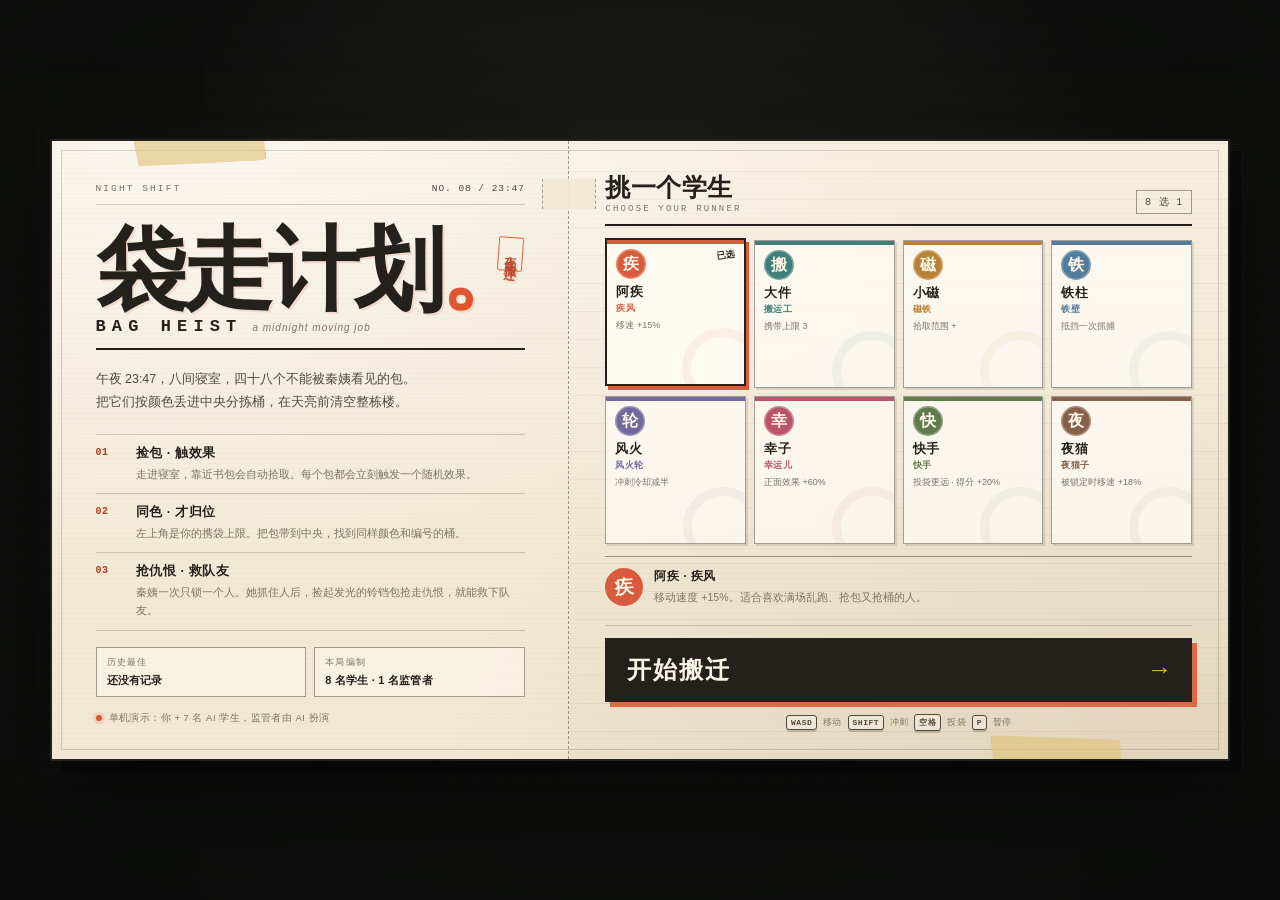
==== index.html @ 41f4b5f0 "Deploy Bag Heist game" ====
<!doctype html>
<html lang="zh-CN">
<head>
<meta charset="utf-8">
<meta name="viewport" content="width=device-width, initial-scale=1, maximum-scale=1, user-scalable=no, viewport-fit=cover">
<meta name="theme-color" content="#171a18">
<title>袋走计划 · 午夜搬迁</title>
<style>/* ============================================================
   袋走计划 · BAG HEIST — paper / night-shift visual system
   ============================================================ */
:root {
  --paper: #f2e8d5;
  --paper-hi: #fbf5e8;
  --paper-dim: #e7dbc4;
  --ink: #24211c;
  --ink-soft: #4f493f;
  --muted: #7d7464;
  --accent: #df552f;
  --accent-deep: #b43c1e;
  --gold: #e6ad3c;
  --green: #46755a;
  --red: #c34a38;
  --line: rgba(36, 33, 28, .19);
  --line-strong: rgba(36, 33, 28, .42);
  --shadow: 0 24px 70px rgba(0, 0, 0, .34);
  --hand: "STKaiti", "KaiTi", "Kaiti SC", "Songti SC", "SimSun", serif;
  --sans: "PingFang SC", "Microsoft YaHei", "Noto Sans SC", "Hiragino Sans GB", sans-serif;
  --mono: "Cascadia Mono", "SFMono-Regular", Consolas, "Liberation Mono", monospace;
}

* { box-sizing: border-box; }

html, body {
  margin: 0;
  padding: 0;
  width: 100%;
  height: 100%;
  overflow: hidden;
  background: #171816;
}

body {
  font-family: var(--sans);
  color: var(--ink);
  -webkit-font-smoothing: antialiased;
  text-rendering: optimizeLegibility;
  overscroll-behavior: none;
  touch-action: none;
}

button {
  font-family: inherit;
  color: inherit;
  cursor: pointer;
  border: 0;
  background: none;
  -webkit-tap-highlight-color: transparent;
}

button:focus-visible {
  outline: 3px solid var(--gold);
  outline-offset: 3px;
}

kbd {
  font-family: var(--mono);
  font-size: 10px;
  font-weight: 700;
  letter-spacing: .06em;
  padding: 3px 6px;
  border: 1.5px solid currentColor;
  border-radius: 3px;
  box-shadow: 0 2px 0 rgba(0, 0, 0, .18);
  background: rgba(255, 255, 255, .35);
}

.hidden { display: none !important; }

#app {
  position: fixed;
  inset: 0;
  isolation: isolate;
}

#game {
  position: absolute;
  inset: 0;
  width: 100%;
  height: 100%;
  display: block;
  background:
    radial-gradient(circle at 50% 42%, #2b2d28 0%, #171816 62%, #101110 100%);
}

/* film vignette over the map, below HUD */
#app::after {
  content: "";
  position: absolute;
  inset: 0;
  z-index: 5;
  pointer-events: none;
  background:
    radial-gradient(ellipse at 50% 46%, transparent 48%, rgba(8, 9, 8, .36) 100%),
    linear-gradient(180deg, rgba(8, 9, 8, .26), transparent 16%, transparent 82%, rgba(8, 9, 8, .4));
}

/* ============================================================
   SCREENS / SHELL
   ============================================================ */
.screen {
  position: fixed;
  inset: 0;
  z-index: 30;
  display: grid;
  place-items: center;
  padding: clamp(12px, 3vw, 34px);
  background:
    radial-gradient(ellipse at 50% 30%, rgba(58, 57, 48, .35), transparent 58%),
    rgba(10, 11, 10, .66);
  backdrop-filter: blur(6px) saturate(.9);
  -webkit-backdrop-filter: blur(6px) saturate(.9);
  overflow: hidden;
}

.screen::before {
  content: "";
  position: absolute;
  inset: 0;
  pointer-events: none;
  opacity: .12;
  background-image:
    repeating-linear-gradient(0deg, transparent 0 2px, rgba(255, 255, 255, .18) 2px 3px),
    repeating-linear-gradient(90deg, transparent 0 3px, rgba(255, 255, 255, .1) 3px 4px);
  mix-blend-mode: overlay;
}

@keyframes rise-in {
  from { opacity: 0; transform: translateY(18px) scale(.985); }
  to { opacity: 1; transform: translateY(0) scale(1); }
}

/* ============================================================
   MENU
   ============================================================ */
.menu-screen { padding: clamp(10px, 2.4vw, 28px); }

.menu-sheet {
  position: relative;
  width: min(1180px, 96vw);
  max-height: 94vh;
  display: grid;
  grid-template-columns: minmax(360px, .88fr) minmax(470px, 1.12fr);
  background:
    repeating-linear-gradient(0deg, rgba(110, 90, 58, .028) 0 1px, transparent 1px 5px),
    radial-gradient(ellipse at 12% -4%, rgba(255, 255, 255, .7), transparent 52%),
    radial-gradient(ellipse at 96% 100%, rgba(160, 130, 85, .16), transparent 46%),
    var(--paper);
  border: 2px solid var(--ink);
  box-shadow:
    11px 12px 0 rgba(0, 0, 0, .34),
    0 40px 100px rgba(0, 0, 0, .45);
  animation: rise-in .45s cubic-bezier(.2, .8, .25, 1) both;
  overflow: hidden;
}

.menu-sheet::before {
  content: "";
  position: absolute;
  inset: 9px;
  border: 1px solid rgba(36, 33, 28, .17);
  pointer-events: none;
  z-index: 2;
}

.sheet-tape {
  position: absolute;
  z-index: 4;
  width: 132px;
  height: 30px;
  background: rgba(224, 194, 122, .62);
  border-left: 1px dashed rgba(120, 92, 40, .3);
  border-right: 1px dashed rgba(120, 92, 40, .3);
  box-shadow: 0 2px 7px rgba(60, 45, 20, .16);
  pointer-events: none;
  clip-path: polygon(2% 4%, 98% 0, 100% 92%, 96% 100%, 3% 96%, 0 10%);
}

.tape-a { top: -7px; left: 7%; transform: rotate(-3.2deg); }
.tape-b { bottom: -8px; right: 9%; transform: rotate(2.4deg); }

.menu-left {
  position: relative;
  padding: clamp(22px, 3.4vw, 42px) clamp(24px, 3.4vw, 44px) clamp(22px, 3vw, 34px);
  border-right: 1.5px dashed var(--line-strong);
  display: flex;
  flex-direction: column;
  min-width: 0;
}

.menu-left::after {
  content: "";
  position: absolute;
  top: 26px;
  right: -16px;
  width: 30px;
  height: 52px;
  background: var(--paper);
  border-top: 1.5px dashed var(--line-strong);
  border-bottom: 1.5px dashed var(--line-strong);
  transform: rotate(90deg);
  opacity: .9;
}

.folio {
  display: flex;
  justify-content: space-between;
  align-items: center;
  gap: 12px;
  font-family: var(--mono);
  font-size: 9.5px;
  letter-spacing: .22em;
  text-transform: uppercase;
  color: var(--muted);
  border-bottom: 1px solid var(--line);
  padding-bottom: 10px;
}

.folio b {
  font-weight: 500;
  color: var(--ink-soft);
  letter-spacing: .1em;
  white-space: nowrap;
}

.game-title {
  position: relative;
  margin: 24px 0 4px;
  font-family: var(--hand);
  font-weight: 900;
  font-size: clamp(62px, 7.1vw, 94px);
  line-height: .92;
  letter-spacing: -.055em;
  color: var(--ink);
  text-shadow: 2px 2px 0 rgba(223, 85, 47, .14);
  white-space: nowrap;
}

.game-title > span { color: var(--accent); }

.game-title::after {
  content: "夜间搬迁";
  position: absolute;
  right: 2px;
  top: 8px;
  writing-mode: vertical-rl;
  font-family: var(--sans);
  font-weight: 700;
  font-size: 12px;
  line-height: 1.1;
  letter-spacing: .34em;
  color: var(--accent-deep);
  padding: 8px 5px;
  border: 1.5px solid var(--accent);
  border-radius: 2px;
  transform: rotate(4deg);
  opacity: .9;
}

.title-en {
  display: flex;
  align-items: baseline;
  gap: 10px;
  flex-wrap: wrap;
  border-bottom: 2px solid var(--ink);
  padding-bottom: 12px;
}

.title-en em {
  font-family: var(--mono);
  font-style: normal;
  font-size: 17px;
  font-weight: 700;
  letter-spacing: .36em;
}

.title-en span {
  font-size: 10px;
  letter-spacing: .1em;
  color: var(--muted);
  font-style: italic;
}

.lede {
  margin: 18px 0 20px;
  font-size: 12.5px;
  line-height: 1.85;
  color: var(--ink-soft);
}

.brief-list {
  display: flex;
  flex-direction: column;
  border-top: 1px solid var(--line);
}

.brief-row {
  display: grid;
  grid-template-columns: 30px 1fr;
  gap: 10px;
  padding: 10px 0;
  border-bottom: 1px solid var(--line);
}

.brief-row > b {
  font-family: var(--mono);
  font-size: 10px;
  color: var(--accent-deep);
  padding-top: 2px;
  letter-spacing: .04em;
}

.brief-row strong {
  display: block;
  font-size: 12.5px;
  letter-spacing: .05em;
  margin-bottom: 3px;
}

.brief-row span {
  display: block;
  font-size: 11px;
  line-height: 1.65;
  color: var(--muted);
}

.menu-note-row {
  display: grid;
  grid-template-columns: 1fr 1fr;
  gap: 8px;
  margin-top: 16px;
}

.record-card {
  border: 1px solid var(--line-strong);
  background: rgba(255, 252, 244, .45);
  padding: 8px 10px;
  min-width: 0;
}

.record-card span {
  display: block;
  font-size: 9px;
  letter-spacing: .14em;
  color: var(--muted);
  margin-bottom: 4px;
}

.record-card strong {
  display: block;
  font-size: 11px;
  line-height: 1.4;
  letter-spacing: .02em;
  overflow: hidden;
  text-overflow: ellipsis;
  white-space: nowrap;
}

.menu-foot {
  margin-top: auto;
  padding-top: 15px;
  display: flex;
  align-items: center;
  gap: 7px;
  font-size: 9.5px;
  letter-spacing: .05em;
  color: var(--muted);
}

.ink-dot {
  width: 6px;
  height: 6px;
  flex: 0 0 auto;
  border-radius: 50%;
  background: var(--accent);
  box-shadow: 0 0 0 3px rgba(223, 85, 47, .14);
}

/* ---------- character picker ---------- */
.menu-right {
  display: flex;
  flex-direction: column;
  min-width: 0;
  padding: clamp(20px, 2.8vw, 34px) clamp(20px, 3vw, 36px) clamp(18px, 2.4vw, 28px);
  background:
    repeating-linear-gradient(0deg, transparent 0 27px, rgba(75, 65, 47, .055) 27px 28px),
    linear-gradient(180deg, rgba(255, 252, 244, .3), rgba(203, 181, 143, .1));
}

.picker-head {
  display: flex;
  justify-content: space-between;
  align-items: flex-end;
  border-bottom: 2px solid var(--ink);
  padding-bottom: 10px;
}

.picker-head > div > span {
  display: block;
  font-family: var(--hand);
  font-size: 25px;
  font-weight: 900;
  line-height: 1;
  letter-spacing: .02em;
}

.picker-head small {
  display: block;
  margin-top: 4px;
  font-family: var(--mono);
  font-size: 9px;
  letter-spacing: .24em;
  color: var(--muted);
}

.picker-count {
  font-family: var(--mono);
  font-size: 10px;
  letter-spacing: .08em;
  border: 1px solid var(--line-strong);
  padding: 4px 8px;
  color: var(--ink-soft);
  white-space: nowrap;
}

.char-grid {
  display: grid;
  grid-template-columns: repeat(4, minmax(0, 1fr));
  grid-auto-rows: 1fr;
  gap: 8px;
  margin: 14px 0 12px;
  flex: 1 1 auto;
  min-height: 0;
}

.char-card {
  --c: #df552f;
  position: relative;
  display: flex;
  flex-direction: column;
  align-items: flex-start;
  text-align: left;
  min-height: 108px;
  padding: 9px 9px 10px;
  background: rgba(255, 252, 245, .78);
  border: 1.5px solid var(--line-strong);
  box-shadow: 2px 2px 0 rgba(36, 33, 28, .12);
  transition: transform .14s ease, box-shadow .14s ease, background .14s ease;
  overflow: hidden;
}

.char-card::before {
  content: "";
  position: absolute;
  top: 0;
  left: 0;
  right: 0;
  height: 4px;
  background: var(--c);
}

.char-card::after {
  content: "";
  position: absolute;
  right: -18px;
  bottom: -24px;
  width: 62px;
  height: 62px;
  border-radius: 50%;
  border: 9px solid var(--c);
  opacity: .07;
}

.char-card:hover {
  transform: translate(-1px, -2px);
  box-shadow: 4px 5px 0 rgba(36, 33, 28, .17);
  background: #fffaee;
}

.char-card.selected {
  border: 2px solid var(--ink);
  background: #fffaf0;
  box-shadow: 3px 4px 0 var(--c);
  transform: translateY(-2px);
}

.cc-top {
  width: 100%;
  display: flex;
  justify-content: space-between;
  align-items: flex-start;
  margin-bottom: 6px;
}

.cc-stamp {
  width: 30px;
  height: 30px;
  display: grid;
  place-items: center;
  border-radius: 50%;
  background: var(--c);
  color: #fff8e9;
  font-family: var(--hand);
  font-size: 16px;
  font-weight: 900;
  line-height: 1;
  font-style: normal;
  box-shadow: inset 0 0 0 1.5px rgba(255, 255, 255, .3);
}

.cc-pick {
  font-family: var(--mono);
  font-size: 9px;
  font-weight: 700;
  color: var(--ink);
  opacity: 0;
  transform: scale(.6) rotate(-12deg);
  transition: .15s ease;
}

.char-card.selected .cc-pick {
  opacity: 1;
  transform: scale(1) rotate(-8deg);
}

.cc-name {
  font-size: 12.5px;
  letter-spacing: .06em;
  line-height: 1.2;
  color: var(--ink);
}

.cc-role {
  margin-top: 2px;
  font-size: 9px;
  letter-spacing: .03em;
  color: var(--c);
  font-weight: 700;
}

.cc-desc {
  margin-top: 4px;
  font-size: 9px;
  line-height: 1.45;
  color: var(--muted);
}

.selected-note {
  display: flex;
  gap: 11px;
  align-items: flex-start;
  border-top: 1px solid var(--line-strong);
  border-bottom: 1px solid var(--line);
  padding: 11px 0;
  min-height: 70px;
}

.note-stamp {
  flex: 0 0 auto;
  width: 38px;
  height: 38px;
  display: grid;
  place-items: center;
  border-radius: 50%;
  color: #fff8e9;
  background: var(--accent);
  font-family: var(--hand);
  font-size: 19px;
  font-weight: 900;
  transform: rotate(-4deg);
}

#note-name {
  font-size: 12px;
  letter-spacing: .04em;
  display: block;
  margin-bottom: 4px;
}

#note-desc {
  margin: 0;
  font-size: 10.5px;
  line-height: 1.55;
  color: var(--muted);
}

.start-btn {
  position: relative;
  margin-top: 12px;
  flex: 0 0 auto;
  display: flex;
  align-items: center;
  justify-content: space-between;
  gap: 16px;
  width: 100%;
  padding: 14px 16px 14px 20px;
  background: var(--ink);
  color: var(--paper-hi);
  border: 2px solid var(--ink);
  box-shadow: 5px 5px 0 rgba(223, 85, 47, .85);
  font-family: var(--hand);
  font-size: 24px;
  font-weight: 900;
  letter-spacing: .08em;
  transition: transform .15s ease, box-shadow .15s ease, background .15s ease;
}

.start-btn b {
  font-family: var(--sans);
  font-weight: 400;
  font-size: 25px;
  line-height: 1;
  color: var(--gold);
  transition: transform .15s ease;
}

.start-btn:hover {
  transform: translate(-2px, -2px);
  box-shadow: 8px 8px 0 rgba(223, 85, 47, .9);
  background: #17150f;
}

.start-btn:hover b { transform: translateX(4px); }
.start-btn:active { transform: translate(3px, 3px); box-shadow: 2px 2px 0 rgba(223, 85, 47, .8); }

.controls-line {
  margin-top: 12px;
  display: flex;
  align-items: center;
  justify-content: center;
  flex-wrap: wrap;
  gap: 6px;
  font-size: 9px;
  color: var(--muted);
  letter-spacing: .02em;
}

.controls-line kbd {
  font-size: 8px;
  padding: 2px 4px;
  color: var(--ink-soft);
  background: rgba(255, 255, 255, .3);
}

/* ============================================================
   IN-GAME HUD
   ============================================================ */
#hud {
  position: fixed;
  inset: 0;
  z-index: 12;
  pointer-events: none;
  user-select: none;
  -webkit-user-select: none;
}

#hud button { pointer-events: auto; }

.hud-top {
  position: absolute;
  top: max(12px, env(safe-area-inset-top));
  left: max(14px, env(safe-area-inset-left));
  right: max(14px, env(safe-area-inset-right));
  display: flex;
  align-items: flex-start;
  justify-content: space-between;
  gap: 12px;
}

.hud-brand {
  display: flex;
  align-items: center;
  gap: 9px;
  padding: 7px 12px 7px 8px;
  background: rgba(247, 240, 225, .94);
  border: 1.5px solid var(--ink);
  box-shadow: 3px 3px 0 rgba(0, 0, 0, .25);
  min-width: 0;
}

.brand-mark {
  width: 31px;
  height: 31px;
  flex: 0 0 auto;
  display: grid;
  place-items: center;
  background: var(--accent);
  color: #fff7e8;
  font-family: var(--hand);
  font-size: 19px;
  font-weight: 900;
  border-radius: 2px;
  transform: rotate(-2deg);
}

.brand-copy strong {
  display: block;
  font-family: var(--hand);
  font-size: 17px;
  line-height: 1;
  letter-spacing: .06em;
  white-space: nowrap;
}

.brand-copy small {
  display: block;
  margin-top: 3px;
  font-family: var(--mono);
  font-size: 7.5px;
  letter-spacing: .15em;
  color: var(--muted);
  white-space: nowrap;
}

.clock-card {
  width: min(320px, 34vw);
  padding: 8px 13px 9px;
  background: rgba(247, 240, 225, .95);
  border: 1.5px solid var(--ink);
  box-shadow: 3px 3px 0 rgba(0, 0, 0, .25);
}

.clock-top {
  display: flex;
  align-items: baseline;
  justify-content: space-between;
  gap: 12px;
}

.clock-top span {
  font-size: 9.5px;
  letter-spacing: .12em;
  color: var(--muted);
}

.clock-top strong {
  font-family: var(--mono);
  font-size: 23px;
  line-height: 1;
  letter-spacing: -.03em;
  font-variant-numeric: tabular-nums;
}

.clock-card.warning .clock-top strong {
  color: var(--red);
  animation: clock-pulse .8s steps(2, end) infinite;
}

@keyframes clock-pulse {
  50% { opacity: .46; }
}

.pbar {
  position: relative;
  height: 7px;
  margin-top: 7px;
  background: rgba(36, 33, 28, .13);
  border: 1px solid rgba(36, 33, 28, .28);
  overflow: hidden;
}

.pbar i {
  display: block;
  height: 100%;
  width: 0%;
  background:
    repeating-linear-gradient(90deg, transparent 0 9px, rgba(255, 255, 255, .22) 9px 10px),
    var(--green);
  transition: width .35s ease;
}

.clock-meta {
  margin-top: 5px;
  display: flex;
  justify-content: space-between;
  gap: 8px;
  font-family: var(--mono);
  font-size: 8px;
  color: var(--muted);
  letter-spacing: .02em;
}

.hud-tools {
  display: flex;
  gap: 6px;
  flex: 0 0 auto;
}

.round-btn {
  width: 36px;
  height: 36px;
  display: grid;
  place-items: center;
  border-radius: 50%;
  border: 1.5px solid var(--ink);
  background: rgba(247, 240, 225, .94);
  color: var(--ink);
  font-family: var(--mono);
  font-size: 14px;
  font-weight: 700;
  box-shadow: 2px 3px 0 rgba(0, 0, 0, .26);
  transition: transform .12s ease, background .12s ease;
}

.round-btn:hover { background: #fffaf0; transform: translateY(-1px); }
.round-btn:active { transform: translateY(1px); box-shadow: 1px 1px 0 rgba(0, 0, 0, .25); }
.round-btn.off { color: var(--muted); text-decoration: line-through; opacity: .7; }

/* ---------- alerts ---------- */
.target-warning {
  position: absolute;
  top: 96px;
  left: 50%;
  transform: translateX(-50%) rotate(-1.2deg);
  display: flex;
  flex-direction: column;
  align-items: center;
  gap: 1px;
  padding: 8px 22px 9px;
  color: #fff7e8;
  background: var(--red);
  border: 2px solid #7e241a;
  box-shadow: 4px 5px 0 rgba(0, 0, 0, .34);
  animation: warning-in .3s ease both, warning-throb 1.1s ease-in-out .3s infinite;
  text-align: center;
}

.tw-kicker {
  font-family: var(--mono);
  font-size: 7.5px;
  letter-spacing: .3em;
  opacity: .8;
}

.target-warning strong {
  font-family: var(--hand);
  font-size: 19px;
  letter-spacing: .08em;
  line-height: 1.25;
}

.tw-sub {
  font-size: 8px;
  letter-spacing: .08em;
  opacity: .82;
}

@keyframes warning-in {
  from { opacity: 0; transform: translateX(-50%) translateY(-12px) rotate(-1.2deg) scale(.92); }
}

@keyframes warning-throb {
  50% { box-shadow: 4px 5px 0 rgba(0, 0, 0, .34), 0 0 0 7px rgba(195, 74, 56, .14); }
}

.rescue-banner {
  position: absolute;
  top: 92px;
  left: 50%;
  transform: translateX(-50%) rotate(.35deg);
  display: flex;
  align-items: center;
  gap: 11px;
  width: min(440px, 82vw);
  padding: 9px 14px 9px 11px;
  color: #f8eed8;
  background: #22201b;
  border: 1.5px solid #0c0b09;
  box-shadow: 5px 6px 0 rgba(0, 0, 0, .32), inset 0 0 0 1px rgba(230, 173, 60, .28);
  animation: rescue-in .35s cubic-bezier(.2, .9, .25, 1.2) both;
}

@keyframes rescue-in {
  from { opacity: 0; transform: translateX(-50%) translateY(-16px) rotate(.35deg) scale(.96); }
}

.rb-icon {
  width: 31px;
  height: 31px;
  flex: 0 0 auto;
  display: grid;
  place-items: center;
  border-radius: 50%;
  background: var(--gold);
  color: #211d14;
  font-family: var(--mono);
  font-size: 18px;
  font-weight: 900;
  animation: rb-pulse 1s ease-in-out infinite;
}

@keyframes rb-pulse {
  50% { box-shadow: 0 0 0 6px rgba(230, 173, 60, .16); }
}

.rb-copy {
  display: flex;
  flex-direction: column;
  min-width: 0;
  flex: 1;
}

.rb-copy > span {
  font-family: var(--mono);
  font-size: 7px;
  letter-spacing: .28em;
  color: var(--gold);
}

.rb-copy strong {
  font-family: var(--hand);
  font-size: 16px;
  letter-spacing: .03em;
  line-height: 1.3;
  white-space: nowrap;
  overflow: hidden;
  text-overflow: ellipsis;
}

.rb-copy em {
  font-style: normal;
  font-size: 8.5px;
  color: #c5b89f;
  white-space: nowrap;
  overflow: hidden;
  text-overflow: ellipsis;
}

#rescue-timer {
  flex: 0 0 auto;
  font-family: var(--mono);
  font-size: 21px;
  color: var(--gold);
  font-variant-numeric: tabular-nums;
  letter-spacing: -.04em;
}

/* ---------- event feed ---------- */
.feed {
  position: absolute;
  top: 106px;
  right: max(14px, env(safe-area-inset-right));
  width: min(272px, 30vw);
  display: flex;
  flex-direction: column;
  align-items: flex-end;
  gap: 5px;
  pointer-events: none;
}

.feed-item {
  --c: var(--accent);
  display: flex;
  align-items: center;
  gap: 7px;
  max-width: 100%;
  padding: 5px 9px 5px 7px;
  background: rgba(247, 240, 225, .94);
  border: 1px solid rgba(36, 33, 28, .5);
  border-left: 4px solid var(--c);
  box-shadow: 2px 2px 0 rgba(0, 0, 0, .18);
  font-size: 9.5px;
  line-height: 1.35;
  color: var(--ink-soft);
  animation: feed-in .28s ease both;
}

.feed-item b { color: var(--ink); font-weight: 700; }
.feed-item i { font-style: normal; color: var(--c); font-weight: 700; }

.feed-item.out {
  animation: feed-out .35s ease forwards;
}

@keyframes feed-in {
  from { opacity: 0; transform: translateX(14px); }
}

@keyframes feed-out {
  to { opacity: 0; transform: translateX(12px); }
}

/* ---------- bottom HUD ---------- */
.hud-bottom {
  position: absolute;
  left: max(16px, env(safe-area-inset-left));
  right: max(16px, env(safe-area-inset-right));
  bottom: max(16px, env(safe-area-inset-bottom));
  display: flex;
  align-items: flex-end;
  justify-content: space-between;
  gap: 12px;
}

.player-card {
  --pc: #df552f;
  display: flex;
  align-items: center;
  gap: 10px;
  min-width: 286px;
  padding: 9px 12px 9px 9px;
  background: rgba(247, 240, 225, .95);
  border: 1.5px solid var(--ink);
  box-shadow: 4px 4px 0 rgba(0, 0, 0, .28);
}

.pc-stamp {
  width: 43px;
  height: 43px;
  flex: 0 0 auto;
  display: grid;
  place-items: center;
  border-radius: 50%;
  background: var(--pc);
  color: #fff8ea;
  font-family: var(--hand);
  font-size: 23px;
  font-weight: 900;
  transform: rotate(-3deg);
  box-shadow: inset 0 0 0 2px rgba(255, 255, 255, .26);
}

.pc-body { min-width: 0; }

.pc-title {
  display: flex;
  align-items: baseline;
  gap: 7px;
}

.pc-title strong {
  font-family: var(--hand);
  font-size: 16px;
  letter-spacing: .05em;
  white-space: nowrap;
}

.pc-title span {
  font-size: 8.5px;
  color: var(--muted);
  white-space: nowrap;
  overflow: hidden;
  text-overflow: ellipsis;
}

.pc-hearts {
  display: flex;
  align-items: center;
  gap: 3px;
  height: 14px;
  font-size: 11px;
  line-height: 1;
  color: var(--red);
  letter-spacing: .02em;
}

.pc-hearts .empty { color: rgba(36, 33, 28, .22); }
.pc-hearts .shield-tag {
  margin-left: 4px;
  font-size: 7px;
  font-weight: 700;
  letter-spacing: .06em;
  color: var(--green);
  border: 1px solid var(--green);
  padding: 1px 4px;
  border-radius: 2px;
}

.pc-carry {
  display: flex;
  align-items: center;
  gap: 4px;
  margin-top: 3px;
  min-height: 22px;
}

.bag-chip {
  --c: #df552f;
  position: relative;
  width: 28px;
  height: 21px;
  display: grid;
  place-items: center;
  border-radius: 2px 2px 5px 5px;
  background: var(--c);
  border: 1px solid rgba(0, 0, 0, .4);
  color: #fff9eb;
  font-family: var(--mono);
  font-size: 7px;
  font-weight: 700;
  line-height: 1;
  box-shadow: inset 0 -4px 0 rgba(0, 0, 0, .12);
}

.bag-chip::before {
  content: "";
  position: absolute;
  top: -4px;
  left: 50%;
  transform: translateX(-50%);
  width: 10px;
  height: 5px;
  border: 1.5px solid rgba(0, 0, 0, .45);
  border-bottom: 0;
  border-radius: 5px 5px 0 0;
}

.bag-chip.empty {
  background: transparent;
  border: 1px dashed rgba(36, 33, 28, .32);
  box-shadow: none;
  color: transparent;
}

.bag-chip.empty::before { border-color: rgba(36, 33, 28, .26); }

.carry-more {
  font-family: var(--mono);
  font-size: 8px;
  color: var(--muted);
  margin-left: 2px;
}

.dash-meter {
  flex: 0 0 auto;
  display: flex;
  flex-direction: column;
  align-items: center;
  gap: 3px;
  padding-left: 10px;
  margin-left: 2px;
  border-left: 1px dashed var(--line-strong);
}

.dash-meter > span {
  font-size: 7.5px;
  letter-spacing: .12em;
  color: var(--muted);
}

.dash-track {
  width: 48px;
  height: 5px;
  background: rgba(36, 33, 28, .14);
  border: 1px solid rgba(36, 33, 28, .3);
  overflow: hidden;
}

.dash-track i {
  display: block;
  height: 100%;
  width: 100%;
  background: var(--ink-soft);
  transform-origin: left center;
}

.dash-meter small {
  font-family: var(--mono);
  font-size: 6.5px;
  letter-spacing: .06em;
  color: var(--muted);
}

.prompt-stack {
  position: absolute;
  left: 50%;
  bottom: 6px;
  transform: translateX(-50%);
  display: flex;
  flex-direction: column;
  align-items: center;
  gap: 5px;
  width: max-content;
  max-width: 46vw;
}

.action-prompt {
  display: flex;
  align-items: center;
  gap: 8px;
  padding: 7px 12px 7px 8px;
  background: var(--ink);
  color: var(--paper-hi);
  border: 1px solid #000;
  box-shadow: 3px 4px 0 rgba(0, 0, 0, .3);
  animation: prompt-in .14s ease both;
}

@keyframes prompt-in {
  from { opacity: 0; transform: translateY(5px); }
}

.action-prompt kbd {
  color: var(--ink);
  background: var(--paper-hi);
  border-color: var(--paper-hi);
  box-shadow: none;
  font-size: 9px;
}

.action-prompt span {
  font-size: 11px;
  letter-spacing: .04em;
  white-space: nowrap;
}

.goal-hint {
  font-size: 9px;
  letter-spacing: .06em;
  color: rgba(247, 240, 225, .82);
  background: rgba(20, 21, 18, .55);
  padding: 4px 9px;
  border: 1px solid rgba(247, 240, 225, .16);
  border-radius: 20px;
  white-space: nowrap;
  text-shadow: 0 1px 2px rgba(0, 0, 0, .5);
  backdrop-filter: blur(3px);
  transition: opacity .25s ease;
}

.hud-bottom-right {
  display: flex;
  align-items: center;
  gap: 8px;
}

.mini-lock {
  font-family: var(--mono);
  font-size: 8px;
  letter-spacing: .12em;
  color: #fff4e5;
  background: var(--red);
  padding: 4px 8px;
  border: 1px solid #7e241a;
  animation: clock-pulse .8s steps(2, end) infinite;
}

.controls-hint {
  position: absolute;
  left: 50%;
  bottom: max(6px, env(safe-area-inset-bottom));
  transform: translateX(-50%);
  font-size: 8px;
  letter-spacing: .08em;
  color: rgba(247, 240, 225, .45);
  opacity: 0;
  animation: hint-fade 9s ease forwards;
  pointer-events: none;
  white-space: nowrap;
}

@keyframes hint-fade {
  0%, 70% { opacity: .85; }
  100% { opacity: 0; }
}

/* ============================================================
   TOUCH CONTROLS
   ============================================================ */
.touch-ui { display: none; }

body.touch .touch-ui {
  display: block;
  position: absolute;
  inset: 0;
  pointer-events: none;
}

.joystick {
  position: absolute;
  left: max(18px, env(safe-area-inset-left));
  bottom: max(20px, env(safe-area-inset-bottom));
  width: 116px;
  height: 116px;
  border-radius: 50%;
  border: 1.5px solid rgba(247, 240, 225, .38);
  background: rgba(20, 21, 18, .3);
  box-shadow: inset 0 0 24px rgba(0, 0, 0, .25);
  backdrop-filter: blur(2px);
  pointer-events: auto;
  touch-action: none;
}

.joystick span {
  position: absolute;
  bottom: -15px;
  left: 50%;
  transform: translateX(-50%);
  font-family: var(--mono);
  font-size: 7px;
  letter-spacing: .2em;
  color: rgba(247, 240, 225, .5);
}

#joystick-knob {
  position: absolute;
  left: 50%;
  top: 50%;
  width: 52px;
  height: 52px;
  margin: -26px 0 0 -26px;
  border-radius: 50%;
  background: rgba(247, 240, 225, .82);
  border: 1.5px solid var(--ink);
  box-shadow: 0 3px 9px rgba(0, 0, 0, .35);
  transition: transform .05s linear;
}

.touch-actions {
  position: absolute;
  right: max(20px, env(safe-area-inset-right));
  bottom: max(22px, env(safe-area-inset-bottom));
  display: flex;
  align-items: flex-end;
  gap: 12px;
  pointer-events: auto;
}

.touch-btn {
  width: 66px;
  height: 66px;
  border-radius: 50%;
  border: 1.5px solid var(--ink);
  background: rgba(247, 240, 225, .88);
  font-family: var(--hand);
  font-size: 24px;
  font-weight: 900;
  box-shadow: 3px 4px 0 rgba(0, 0, 0, .3);
  touch-action: none;
}

.touch-btn.dash {
  width: 52px;
  height: 52px;
  font-size: 18px;
  margin-bottom: 8px;
  background: rgba(230, 173, 60, .92);
}

.touch-btn.throw {
  background: rgba(223, 85, 47, .94);
  color: #fff8ea;
}

.touch-btn:active { transform: translateY(2px); box-shadow: 1px 2px 0 rgba(0, 0, 0, .3); }

body.touch .controls-hint,
body.touch .dash-meter small { display: none; }

body.touch .hud-bottom { bottom: max(8px, env(safe-area-inset-bottom)); }
body.touch .player-card { transform: translateY(0); }
body.touch .prompt-stack { bottom: 108px; }
body.touch .goal-hint { display: none; }

/* ============================================================
   TOASTS
   ============================================================ */
.toast-layer {
  position: fixed;
  inset: 0;
  z-index: 40;
  display: flex;
  flex-direction: column;
  align-items: center;
  justify-content: flex-start;
  padding-top: min(23vh, 190px);
  gap: 7px;
  pointer-events: none;
}

.toast {
  --c: var(--accent);
  display: flex;
  align-items: center;
  gap: 10px;
  min-width: 220px;
  max-width: min(390px, 88vw);
  padding: 8px 15px 8px 9px;
  background: var(--paper-hi);
  border: 1.5px solid var(--ink);
  box-shadow: 4px 5px 0 rgba(0, 0, 0, .3);
  animation: toast-in .28s cubic-bezier(.2, .9, .3, 1.25) both;
}

.toast.out { animation: toast-out .3s ease forwards; }

@keyframes toast-in {
  from { opacity: 0; transform: translateY(-10px) scale(.94); }
}

@keyframes toast-out {
  to { opacity: 0; transform: translateY(-8px) scale(.97); }
}

.toast-icon {
  flex: 0 0 auto;
  width: 31px;
  height: 31px;
  display: grid;
  place-items: center;
  border-radius: 50%;
  background: var(--c);
  color: #fff8eb;
  font-family: var(--hand);
  font-size: 16px;
  font-weight: 900;
  transform: rotate(-3deg);
}

.toast-copy { min-width: 0; }

.toast-copy strong {
  display: block;
  font-family: var(--hand);
  font-size: 15px;
  line-height: 1.25;
  letter-spacing: .04em;
}

.toast-copy span {
  display: block;
  font-size: 9px;
  line-height: 1.4;
  color: var(--muted);
}

.toast.good { --c: var(--green); }
.toast.bad { --c: var(--red); }
.toast.gold { --c: #b98118; }

/* ============================================================
   MODAL CARDS (pause / help / result)
   ============================================================ */
.modal-card {
  position: relative;
  width: min(680px, 94vw);
  max-height: 92vh;
  overflow: auto;
  padding: clamp(24px, 3.4vw, 40px);
  background:
    repeating-linear-gradient(0deg, rgba(110, 90, 58, .028) 0 1px, transparent 1px 5px),
    radial-gradient(ellipse at 0 0, rgba(255, 255, 255, .7), transparent 45%),
    var(--paper);
  border: 2px solid var(--ink);
  box-shadow: 10px 11px 0 rgba(0, 0, 0, .34), var(--shadow);
  animation: rise-in .28s cubic-bezier(.2, .8, .25, 1) both;
  scrollbar-width: thin;
  scrollbar-color: var(--line-strong) transparent;
}

.modal-card::-webkit-scrollbar { width: 8px; }
.modal-card::-webkit-scrollbar-thumb { background: var(--line-strong); }

.eyebrow {
  font-family: var(--mono);
  font-size: 8.5px;
  letter-spacing: .26em;
  color: var(--accent-deep);
  text-transform: uppercase;
  margin-bottom: 7px;
}

.modal-card h2 {
  font-family: var(--hand);
  font-size: clamp(32px, 4vw, 46px);
  line-height: 1.1;
  letter-spacing: .01em;
  margin: 0 0 6px;
}

.modal-sub {
  margin: 0;
  font-size: 11.5px;
  color: var(--muted);
  line-height: 1.7;
}

.modal-actions {
  display: flex;
  flex-wrap: wrap;
  gap: 9px;
  margin-top: 22px;
}

.primary-btn,
.ghost-btn {
  font-family: var(--sans);
  font-size: 12px;
  font-weight: 700;
  letter-spacing: .05em;
  padding: 11px 19px;
  border: 1.5px solid var(--ink);
  transition: transform .12s ease, box-shadow .12s ease, background .12s ease;
}

.primary-btn {
  background: var(--ink);
  color: var(--paper-hi);
  box-shadow: 4px 4px 0 rgba(223, 85, 47, .85);
}

.primary-btn:hover { transform: translate(-2px, -2px); box-shadow: 6px 6px 0 rgba(223, 85, 47, .9); }

.ghost-btn {
  background: transparent;
  color: var(--ink);
  box-shadow: 3px 3px 0 rgba(36, 33, 28, .12);
}

.ghost-btn:hover { background: rgba(255, 252, 244, .7); transform: translate(-1px, -1px); }

.pause-card { width: min(540px, 92vw); }

.pause-tips {
  display: flex;
  flex-wrap: wrap;
  gap: 7px 16px;
  margin-top: 24px;
  padding-top: 14px;
  border-top: 1px dashed var(--line-strong);
  font-size: 9px;
  color: var(--muted);
}

.pause-tips b {
  font-family: var(--mono);
  color: var(--ink-soft);
  margin-right: 4px;
}

/* ---------- help ---------- */
.help-card { width: min(880px, 95vw); }

.help-grid {
  display: grid;
  grid-template-columns: repeat(3, 1fr);
  gap: 10px;
  margin-top: 20px;
}

.help-block {
  border: 1px solid var(--line-strong);
  background: rgba(255, 252, 245, .5);
  padding: 14px 14px 15px;
}

.help-block > b {
  font-family: var(--mono);
  font-size: 9px;
  color: var(--accent-deep);
  letter-spacing: .08em;
}

.help-block h3 {
  font-family: var(--hand);
  font-size: 22px;
  margin: 5px 0 7px;
  letter-spacing: .05em;
}

.help-block p {
  margin: 0;
  font-size: 10.5px;
  line-height: 1.75;
  color: var(--ink-soft);
}

.help-tip {
  margin: 13px 0 20px;
  padding: 10px 12px;
  font-size: 10px;
  line-height: 1.6;
  color: var(--ink-soft);
  background: rgba(230, 173, 60, .14);
  border-left: 3px solid var(--gold);
}

.help-tip b { color: var(--accent-deep); margin-right: 6px; }

/* ---------- result ---------- */
.result-card {
  width: min(780px, 94vw);
  padding-top: clamp(26px, 4vw, 42px);
}

.result-stamp {
  position: absolute;
  top: 15px;
  right: 22px;
  font-family: var(--hand);
  font-size: 20px;
  font-weight: 900;
  letter-spacing: .12em;
  color: var(--green);
  border: 3px double var(--green);
  padding: 5px 11px;
  transform: rotate(4deg);
  opacity: .9;
}

.result-stamp.lose {
  color: var(--red);
  border-color: var(--red);
}

.result-head {
  display: flex;
  align-items: flex-start;
  justify-content: space-between;
  gap: 18px;
  padding-right: 96px;
}

.result-copy { min-width: 0; }

.result-copy h2 {
  font-size: clamp(28px, 4.3vw, 42px);
  margin-bottom: 7px;
}

.result-copy p {
  margin: 0;
  max-width: 430px;
  font-size: 10.5px;
  line-height: 1.65;
  color: var(--muted);
}

.rank-seal {
  flex: 0 0 auto;
  display: flex;
  flex-direction: column;
  align-items: center;
  border: 1.5px solid var(--ink);
  padding: 6px 11px 5px;
  background: rgba(255, 252, 244, .55);
  transform: rotate(1.4deg);
}

.rank-seal span {
  font-size: 7.5px;
  letter-spacing: .1em;
  color: var(--muted);
  white-space: nowrap;
}

.rank-seal strong {
  font-family: var(--mono);
  font-size: 28px;
  line-height: 1.1;
}

.rank-seal small {
  font-family: var(--mono);
  font-size: 7.5px;
  color: var(--muted);
}

.result-stats {
  display: grid;
  grid-template-columns: repeat(3, 1fr);
  gap: 7px;
  margin: 18px 0 14px;
}

.stat-box {
  border-top: 2px solid var(--ink);
  border-bottom: 1px solid var(--line);
  padding: 8px 2px 7px;
}

.stat-box span {
  display: block;
  font-size: 8px;
  letter-spacing: .08em;
  color: var(--muted);
  margin-bottom: 3px;
}

.stat-box strong {
  font-family: var(--mono);
  font-size: 20px;
  line-height: 1.1;
  letter-spacing: -.02em;
}

.stat-box em {
  font-style: normal;
  font-family: var(--sans);
  font-size: 9px;
  color: var(--muted);
  margin-left: 2px;
}

.table-head {
  display: grid;
  grid-template-columns: minmax(0, 2.2fr) .65fr .8fr;
  gap: 8px;
  padding: 5px 9px;
  font-family: var(--mono);
  font-size: 7.5px;
  letter-spacing: .08em;
  color: var(--muted);
  background: rgba(36, 33, 28, .07);
  border-top: 1px solid var(--line-strong);
}

.table-head span:nth-child(2),
.table-head span:nth-child(3) { text-align: right; }

.result-table {
  max-height: 238px;
  overflow: auto;
  border: 1px solid var(--line);
  border-top: 0;
  scrollbar-width: thin;
  scrollbar-color: var(--line-strong) transparent;
}

.result-row {
  --c: #df552f;
  display: grid;
  grid-template-columns: minmax(0, 2.2fr) .65fr .8fr;
  align-items: center;
  gap: 8px;
  padding: 4px 9px;
  border-bottom: 1px solid rgba(36, 33, 28, .1);
  font-size: 10.5px;
  line-height: 1.25;
}

.result-row:last-child { border-bottom: 0; }
.result-row:nth-child(even) { background: rgba(255, 252, 244, .35); }
.result-row.me { background: rgba(230, 173, 60, .17); box-shadow: inset 3px 0 0 var(--accent); }
.result-row.out { opacity: .55; }

.rr-person {
  display: flex;
  align-items: center;
  gap: 7px;
  min-width: 0;
}

.rr-place {
  flex: 0 0 16px;
  font-family: var(--mono);
  font-size: 8.5px;
  color: var(--muted);
  text-align: right;
}

.rr-avatar {
  flex: 0 0 auto;
  width: 20px;
  height: 20px;
  border-radius: 50%;
  background: var(--c);
  color: #fff9ec;
  display: grid;
  place-items: center;
  font-family: var(--hand);
  font-size: 11px;
  font-weight: 900;
}

.rr-name {
  font-weight: 700;
  white-space: nowrap;
  overflow: hidden;
  text-overflow: ellipsis;
}

.rr-name em {
  font-style: normal;
  font-family: var(--mono);
  font-size: 7px;
  color: var(--accent-deep);
  border: 1px solid rgba(223, 85, 47, .5);
  padding: 0 3px;
  margin-left: 3px;
  vertical-align: 1px;
}

.rr-role {
  font-size: 8px;
  color: var(--muted);
  white-space: nowrap;
}

.result-row > span {
  font-family: var(--mono);
  font-size: 10px;
  text-align: right;
  font-variant-numeric: tabular-nums;
}

.result-row .rr-score { font-weight: 700; }

.result-actions {
  display: flex;
  flex-wrap: wrap;
  gap: 9px;
  margin-top: 18px;
}

/* ============================================================
   ROTATE HINT
   ============================================================ */
.rotate-hint {
  position: fixed;
  inset: 0;
  z-index: 60;
  display: flex;
  flex-direction: column;
  align-items: center;
  justify-content: center;
  gap: 10px;
  background: #171816;
  color: var(--paper);
  text-align: center;
  padding: 24px;
}

.rotate-icon {
  width: 66px;
  height: 66px;
  border: 2px solid var(--gold);
  color: var(--gold);
  border-radius: 50%;
  display: grid;
  place-items: center;
  font-size: 36px;
  animation: rotate-nudge 1.8s ease-in-out infinite;
}

@keyframes rotate-nudge {
  0%, 100% { transform: rotate(0); }
  50% { transform: rotate(90deg); }
}

.rotate-hint strong {
  font-family: var(--hand);
  font-size: 30px;
  letter-spacing: .08em;
}

.rotate-hint span { font-size: 11px; color: #a99e8a; }

.rotate-hint button {
  margin-top: 12px;
  padding: 8px 14px;
  border: 1px solid rgba(242, 232, 213, .4);
  color: var(--paper);
  font-size: 10px;
  letter-spacing: .05em;
}

/* ============================================================
   RESPONSIVE
   ============================================================ */
@media (max-width: 1060px) {
  .menu-sheet { grid-template-columns: minmax(330px, .82fr) minmax(430px, 1.18fr); }
  .game-title { font-size: clamp(56px, 7.4vw, 78px); }
  .char-card { min-height: 100px; padding: 8px; }
  .cc-desc { font-size: 8.5px; }
  .menu-left { padding-left: 28px; padding-right: 28px; }
}

@media (max-width: 860px) {
  .menu-sheet {
    grid-template-columns: 1fr;
    max-height: 94vh;
    overflow-y: auto;
    width: min(620px, 96vw);
  }

  .menu-left {
    border-right: 0;
    border-bottom: 1.5px dashed var(--line-strong);
    padding: 22px 24px 18px;
  }

  .menu-left::after { display: none; }
  .game-title { margin-top: 16px; font-size: clamp(56px, 12vw, 78px); }
  .lede { margin: 13px 0 14px; font-size: 11.5px; }
  .brief-list { display: grid; grid-template-columns: repeat(3, 1fr); border-top: 1px solid var(--line); }
  .brief-row { grid-template-columns: 1fr; gap: 3px; padding: 8px 8px 8px 0; border-bottom: 1px solid var(--line); }
  .brief-row + .brief-row { border-left: 1px dashed var(--line); padding-left: 9px; }
  .brief-row > b { font-size: 8px; }
  .brief-row strong { font-size: 10.5px; }
  .brief-row span { font-size: 9px; line-height: 1.55; }
  .menu-note-row { margin-top: 12px; }
  .menu-foot { margin-top: 12px; padding-top: 10px; }

  .menu-right { padding: 18px 22px 22px; }
  .char-grid { grid-template-columns: repeat(4, 1fr); gap: 6px; }
  .char-card { min-height: 92px; }
  .cc-desc { display: none; }
  .selected-note { min-height: 60px; }
  .start-btn { font-size: 22px; padding: 12px 16px 12px 18px; }
}

@media (max-width: 640px) {
  .screen { padding: 0; }
  .menu-sheet { width: 100vw; max-height: 100vh; border-left: 0; border-right: 0; box-shadow: none; }
  .sheet-tape { display: none; }
  .menu-left { padding: 18px 17px 16px; }
  .folio { font-size: 8px; }
  .game-title { font-size: clamp(52px, 16.5vw, 72px); }
  .game-title::after { font-size: 9px; right: 0; top: 2px; padding: 6px 4px; }
  .title-en em { font-size: 13px; letter-spacing: .26em; }
  .title-en span { display: none; }
  .brief-list { grid-template-columns: 1fr; }
  .brief-row { grid-template-columns: 26px 1fr; gap: 7px; padding: 7px 0; }
  .brief-row + .brief-row { border-left: 0; padding-left: 0; }
  .brief-row > b { padding-top: 2px; }
  .brief-row span { font-size: 9.5px; }
  .lede { display: none; }
  .menu-note-row { display: none; }
  .menu-foot { font-size: 8.5px; margin-top: 8px; padding-top: 8px; }
  .menu-right { padding: 14px 15px 18px; }
  .picker-head > div > span { font-size: 21px; }
  .char-grid { grid-template-columns: repeat(2, 1fr); gap: 7px; margin: 10px 0; }
  .char-card { min-height: 82px; }
  .cc-top { margin-bottom: 3px; }
  .cc-stamp { width: 25px; height: 25px; font-size: 14px; }
  .cc-name { font-size: 11.5px; }
  .cc-role { font-size: 8.5px; }
  .selected-note { padding: 8px 0; }
  #note-desc { font-size: 9.5px; }
  .controls-line { display: none; }
  .modal-card { width: 100vw; max-height: 100vh; border-left: 0; border-right: 0; padding: 24px 18px; box-shadow: none; }
  .help-grid { grid-template-columns: 1fr; }
  .result-head { padding-right: 0; flex-direction: column; gap: 10px; }
  .rank-seal { flex-direction: row; gap: 6px; align-items: baseline; align-self: flex-start; }
  .result-stamp { top: 10px; right: 12px; font-size: 14px; padding: 3px 7px; }
  .result-stats { gap: 4px; }
  .stat-box strong { font-size: 16px; }
  .result-table { max-height: 190px; }
  .target-warning { top: 82px; }
  .rescue-banner { top: 78px; }
}

@media (max-height: 720px) and (min-width: 861px) {
  .menu-left { padding-top: 20px; padding-bottom: 16px; }
  .game-title { font-size: clamp(54px, 6.2vw, 72px); margin-top: 16px; }
  .lede { margin: 12px 0; line-height: 1.7; }
  .brief-row { padding: 7px 0; }
  .brief-row span { line-height: 1.45; }
  .menu-note-row { margin-top: 10px; }
  .menu-foot { padding-top: 8px; }
  .menu-right { padding-top: 18px; padding-bottom: 14px; }
  .char-grid { margin: 10px 0; gap: 6px; }
  .char-card { min-height: 96px; }
  .cc-desc { font-size: 8.5px; }
  .selected-note { padding: 8px 0; min-height: 58px; }
  .start-btn { padding: 10px 16px 10px 18px; font-size: 22px; margin-top: 8px; }
  .controls-line { margin-top: 8px; }
}

@media (max-height: 540px) {
  .hud-brand { display: none; }
  .clock-card { width: 240px; padding: 6px 10px; }
  .clock-top strong { font-size: 19px; }
  .clock-meta { display: none; }
  .player-card { min-width: 238px; padding: 6px 9px; }
  .pc-stamp { width: 34px; height: 34px; font-size: 18px; }
  .pc-title strong { font-size: 13px; }
  .pc-title span { font-size: 7.5px; }
  .pc-hearts { height: 12px; font-size: 9px; }
  .bag-chip { width: 24px; height: 18px; }
  .target-warning { top: 66px; padding: 5px 15px; }
  .target-warning strong { font-size: 15px; }
  .rescue-banner { top: 62px; padding: 6px 10px; }
  .rb-icon { width: 25px; height: 25px; font-size: 14px; }
  .rb-copy strong { font-size: 13px; }
  .rb-copy em { display: none; }
  #rescue-timer { font-size: 17px; }
  .feed { top: 64px; }
  .feed-item { font-size: 8px; padding: 3px 7px; }
  .toast-layer { padding-top: 70px; }
  .toast { padding: 5px 10px 5px 6px; }
  .toast-icon { width: 25px; height: 25px; font-size: 13px; }
  .toast-copy strong { font-size: 12px; }
  .toast-copy span { font-size: 8px; }
}

@media (max-width: 860px) and (orientation: landscape) {
  .hud-brand { display: none; }
  .clock-card { width: 220px; padding: 5px 9px; }
  .clock-top strong { font-size: 17px; }
  .clock-meta { display: none; }
  .hud-tools .round-btn { width: 30px; height: 30px; font-size: 11px; }
  .player-card { min-width: 218px; padding: 5px 8px; gap: 7px; }
  .pc-stamp { width: 32px; height: 32px; font-size: 17px; }
  .pc-title strong { font-size: 12px; }
  .pc-title span { display: none; }
  .pc-carry { min-height: 18px; }
  .bag-chip { width: 22px; height: 17px; font-size: 6px; }
  .dash-meter { display: none; }
  .rescue-banner { top: 56px; width: 330px; padding: 5px 9px; }
  .rb-copy em { display: none; }
  .target-warning { top: 58px; }
  .goal-hint { display: none; }
  .prompt-stack { bottom: 92px; }
  .feed { display: none; }
  .toast-layer { padding-top: 62px; }
}

/* ---------- compact phone landscape ---------- */
@media (max-height: 540px) and (orientation: landscape) {
  .menu-screen { padding: 6px; align-items: flex-start; overflow-y: auto; }
  .menu-sheet {
    width: min(860px, 98vw);
    max-height: none;
    display: block;
    overflow: visible;
  }
  .menu-left { padding: 8px 18px 7px; }
  .folio { padding-bottom: 4px; font-size: 8px; }
  .game-title { margin-top: 4px; font-size: 42px; }
  .game-title::after { display: none; }
  .title-en { margin-top: 2px; }
  .lede, .brief-list, .menu-note-row, .menu-foot, .controls-line { display: none; }
  .menu-right { padding: 6px 18px 9px; }
  .picker-head > div > span { font-size: 18px; }
  .picker-head small { font-size: 7px; }
  .char-grid { grid-template-columns: repeat(8, minmax(0, 1fr)); gap: 5px; margin: 6px 0; }
  .char-card { min-height: 58px; padding: 4px 3px; }
  .cc-stamp { width: 20px; height: 20px; font-size: 11px; }
  .cc-name { font-size: 10px; }
  .cc-role, .cc-desc { display: none; }
  .selected-note { display: flex; align-items: center; gap: 8px; min-height: 0; padding: 4px 0; margin: 0; }
  .selected-note .note-stamp { width: 24px; height: 24px; font-size: 13px; }
  #note-name { font-size: 11px; }
  #note-desc { display: none; }
  .start-btn { margin-top: 4px; padding: 7px 12px; font-size: 18px; }
  .start-btn b { font-size: 18px; }

  body.touch .hud-bottom {
    left: 50%;
    right: auto;
    bottom: max(5px, env(safe-area-inset-bottom));
    transform: translateX(-50%);
    width: auto;
    justify-content: center;
  }
  body.touch .hud-bottom-right { display: none; }
  body.touch .player-card { min-width: 208px; padding: 4px 7px; gap: 6px; }
  .pc-stamp { width: 30px; height: 30px; font-size: 16px; }
  .pc-hearts { height: 11px; }
  .joystick { left: max(12px, env(safe-area-inset-left)); bottom: max(12px, env(safe-area-inset-bottom)); width: 94px; height: 94px; }
  #joystick-knob { width: 42px; height: 42px; margin: -21px 0 0 -21px; }
  .touch-actions { right: max(14px, env(safe-area-inset-right)); bottom: max(14px, env(safe-area-inset-bottom)); gap: 8px; }
  .touch-btn { width: 56px; height: 56px; font-size: 21px; }
  .touch-btn.dash { width: 46px; height: 46px; font-size: 16px; margin-bottom: 5px; }
  body.touch .prompt-stack { bottom: 78px; }
  body.touch .action-prompt { font-size: 10px; padding: 4px 9px; }

  #result { align-items: flex-start; overflow-y: auto; padding: 8px; }
  .result-card { width: min(820px, 96vw); padding: 12px 20px 10px; }
  .result-head { padding-right: 76px; }
  .result-copy h2 { font-size: 27px; margin-bottom: 3px; }
  .result-copy p { display: none; }
  .result-stamp { top: 8px; right: 12px; font-size: 14px; padding: 3px 7px; }
  .rank-seal { padding: 4px 7px; }
  .rank-seal strong { font-size: 21px; }
  .result-stats { margin: 7px 0 6px; gap: 6px; }
  .stat-box { padding: 4px 2px; }
  .stat-box span { margin-bottom: 1px; font-size: 7px; }
  .stat-box strong { font-size: 15px; }
  .table-head { padding: 3px 8px; font-size: 7px; }
  .result-table { max-height: 168px; }
  .result-row { padding: 2px 8px; font-size: 9px; line-height: 1.18; }
  .rr-avatar { width: 16px; height: 16px; font-size: 9px; }
  .rr-place { flex-basis: 13px; font-size: 7.5px; }
  .rr-role { font-size: 7px; }
  .result-actions { margin-top: 7px; gap: 7px; }
  .result-actions .primary-btn,
  .result-actions .ghost-btn { padding: 6px 11px; font-size: 12px; }
}


/* reduced motion */
@media (prefers-reduced-motion: reduce) {
  *, *::before, *::after {
    animation-duration: .01ms !important;
    animation-iteration-count: 1 !important;
    transition-duration: .01ms !important;
  }
}
</style>
</head>
<body>
<div id="app">
  <canvas id="game" aria-label="袋走计划游戏画面"></canvas>

  <!-- ======================= IN-GAME HUD ======================= -->
  <div id="hud" class="hidden">
    <div class="hud-top">
      <div class="hud-brand">
        <span class="brand-mark">袋</span>
        <div class="brand-copy"><strong>袋走计划</strong><small>BAG HEIST · 23:47</small></div>
      </div>

      <div class="clock-card">
        <div class="clock-top"><span>天亮倒计时</span><strong id="timer">02:30</strong></div>
        <div class="pbar"><i id="progress-bar"></i></div>
        <div class="clock-meta">
          <span id="sorted-text">已归位 0 / 48</span>
          <span id="caught-text">秦姨抓到 0 人</span>
        </div>
      </div>

      <div class="hud-tools">
        <button id="sound-btn" class="round-btn" type="button" title="音效开关" aria-label="音效开关">♪</button>
        <button id="help-btn" class="round-btn" type="button" title="玩法说明" aria-label="玩法说明">?</button>
        <button id="pause-btn" class="round-btn" type="button" title="暂停" aria-label="暂停">Ⅱ</button>
      </div>
    </div>

    <div id="target-warning" class="target-warning hidden">
      <span class="tw-kicker">TARGET LOCKED</span>
      <strong>秦姨盯上你了</strong>
      <span class="tw-sub">跑起来，别被堵在房间里</span>
    </div>

    <div id="rescue-banner" class="rescue-banner hidden">
      <span class="rb-icon">!</span>
      <div class="rb-copy">
        <span>RESCUE WINDOW</span>
        <strong id="rescue-text">有人被抓住了</strong>
        <em id="rescue-hint">捡起发光的铃铛包，把仇恨引到自己身上</em>
      </div>
      <b id="rescue-timer">14s</b>
    </div>

    <div id="feed" class="feed" aria-live="polite"></div>

    <div class="hud-bottom">
      <div class="player-card" id="player-card">
        <div class="pc-stamp" id="pc-stamp">疾</div>
        <div class="pc-body">
          <div class="pc-title"><strong id="pc-name">阿疾</strong><span id="pc-buff">疾风 · 移速 +15%</span></div>
          <div class="pc-hearts" id="pc-hearts"></div>
          <div class="pc-carry" id="pc-carry"></div>
        </div>
        <div class="dash-meter">
          <span>冲刺</span>
          <div class="dash-track"><i id="dash-fill"></i></div>
          <small>SHIFT</small>
        </div>
      </div>

      <div class="prompt-stack">
        <div id="action-prompt" class="action-prompt hidden"><kbd>空格</kbd><span></span></div>
        <div id="goal-hint" class="goal-hint">走进寝室，靠近书包自动拾取</div>
      </div>

      <div class="hud-bottom-right">
        <div id="mini-lock" class="mini-lock hidden">被锁定</div>
      </div>
    </div>

    <div id="controls-hint" class="controls-hint">WASD 移动 · SHIFT 冲刺 · 空格 投袋 · P 暂停</div>

    <div id="touch-ui" class="touch-ui">
      <div id="joystick" class="joystick"><div id="joystick-knob"></div><span>移动</span></div>
      <div class="touch-actions">
        <button id="touch-dash" class="touch-btn dash" type="button">冲</button>
        <button id="touch-throw" class="touch-btn throw" type="button">投</button>
      </div>
    </div>
  </div>

  <!-- ======================= MENU ======================= -->
  <section id="menu" class="screen menu-screen">
    <div class="menu-sheet">
      <div class="sheet-tape tape-a"></div>
      <div class="sheet-tape tape-b"></div>

      <div class="menu-left">
        <div class="folio"><span>NIGHT SHIFT</span><b>NO. 08 / 23:47</b></div>

        <h1 class="game-title">袋走计划<span>。</span></h1>
        <div class="title-en"><em>BAG HEIST</em><span>a midnight moving job</span></div>

        <p class="lede">午夜 23:47，八间寝室，四十八个不能被秦姨看见的包。<br>把它们按颜色丢进中央分拣桶，在天亮前清空整栋楼。</p>

        <div class="brief-list">
          <div class="brief-row">
            <b>01</b>
            <div><strong>捡包 · 触效果</strong><span>走进寝室，靠近书包会自动拾取。每个包都会立刻触发一个随机效果。</span></div>
          </div>
          <div class="brief-row">
            <b>02</b>
            <div><strong>同色 · 才归位</strong><span>左上角是你的携袋上限。把包带到中央，找到同样颜色和编号的桶。</span></div>
          </div>
          <div class="brief-row">
            <b>03</b>
            <div><strong>抢仇恨 · 救队友</strong><span>秦姨一次只锁一个人。她抓住人后，捡起发光的铃铛包抢走仇恨，就能救下队友。</span></div>
          </div>
        </div>

        <div class="menu-note-row">
          <div class="record-card">
            <span>历史最佳</span>
            <strong id="best-line">还没有记录</strong>
          </div>
          <div class="record-card">
            <span>本局编制</span>
            <strong>8 名学生 · 1 名监管者</strong>
          </div>
        </div>

        <div class="menu-foot">
          <span class="ink-dot"></span>
          单机演示：你 + 7 名 AI 学生，监管者由 AI 扮演
        </div>
      </div>

      <div class="menu-right">
        <div class="picker-head">
          <div><span>挑一个学生</span><small>CHOOSE YOUR RUNNER</small></div>
          <span class="picker-count">8 选 1</span>
        </div>

        <div id="char-grid" class="char-grid"></div>

        <div id="selected-note" class="selected-note">
          <span class="note-stamp" id="note-stamp">疾</span>
          <div><strong id="note-name">阿疾 · 疾风</strong><p id="note-desc">移动速度 +15%。适合喜欢满场乱跑、抢包又抢桶的人。</p></div>
        </div>

        <button id="start-btn" class="start-btn" type="button">
          <span>开始搬迁</span><b>→</b>
        </button>

        <div class="controls-line">
          <kbd>WASD</kbd> 移动 <kbd>SHIFT</kbd> 冲刺 <kbd>空格</kbd> 投袋 <kbd>P</kbd> 暂停
        </div>
      </div>
    </div>
  </section>

  <!-- ======================= PAUSE ======================= -->
  <section id="pause" class="screen hidden">
    <div class="modal-card pause-card">
      <div class="eyebrow">PAUSED / 先喘口气</div>
      <h2>秦姨也在等。</h2>
      <p class="modal-sub">她只是不知道你躲在哪里。</p>
      <div class="modal-actions">
        <button id="resume-btn" class="primary-btn" type="button">继续搬迁</button>
        <button id="restart-pause" class="ghost-btn" type="button">重新开始</button>
        <button id="quit-btn" class="ghost-btn" type="button">回到选人页</button>
      </div>
      <div class="pause-tips">
        <span><b>WASD</b> 移动</span><span><b>SHIFT</b> 冲刺</span><span><b>空格</b> 投袋</span><span><b>P</b> 暂停</span>
      </div>
    </div>
  </section>

  <!-- ======================= HELP ======================= -->
  <section id="help" class="screen hidden">
    <div class="modal-card help-card">
      <div class="eyebrow">HOW TO PLAY / 值班手册</div>
      <h2>今晚只做三件事。</h2>
      <div class="help-grid">
        <div class="help-block"><b>01</b><h3>捡包</h3><p>走进八间寝室，靠近书包会自动拾取。每捡一个包，立即触发一个书包效果：顺风、隐身、时停、护盾、双倍、诱饵、传送，或者把秦姨引到你身上。</p></div>
        <div class="help-block"><b>02</b><h3>归位</h3><p>把包带到中央分拣厅，站到同色、同编号的桶边，按空格或点「投」把包扔进去。团队要在天亮前归位全部 48 个包。</p></div>
        <div class="help-block"><b>03</b><h3>救人</h3><p>秦姨只锁一个人，抓住后会把人按在原地 14 秒。其他人捡起发光的铃铛包，就能触发「抢仇恨」，把她引向自己，救下队友。</p></div>
      </div>
      <div class="help-tip"><b>体能提示</b>你有 3 颗心，被按满 14 秒会掉一颗心。冲刺键默认 SHIFT，冷却好了就用。<br><b>分工</b>7 名 AI 队友每人只负责 6 个包，最后 6 个要你亲自收尾。</div>
      <button id="help-close" class="primary-btn" type="button">记住了</button>
    </div>
  </section>

  <!-- ======================= RESULT ======================= -->
  <section id="result" class="screen hidden">
    <div class="modal-card result-card">
      <div id="result-stamp" class="result-stamp">清空成功</div>
      <div class="result-head">
        <div class="result-copy">
          <div class="eyebrow" id="result-eyebrow">SHIFT COMPLETE / 05:58</div>
          <h2 id="result-title">全部归位，天还没亮。</h2>
          <p id="result-sub">八个人，四十八个包，一个都没留给秦姨。</p>
        </div>
        <div class="rank-seal">
          <span>你的排名</span>
          <strong id="result-rank">#1</strong>
          <small>/ 8</small>
        </div>
      </div>

      <div class="result-stats" id="result-stats"></div>
      <div class="result-table-wrap">
        <div class="table-head"><span>本班排名</span><span>归位</span><span>分数</span></div>
        <div id="result-table" class="result-table"></div>
      </div>
      <div class="result-actions">
        <button id="again-btn" class="primary-btn" type="button">再来一局</button>
        <button id="change-btn" class="ghost-btn" type="button">换个角色</button>
      </div>
    </div>
  </section>

  <div id="toast-layer" class="toast-layer"></div>

  <div id="rotate-hint" class="rotate-hint hidden">
    <div class="rotate-icon">↻</div>
    <strong>把手机横过来</strong>
    <span>横屏才是分拣大厅的正确打开方式</span>
    <button id="rotate-dismiss" type="button">仍然竖屏游玩</button>
  </div>
</div>
<script>/* ============================================================
   袋走计划 · BAG HEIST
   A single-file top-down co-op paper game.
   ============================================================ */
(function () {
  'use strict';

  /* ------------------------------------------------------------
     Utilities
     ------------------------------------------------------------ */
  const TAU = Math.PI * 2;
  const W = 1680;
  const H = 1000;
  const BASE_SPEED = 168;
  const CAPTURE_TIME = 14;
  const GAME_TIME = 150;
  const GRACE_TIME = 5.5;

  const clamp = (v, a, b) => v < a ? a : v > b ? b : v;
  const lerp = (a, b, t) => a + (b - a) * t;
  const dist = (a, b) => Math.hypot(a.x - b.x, a.y - b.y);
  const dist2 = (a, b) => (a.x - b.x) * (a.x - b.x) + (a.y - b.y) * (a.y - b.y);
  const rand = (a = 0, b = 1) => a + Math.random() * (b - a);
  const randInt = (a, b) => Math.floor(rand(a, b + 1));
  const choice = arr => arr[Math.floor(Math.random() * arr.length)];
  const nowSec = () => performance.now() / 1000;
  const formatTime = s => {
    s = Math.max(0, Math.ceil(s));
    return String(Math.floor(s / 60)).padStart(2, '0') + ':' + String(s % 60).padStart(2, '0');
  };

  function shade(hex, amt) {
    const n = parseInt(hex.slice(1), 16);
    let r = (n >> 16) & 255, g = (n >> 8) & 255, b = n & 255;
    if (amt >= 0) {
      r = Math.round(r + (255 - r) * amt);
      g = Math.round(g + (255 - g) * amt);
      b = Math.round(b + (255 - b) * amt);
    } else {
      r = Math.round(r * (1 + amt));
      g = Math.round(g * (1 + amt));
      b = Math.round(b * (1 + amt));
    }
    return '#' + ((r << 16) | (g << 8) | b).toString(16).padStart(6, '0');
  }

  function rgba(hex, a) {
    const n = parseInt(hex.slice(1), 16);
    return `rgba(${(n >> 16) & 255},${(n >> 8) & 255},${n & 255},${a})`;
  }

  function seeded(seed) {
    let s = seed >>> 0;
    return function () {
      s = (s + 0x6D2B79F5) >>> 0;
      let t = s;
      t = Math.imul(t ^ (t >>> 15), t | 1);
      t ^= t + Math.imul(t ^ (t >>> 7), t | 61);
      return ((t ^ (t >>> 14)) >>> 0) / 4294967296;
    };
  }

  function roundRectPath(c, x, y, w, h, r) {
    r = Math.min(r, Math.abs(w) / 2, Math.abs(h) / 2);
    c.beginPath();
    c.moveTo(x + r, y);
    c.arcTo(x + w, y, x + w, y + h, r);
    c.arcTo(x + w, y + h, x, y + h, r);
    c.arcTo(x, y + h, x, y, r);
    c.arcTo(x, y, x + w, y, r);
    c.closePath();
  }

  function fillRound(c, x, y, w, h, r, color) {
    roundRectPath(c, x, y, w, h, r);
    c.fillStyle = color;
    c.fill();
  }

  function strokeRound(c, x, y, w, h, r, color, lw = 1) {
    roundRectPath(c, x, y, w, h, r);
    c.strokeStyle = color;
    c.lineWidth = lw;
    c.stroke();
  }

  function ellipse(c, x, y, rx, ry, color) {
    c.beginPath();
    c.ellipse(x, y, rx, ry, 0, 0, TAU);
    c.fillStyle = color;
    c.fill();
  }

  function line(c, x1, y1, x2, y2, color, width = 1, dash = null) {
    c.beginPath();
    c.strokeStyle = color;
    c.lineWidth = width;
    if (dash) c.setLineDash(dash);
    c.moveTo(x1, y1);
    c.lineTo(x2, y2);
    c.stroke();
    if (dash) c.setLineDash([]);
  }

  function clampCircleToMap(p, r) {
    p.x = clamp(p.x, r, W - r);
    p.y = clamp(p.y, r, H - r);
  }

  /* ------------------------------------------------------------
     Content data
     ------------------------------------------------------------ */
  const CHARS = [
    {
      id: 'swift', name: '阿疾', role: '疾风', stamp: '疾', color: '#d95b3d',
      short: '移速 +15%', speedMul: 1.15, capacity: 2, pickup: 30, dashCd: 3.4,
      shield: 0, durationMul: 1, depositRange: 100, scoreMul: 1,
      desc: '移动速度 +15%。适合喜欢满场乱跑、抢包又抢桶的人。'
    },
    {
      id: 'porter', name: '大件', role: '搬运工', stamp: '搬', color: '#3f7f7a',
      short: '携带上限 3', speedMul: 1, capacity: 3, pickup: 30, dashCd: 3.4,
      shield: 0, durationMul: 1, depositRange: 100, scoreMul: 1,
      desc: '一次能背 3 个包。别人跑两趟，他一趟就搬完。'
    },
    {
      id: 'magnet', name: '小磁', role: '磁铁', stamp: '磁', color: '#b98236',
      short: '拾取范围 +', speedMul: 1, capacity: 2, pickup: 58, dashCd: 3.4,
      shield: 0, durationMul: 1, depositRange: 100, scoreMul: 1,
      desc: '拾取范围更大，路过书包就会被吸过来，不容易漏包。'
    },
    {
      id: 'guard', name: '铁柱', role: '铁壁', stamp: '铁', color: '#527c9a',
      short: '抵挡一次抓捕', speedMul: 1, capacity: 2, pickup: 30, dashCd: 3.4,
      shield: 1, durationMul: 1, depositRange: 100, scoreMul: 1,
      desc: '开局自带一层护盾，能挡下秦姨的一次抓捕，并把她撞懵。'
    },
    {
      id: 'wheel', name: '风火', role: '风火轮', stamp: '轮', color: '#71699b',
      short: '冲刺冷却减半', speedMul: 1, capacity: 2, pickup: 30, dashCd: 1.7,
      shield: 0, durationMul: 1, depositRange: 100, scoreMul: 1,
      desc: '冲刺冷却缩短一半。被盯上时，能绕着分拣桶一直溜她。'
    },
    {
      id: 'lucky', name: '幸子', role: '幸运儿', stamp: '幸', color: '#b85568',
      short: '正面效果 +60%', speedMul: 1, capacity: 2, pickup: 30, dashCd: 3.4,
      shield: 0, durationMul: 1.6, depositRange: 100, scoreMul: 1,
      desc: '顺风、隐身、诱饵等正面效果的持续时间延长 60%。'
    },
    {
      id: 'quick', name: '快手', role: '快手', stamp: '快', color: '#5f7a4b',
      short: '投袋更远 · 得分 +20%', speedMul: 1, capacity: 2, pickup: 30, dashCd: 3.4,
      shield: 0, durationMul: 1, depositRange: 145, scoreMul: 1.2,
      desc: '投袋范围更大，每个包的基础得分提高 20%。'
    },
    {
      id: 'night', name: '夜猫', role: '夜猫子', stamp: '夜', color: '#87604a',
      short: '被锁定时移速 +18%', speedMul: 1, capacity: 2, pickup: 30, dashCd: 3.4,
      shield: 0, durationMul: 1, depositRange: 100, scoreMul: 1,
      desc: '被秦姨锁定后移动速度 +18%。越是追你，你跑得越快。'
    }
  ];

  const ROOM_DEFS = [
    { id: 1, name: '晨光', color: '#d95b3d', x: 80, y: 100, w: 340, h: 180, side: 'left' },
    { id: 2, name: '晚风', color: '#3f7f7a', x: 80, y: 300, w: 340, h: 180, side: 'left' },
    { id: 5, name: '月光', color: '#71699b', x: 80, y: 520, w: 340, h: 180, side: 'left' },
    { id: 6, name: '苔藓', color: '#5f7a4b', x: 80, y: 720, w: 340, h: 180, side: 'left' },
    { id: 3, name: '松果', color: '#b98236', x: 1260, y: 100, w: 340, h: 180, side: 'right' },
    { id: 4, name: '海盐', color: '#527c9a', x: 1260, y: 300, w: 340, h: 180, side: 'right' },
    { id: 7, name: '樱桃', color: '#b85568', x: 1260, y: 520, w: 340, h: 180, side: 'right' },
    { id: 8, name: '可可', color: '#87604a', x: 1260, y: 720, w: 340, h: 180, side: 'right' }
  ];

  const ROOMS = ROOM_DEFS.map(r => ({
    ...r,
    cx: r.x + r.w / 2,
    cy: r.y + r.h / 2
  }));
  const ROOM_BY_ID = {};
  ROOMS.forEach(r => ROOM_BY_ID[r.id] = r);

  const HALL = { x: 560, y: 230, w: 560, h: 540 };
  const SPINES = [
    { x: 420, y: 100, w: 140, h: 800 },
    { x: 1120, y: 100, w: 140, h: 800 }
  ];
  const FLOOR_RECTS = [HALL, ...SPINES, ...ROOMS];

  const BIN_LAYOUT = [
    { room: 1, x: 695, y: 335 }, { room: 2, x: 695, y: 450 },
    { room: 5, x: 695, y: 565 }, { room: 6, x: 695, y: 680 },
    { room: 3, x: 985, y: 335 }, { room: 4, x: 985, y: 450 },
    { room: 7, x: 985, y: 565 }, { room: 8, x: 985, y: 680 }
  ];

  const SPAWN_CENTER = { x: 840, y: 520 };
  const SPAWN_RADIUS = 118;
  const WARDEN_START = { x: 840, y: 730 };

  const SAFE_POINTS = [
    { x: 840, y: 260 }, { x: 840, y: 740 }, { x: 590, y: 500 },
    { x: 1090, y: 500 }, { x: 640, y: 300 }, { x: 1040, y: 300 },
    { x: 640, y: 700 }, { x: 1040, y: 700 }, { x: 490, y: 190 },
    { x: 490, y: 810 }, { x: 1190, y: 190 }, { x: 1190, y: 810 }
  ];

  const BELL_SPOTS = [
    { x: 620, y: 300 }, { x: 1060, y: 300 }, { x: 620, y: 700 },
    { x: 1060, y: 700 }, { x: 490, y: 500 }, { x: 1190, y: 500 },
    { x: 840, y: 260 }, { x: 840, y: 740 }
  ];

  const EFFECTS = {
    tailwind: {
      name: '顺风', glyph: '风', color: '#3f7f7a',
      sub: '移动速度 +35%，持续 5 秒', good: true
    },
    invis: {
      name: '隐身', glyph: '隐', color: '#71699b',
      sub: '秦姨会失去你的目标，持续 4.5 秒', good: true
    },
    stop: {
      name: '时停', glyph: '停', color: '#527c9a',
      sub: '秦姨定在原地 3.5 秒', good: true
    },
    shield: {
      name: '护盾', glyph: '盾', color: '#46755a',
      sub: '挡下下一次抓捕', good: true
    },
    double: {
      name: '双倍', glyph: '双', color: '#b98236',
      sub: '下一次投袋得分翻倍', good: true
    },
    decoy: {
      name: '诱饵', glyph: '饵', color: '#b85568',
      sub: '放一个假人，把秦姨引开', good: true
    },
    teleport: {
      name: '传送', glyph: '传', color: '#527c9a',
      sub: '被送到一个有包的寝室', good: true
    },
    alarm: {
      name: '警报', glyph: '警', color: '#c34a38',
      sub: '秦姨的目标立刻转到你身上', good: false
    }
  };
  const EFFECT_KEYS = Object.keys(EFFECTS);

  const BAG_OFFSETS = [
    [0.19, 0.38], [0.46, 0.29], [0.75, 0.36],
    [0.25, 0.69], [0.52, 0.73], [0.8, 0.66]
  ];

  /* ------------------------------------------------------------
     DOM
     ------------------------------------------------------------ */
  const $ = id => document.getElementById(id);
  const canvas = $('game');
  const ctx = canvas.getContext('2d');
  const ui = {
    menu: $('menu'), hud: $('hud'), pause: $('pause'), help: $('help'), result: $('result'),
    charGrid: $('char-grid'), startBtn: $('start-btn'),
    noteStamp: $('note-stamp'), noteName: $('note-name'), noteDesc: $('note-desc'),
    bestLine: $('best-line'),
    timer: $('timer'), sortedText: $('sorted-text'), caughtText: $('caught-text'),
    progressBar: $('progress-bar'), feed: $('feed'),
    targetWarning: $('target-warning'), rescueBanner: $('rescue-banner'),
    rescueText: $('rescue-text'), rescueHint: $('rescue-hint'), rescueTimer: $('rescue-timer'),
    playerCard: $('player-card'), pcStamp: $('pc-stamp'), pcName: $('pc-name'),
    pcBuff: $('pc-buff'), pcHearts: $('pc-hearts'), pcCarry: $('pc-carry'),
    dashFill: $('dash-fill'), actionPrompt: $('action-prompt'), goalHint: $('goal-hint'),
    miniLock: $('mini-lock'), controlsHint: $('controls-hint'),
    soundBtn: $('sound-btn'), helpBtn: $('help-btn'), pauseBtn: $('pause-btn'),
    resumeBtn: $('resume-btn'), restartPause: $('restart-pause'), quitBtn: $('quit-btn'),
    helpClose: $('help-close'),
    resultStamp: $('result-stamp'), resultEyebrow: $('result-eyebrow'),
    resultTitle: $('result-title'), resultSub: $('result-sub'),
    resultRank: $('result-rank'), resultStats: $('result-stats'),
    resultTable: $('result-table'),
    againBtn: $('again-btn'), changeBtn: $('change-btn'),
    toastLayer: $('toast-layer'), rotateHint: $('rotate-hint'), rotateDismiss: $('rotate-dismiss'),
    joystick: $('joystick'), joystickKnob: $('joystick-knob'),
    touchDash: $('touch-dash'), touchThrow: $('touch-throw'),
    clockCard: document.querySelector('.clock-card')
  };

  /* ------------------------------------------------------------
     Persistent record + settings
     ------------------------------------------------------------ */
  const RECORD_KEY = 'bagheist.record.v1';
  const MUTE_KEY = 'bagheist.muted.v1';

  function loadRecord() {
    try {
      const raw = localStorage.getItem(RECORD_KEY);
      if (!raw) return { runs: 0, wins: 0, bestSorted: 0, bestTimeLeft: 0 };
      const r = JSON.parse(raw);
      return {
        runs: +r.runs || 0, wins: +r.wins || 0,
        bestSorted: +r.bestSorted || 0, bestTimeLeft: +r.bestTimeLeft || 0
      };
    } catch (e) {
      return { runs: 0, wins: 0, bestSorted: 0, bestTimeLeft: 0 };
    }
  }

  function saveRecord() {
    try { localStorage.setItem(RECORD_KEY, JSON.stringify(record)); } catch (e) { /* ignore */ }
  }

  let record = loadRecord();
  let muted = false;
  try { muted = localStorage.getItem(MUTE_KEY) === '1'; } catch (e) { /* ignore */ }

  function renderRecord() {
    if (!ui.bestLine) return;
    if (record.wins > 0) {
      ui.bestLine.textContent = `最快清空 剩余 ${formatTime(record.bestTimeLeft)} · ${record.wins} 胜`;
    } else if (record.runs > 0) {
      ui.bestLine.textContent = `最多归位 ${record.bestSorted} / 48 · ${record.runs} 局`;
    } else {
      ui.bestLine.textContent = '还没有记录';
    }
    if (ui.soundBtn) {
      ui.soundBtn.classList.toggle('off', muted);
      ui.soundBtn.title = muted ? '打开音效' : '静音';
    }
  }

  /* ------------------------------------------------------------
     Sound — tiny WebAudio synth
     ------------------------------------------------------------ */
  class Sound {
    constructor() {
      this.ctx = null;
      this.master = null;
      this.muted = muted;
    }

    unlock() {
      try {
        if (!this.ctx) {
          const AC = window.AudioContext || window.webkitAudioContext;
          if (!AC) return;
          this.ctx = new AC();
          this.master = this.ctx.createGain();
          this.master.gain.value = 0.34;
          this.master.connect(this.ctx.destination);
        }
        if (this.ctx.state === 'suspended') this.ctx.resume();
      } catch (e) { /* ignore */ }
    }

    setMuted(v) {
      this.muted = v;
      muted = v;
      try { localStorage.setItem(MUTE_KEY, v ? '1' : '0'); } catch (e) { /* ignore */ }
      if (!v) {
        this.unlock();
        this.click();
      }
      renderRecord();
    }

    tone(freq, dur, type = 'sine', vol = 0.12, slide = 0, when = 0) {
      if (this.muted) return;
      this.unlock();
      if (!this.ctx) return;
      const t = this.ctx.currentTime + when;
      const o = this.ctx.createOscillator();
      const g = this.ctx.createGain();
      o.type = type;
      o.frequency.setValueAtTime(freq, t);
      if (slide) o.frequency.exponentialRampToValueAtTime(Math.max(30, slide), t + dur);
      g.gain.setValueAtTime(0.0001, t);
      g.gain.exponentialRampToValueAtTime(vol, t + 0.01);
      g.gain.exponentialRampToValueAtTime(0.0001, t + dur);
      o.connect(g).connect(this.master);
      o.start(t);
      o.stop(t + dur + 0.02);
    }

    noise(dur, vol = 0.08, freq = 1200, when = 0) {
      if (this.muted) return;
      this.unlock();
      if (!this.ctx) return;
      const t = this.ctx.currentTime + when;
      const len = Math.max(1, Math.floor(this.ctx.sampleRate * dur));
      const buf = this.ctx.createBuffer(1, len, this.ctx.sampleRate);
      const d = buf.getChannelData(0);
      for (let i = 0; i < len; i++) d[i] = Math.random() * 2 - 1;
      const src = this.ctx.createBufferSource();
      src.buffer = buf;
      const f = this.ctx.createBiquadFilter();
      f.type = 'lowpass';
      f.frequency.value = freq;
      const g = this.ctx.createGain();
      g.gain.setValueAtTime(vol, t);
      g.gain.exponentialRampToValueAtTime(0.0001, t + dur);
      src.connect(f).connect(g).connect(this.master);
      src.start(t);
    }

    click() { this.tone(520, 0.06, 'triangle', 0.05); }
    pickup() {
      this.tone(660, 0.07, 'triangle', 0.07);
      this.tone(990, 0.1, 'sine', 0.05, 0, 0.05);
    }
    effectGood() {
      this.tone(523, 0.09, 'sine', 0.07);
      this.tone(784, 0.14, 'sine', 0.06, 0, 0.07);
    }
    effectBad() {
      this.tone(220, 0.12, 'sawtooth', 0.06);
      this.tone(165, 0.2, 'sawtooth', 0.045, 0, 0.1);
    }
    deposit() {
      this.tone(180, 0.08, 'square', 0.055, 90);
      this.tone(880, 0.12, 'triangle', 0.06, 0, 0.06);
      this.tone(1320, 0.14, 'sine', 0.04, 0, 0.1);
    }
    dash() { this.noise(0.22, 0.09, 2400); }
    lock() {
      this.tone(440, 0.13, 'square', 0.06);
      this.tone(330, 0.18, 'square', 0.05, 0, 0.16);
    }
    capture() {
      this.tone(180, 0.5, 'sawtooth', 0.11, 55);
      this.noise(0.3, 0.1, 500);
      this.tone(90, 0.5, 'sine', 0.09, 40, 0.05);
    }
    rescue() {
      [784, 988, 1319].forEach((f, i) => this.tone(f, 0.5, 'sine', 0.075, 0, i * 0.08));
    }
    heart() {
      this.tone(90, 0.18, 'sine', 0.11);
      this.tone(70, 0.24, 'sine', 0.08, 0, 0.12);
    }
    win() {
      [523, 659, 784, 1046, 1318].forEach((f, i) => this.tone(f, 0.32, 'triangle', 0.07, 0, i * 0.12));
      this.noise(0.5, 0.035, 1600, 0.3);
    }
    lose() {
      [392, 349, 294, 220].forEach((f, i) => this.tone(f, 0.36, 'sawtooth', 0.055, 0, i * 0.16));
    }
    tick() { this.tone(1200, 0.035, 'square', 0.035); }
  }

  const SFX = new Sound();

  /* ------------------------------------------------------------
     Geometry, collision, navigation
     ------------------------------------------------------------ */
  const WALL_T = 9;
  let wallSegs = [];
  let wallRects = [];
  let doors = [];

  const NAV = {
    cell: 28,
    cols: Math.ceil(W / 28),
    rows: Math.ceil(H / 28),
    grid: null
  };

  function addWall(x1, y1, x2, y2) {
    if (Math.abs(x1 - x2) < 0.01 && Math.abs(y1 - y2) < 0.01) return;
    wallSegs.push({ x1, y1, x2, y2 });
    if (Math.abs(x1 - x2) < 0.01) {
      wallRects.push({
        x: x1 - WALL_T / 2, y: Math.min(y1, y2),
        w: WALL_T, h: Math.abs(y2 - y1)
      });
    } else {
      wallRects.push({
        x: Math.min(x1, x2), y: y1 - WALL_T / 2,
        w: Math.abs(x2 - x1), h: WALL_T
      });
    }
  }

  function addWallWithGaps(x, y1, y2, gaps) {
    const sorted = gaps.map(g => ({ a: Math.max(y1, g.a), b: Math.min(y2, g.b) }))
      .filter(g => g.b > g.a)
      .sort((a, b) => a.a - b.a);
    let cur = y1;
    for (const g of sorted) {
      if (g.a > cur) addWall(x, cur, x, g.a);
      cur = Math.max(cur, g.b);
    }
    if (cur < y2) addWall(x, cur, x, y2);
  }

  function buildGeometry() {
    wallSegs = [];
    wallRects = [];
    doors = [];

    const leftRoomGaps = [];
    const rightRoomGaps = [];

    for (const r of ROOMS) {
      const cy = r.y + r.h / 2;
      const gap = { a: cy - 56, b: cy + 56 };
      addWall(r.x, r.y, r.x + r.w, r.y);
      addWall(r.x, r.y + r.h, r.x + r.w, r.y + r.h);
      if (r.side === 'left') {
        addWall(r.x, r.y, r.x, r.y + r.h);
        leftRoomGaps.push(gap);
        doors.push({ x: r.x + r.w, y: cy, side: 'left', room: r.id, width: 112 });
      } else {
        addWall(r.x + r.w, r.y, r.x + r.w, r.y + r.h);
        rightRoomGaps.push(gap);
        doors.push({ x: r.x, y: cy, side: 'right', room: r.id, width: 112 });
      }
    }

    const leftHallGaps = [{ a: 310, b: 430 }, { a: 570, b: 690 }];
    const rightHallGaps = [{ a: 310, b: 430 }, { a: 570, b: 690 }];

    // spines: top + bottom ends
    addWall(420, 100, 560, 100);
    addWall(420, 900, 560, 900);
    addWall(1120, 100, 1260, 100);
    addWall(1120, 900, 1260, 900);

    // spine / room boundaries with doors
    addWallWithGaps(420, 100, 900, leftRoomGaps);
    addWallWithGaps(1260, 100, 900, rightRoomGaps);

    // spine / hall boundaries with two wide doors each side
    addWallWithGaps(560, 100, 900, leftHallGaps);
    addWallWithGaps(1120, 100, 900, rightHallGaps);

    // hall top + bottom
    addWall(560, 230, 1120, 230);
    addWall(560, 770, 1120, 770);

    doors.push({ x: 560, y: 370, side: 'hall-left', width: 120 });
    doors.push({ x: 560, y: 630, side: 'hall-left', width: 120 });
    doors.push({ x: 1120, y: 370, side: 'hall-right', width: 120 });
    doors.push({ x: 1120, y: 630, side: 'hall-right', width: 120 });

    buildNav();
  }

  function pointInFloor(x, y) {
    for (const r of FLOOR_RECTS) {
      if (x >= r.x && x <= r.x + r.w && y >= r.y && y <= r.y + r.h) return true;
    }
    return false;
  }

  function circleRect(x, y, r, rect) {
    const nx = clamp(x, rect.x, rect.x + rect.w);
    const ny = clamp(y, rect.y, rect.y + rect.h);
    const dx = x - nx, dy = y - ny;
    return dx * dx + dy * dy < r * r;
  }

  function canStand(x, y, r = 12) {
    if (!pointInFloor(x, y)) return false;
    if (x - r < 0 || y - r < 0 || x + r > W || y + r > H) return false;
    for (let i = 0; i < 8; i++) {
      const a = i * TAU / 8;
      if (!pointInFloor(x + Math.cos(a) * r, y + Math.sin(a) * r)) return false;
    }
    for (const w of wallRects) {
      if (circleRect(x, y, r, w)) return false;
    }
    return true;
  }

  function buildNav() {
    NAV.grid = new Uint8Array(NAV.cols * NAV.rows);
    for (let row = 0; row < NAV.rows; row++) {
      for (let col = 0; col < NAV.cols; col++) {
        const x = (col + 0.5) * NAV.cell;
        const y = (row + 0.5) * NAV.cell;
        NAV.grid[row * NAV.cols + col] = canStand(x, y, 17) ? 1 : 0;
      }
    }
  }

  function cellAt(x, y) {
    return {
      col: clamp(Math.floor(x / NAV.cell), 0, NAV.cols - 1),
      row: clamp(Math.floor(y / NAV.cell), 0, NAV.rows - 1)
    };
  }

  function cellFree(col, row) {
    return col >= 0 && row >= 0 && col < NAV.cols && row < NAV.rows &&
      NAV.grid[row * NAV.cols + col] === 1;
  }

  function nearestFreeCell(col, row, maxR = 5) {
    if (cellFree(col, row)) return { col, row };
    for (let r = 1; r <= maxR; r++) {
      let best = null, bestD = Infinity;
      for (let dy = -r; dy <= r; dy++) {
        for (let dx = -r; dx <= r; dx++) {
          if (Math.max(Math.abs(dx), Math.abs(dy)) !== r) continue;
          const c = col + dx, rr = row + dy;
          if (cellFree(c, rr)) {
            const d = dx * dx + dy * dy;
            if (d < bestD) { bestD = d; best = { col: c, row: rr }; }
          }
        }
      }
      if (best) return best;
    }
    return null;
  }

  function lineClear(x1, y1, x2, y2, r = 12) {
    const d = Math.hypot(x2 - x1, y2 - y1);
    const steps = Math.max(1, Math.ceil(d / 10));
    for (let i = 0; i <= steps; i++) {
      const t = i / steps;
      if (!canStand(lerp(x1, x2, t), lerp(y1, y2, t), r)) return false;
    }
    return true;
  }

  function findPath(sx, sy, tx, ty, radius = 12) {
    const s0 = cellAt(sx, sy), g0 = cellAt(tx, ty);
    const start = nearestFreeCell(s0.col, s0.row, 4);
    const goal = nearestFreeCell(g0.col, g0.row, 6);
    if (!start || !goal) return [];
    const cols = NAV.cols, rows = NAV.rows;
    const size = cols * rows;
    const startIdx = start.row * cols + start.col;
    const goalIdx = goal.row * cols + goal.col;
    if (startIdx === goalIdx) return [{ x: tx, y: ty }];

    const gScore = new Float32Array(size).fill(Infinity);
    const came = new Int32Array(size).fill(-1);
    const closed = new Uint8Array(size);
    const heap = [];
    const heapPush = (idx, f) => {
      let i = heap.length;
      heap.push({ idx, f });
      while (i > 0) {
        const p = (i - 1) >> 1;
        if (heap[p].f <= heap[i].f) break;
        [heap[p], heap[i]] = [heap[i], heap[p]];
        i = p;
      }
    };
    const heapPop = () => {
      const top = heap[0];
      const last = heap.pop();
      if (heap.length && last) {
        heap[0] = last;
        let i = 0;
        while (true) {
          const l = i * 2 + 1, r = l + 1;
          let m = i;
          if (l < heap.length && heap[l].f < heap[m].f) m = l;
          if (r < heap.length && heap[r].f < heap[m].f) m = r;
          if (m === i) break;
          [heap[m], heap[i]] = [heap[i], heap[m]];
          i = m;
        }
      }
      return top;
    };
    const heuristic = (c, r) => {
      const dx = Math.abs(c - goal.col), dy = Math.abs(r - goal.row);
      return (dx + dy) + (Math.SQRT2 - 2) * Math.min(dx, dy);
    };

    gScore[startIdx] = 0;
    heapPush(startIdx, heuristic(start.col, start.row));
    const dirs = [
      [1, 0, 1], [-1, 0, 1], [0, 1, 1], [0, -1, 1],
      [1, 1, Math.SQRT2], [1, -1, Math.SQRT2],
      [-1, 1, Math.SQRT2], [-1, -1, Math.SQRT2]
    ];

    while (heap.length) {
      const node = heapPop();
      if (!node) break;
      const idx = node.idx;
      if (closed[idx]) continue;
      if (idx === goalIdx) break;
      closed[idx] = 1;
      const col = idx % cols, row = (idx / cols) | 0;
      for (const [dx, dy, cost] of dirs) {
        const nc = col + dx, nr = row + dy;
        if (!cellFree(nc, nr)) continue;
        if (dx && dy && (!cellFree(col + dx, row) || !cellFree(col, row + dy))) continue;
        const ni = nr * cols + nc;
        if (closed[ni]) continue;
        const tentative = gScore[idx] + cost;
        if (tentative < gScore[ni]) {
          gScore[ni] = tentative;
          came[ni] = idx;
          heapPush(ni, tentative + heuristic(nc, nr));
        }
      }
    }

    if (startIdx !== goalIdx && came[goalIdx] === -1) return [];
    const cells = [];
    let cur = goalIdx;
    let guard = 0;
    while (cur !== -1 && guard++ < size + 2) {
      cells.push(cur);
      if (cur === startIdx) break;
      cur = came[cur];
    }
    cells.reverse();
    const pts = cells.map(i => ({
      x: ((i % cols) + 0.5) * NAV.cell,
      y: (((i / cols) | 0) + 0.5) * NAV.cell
    }));

    // append precise goal if it's walkable
    if (canStand(tx, ty, radius)) pts.push({ x: tx, y: ty });

    // smooth with line of sight
    const out = [];
    let i = 0;
    const all = [{ x: sx, y: sy }, ...pts];
    while (i < all.length - 1) {
      let j = all.length - 1;
      for (; j > i + 1; j--) {
        if (lineClear(all[i].x, all[i].y, all[j].x, all[j].y, radius)) break;
      }
      out.push(all[j]);
      i = j;
    }
    return out;
  }

  /* ------------------------------------------------------------
     Input state
     ------------------------------------------------------------ */
  const keys = new Set();
  let depositQueued = false;
  let dashQueued = false;
  let selectedCharId = CHARS[0].id;
  try {
    const saved = localStorage.getItem('bagheist.char.v1');
    if (saved && CHARS.some(c => c.id === saved)) selectedCharId = saved;
  } catch (e) { /* ignore */ }

  const joystick = {
    active: false,
    pointerId: null,
    x: 0,
    y: 0,
    nx: 0,
    ny: 0
  };

  /* ------------------------------------------------------------
     Global state containers
     ------------------------------------------------------------ */
  let G = null;
  let state = 'menu';
  let helpReturn = 'pause';
  let camScale = 1;
  let camX = 0;
  let camY = 0;
  let dpr = 1;
  let cw = window.innerWidth;
  let ch = window.innerHeight;
  let lastFrame = performance.now();
  let mapTexture = null;

  /* ------------------------------------------------------------
     Minimap-independent helpers used by both menu and game
     ------------------------------------------------------------ */
  function spawnPoint(i) {
    const a = -Math.PI / 2 + i * TAU / 8;
    return {
      x: SPAWN_CENTER.x + Math.cos(a) * SPAWN_RADIUS,
      y: SPAWN_CENTER.y + Math.sin(a) * SPAWN_RADIUS
    };
  }

  function roomCenter(roomId) {
    const r = ROOM_BY_ID[roomId];
    return { x: r.cx, y: r.cy };
  }

  function pickSafeSpot(x, y) {
    let best = null, bestScore = -Infinity;
    for (const p of SAFE_POINTS) {
      if (!canStand(p.x, p.y, 14)) continue;
      const dw = Math.hypot(p.x - (G ? G.warden.x : x), p.y - (G ? G.warden.y : y));
      const dp = Math.hypot(p.x - x, p.y - y);
      const score = dw - dp * 0.32;
      if (score > bestScore) { bestScore = score; best = p; }
    }
    return best || { x: 840, y: 520 };
  }

  /* ------------------------------------------------------------
     World construction
     ------------------------------------------------------------ */
  function makeStudent(char, index, isPlayer, spawn) {
    const home = [1, 3, 2, 4, 5, 7, 6, 8][index % 8];
    return {
      id: 's' + index,
      charId: char.id,
      name: char.name,
      role: char.role,
      stamp: char.stamp,
      color: char.color,
      short: char.short,
      desc: char.desc,
      isPlayer,
      x: spawn.x,
      y: spawn.y,
      radius: 12,
      speed: BASE_SPEED * char.speedMul,
      capacity: char.capacity,
      pickupRange: char.pickup,
      depositRange: char.depositRange,
      scoreMul: char.scoreMul,
      durationMul: char.durationMul,
      dashCd: char.dashCd,
      hearts: isPlayer ? 3 : 2,
      maxHearts: isPlayer ? 3 : 2,
      shield: char.shield,
      alive: true,
      captured: false,
      captureAt: 0,
      invulnUntil: 0,
      invisUntil: 0,
      speedUntil: 0,
      alarmSpeedUntil: 0,
      dashUntil: 0,
      dashReadyAt: 0,
      shieldFlashUntil: 0,
      carrying: [],
      score: 0,
      deposits: 0,
      rescues: 0,
      caught: 0,
      bagsPicked: 0,
      doubleNext: false,
      lastEffect: null,
      facing: -Math.PI / 2,
      walkPhase: rand(0, TAU),
      stepAt: 0,
      path: [],
      pathIdx: 0,
      pathGoal: null,
      repathAt: 0,
      thinkAt: rand(0.05, 0.4),
      aiState: 'idle',
      aiGoal: { x: SPAWN_CENTER.x, y: SPAWN_CENTER.y },
      aiBag: null,
      aiBin: null,
      aiBell: null,
      aiDashAt: 0,
      aiQuota: 6,
      fleeing: false,
      restUntil: 0,
      stuckT: 0,
      homeRoom: home,
      phase: rand(0, TAU),
      lastRoom: 0
    };
  }

  function makeBag(room, i, x, y) {
    const b = {
      id: 'b' + room.id + '_' + i,
      room: room.id,
      roomName: room.name,
      color: room.color,
      x, y,
      phase: rand(0, TAU),
      sorted: false,
      carriedBy: null,
      claimBy: null,
      claimUntil: 0,
      lockUntil: 0
    };
    return b;
  }

  function spawnBags() {
    const bags = [];
    for (const room of ROOMS) {
      let i = 0;
      for (const off of BAG_OFFSETS) {
        let x = room.x + 30 + (room.w - 60) * off[0] + rand(-7, 7);
        let y = room.y + 34 + (room.h - 68) * off[1] + rand(-6, 6);
        if (!canStand(x, y, 12)) {
          const c = { x: room.cx, y: room.cy };
          x = c.x; y = c.y;
          if (!canStand(x, y, 12)) { x = room.x + room.w / 2; y = room.y + room.h / 2; }
        }
        bags.push(makeBag(room, i++, x, y));
      }
    }
    return bags;
  }

  function makeBins() {
    return BIN_LAYOUT.map(b => {
      const room = ROOM_BY_ID[b.room];
      return {
        room: b.room,
        x: b.x,
        y: b.y,
        r: 30,
        color: room.color,
        name: room.name,
        filled: 0,
        flashUntil: 0
      };
    });
  }

  function createWorld(charId, preview = false) {
    const playerChar = CHARS.find(c => c.id === charId) || CHARS[0];
    const aiChars = CHARS.filter(c => c.id !== playerChar.id);
    const students = [];

    for (let i = 0; i < 8; i++) {
      const ch = i === 0 ? playerChar : aiChars[(i - 1) % aiChars.length];
      students.push(makeStudent(ch, i, i === 0, spawnPoint(i)));
    }

    const g = {
      t: 0,
      timeLeft: GAME_TIME,
      graceLeft: GRACE_TIME,
      graceOver: false,
      sorted: 0,
      totalBags: 48,
      preview,
      playerCharId: playerChar.id,
      students,
      player: students[0],
      bins: makeBins(),
      bags: spawnBags(),
      warden: {
        x: WARDEN_START.x,
        y: WARDEN_START.y,
        radius: 17,
        target: null,
        targetKind: null,
        mode: 'idle',
        freezeUntil: 0,
        stunUntil: 0,
        retargetAt: 0,
        path: [],
        pathIdx: 0,
        pathGoal: null,
        repathAt: 0,
        burstUntil: 0,
        burstReadyAt: 0,
        stuckT: 0,
        facing: -Math.PI / 2,
        walkPhase: 0,
        phase: rand(0, TAU)
      },
      bells: [],
      decoys: [],
      particles: [],
      floats: [],
      flying: [],
      outMarks: [],
      capture: null,
      ending: false,
      endReason: null,
      finishAt: 0,
      resultShown: false,
      shake: 0,
      autopilot: false,
      stats: { captures: 0, rescues: 0, deposits: 0 },
      lastTickSecond: null,
      startedAt: nowSec()
    };

    // spread floor bags a little less mechanically
    g.bags.forEach(b => { b.phase = rand(0, TAU); });
    return g;
  }

  function startGame(charId, opts = {}) {
    SFX.unlock();
    SFX.click();
    selectedCharId = charId;
    try { localStorage.setItem('bagheist.char.v1', charId); } catch (e) { /* ignore */ }

    G = createWorld(charId, false);
    G.autopilot = !!opts.autopilot;
    state = 'playing';
    helpReturn = 'pause';
    lastFrame = performance.now();

    ui.menu.classList.add('hidden');
    ui.pause.classList.add('hidden');
    ui.help.classList.add('hidden');
    ui.result.classList.add('hidden');
    ui.hud.classList.remove('hidden');

    clearFeed();
    clearToasts();
    feed('值班开始：48 个包，2 分 30 秒。', '#24211c');
    feed('秦姨还在门厅打盹，5 秒后开始巡楼。', '#7d7464');
    feed('今晚每人负责 6 个包，队友搬完后剩下的要你收尾。', '#7d7464');

    updateHUD(true);
    syncCharacterSelection();
    maybeRotateHint();
  }

  function setupPreview(charId = selectedCharId) {
    G = createWorld(charId, true);
    state = 'menu';
    ui.hud.classList.add('hidden');
    ui.result.classList.add('hidden');
    ui.pause.classList.add('hidden');
    ui.help.classList.add('hidden');
    ui.menu.classList.remove('hidden');
    clearFeed();
    clearToasts();
    renderRecord();
  }

  function showMenu() {
    selectedCharId = G ? G.playerCharId : selectedCharId;
    setupPreview(selectedCharId);
    syncCharacterSelection();
  }

  /* ------------------------------------------------------------
     Movement + generic agent helpers
     ------------------------------------------------------------ */
  function moveAgent(a, dx, dy, dt, speed, radius = 12) {
    const len = Math.hypot(dx, dy);
    if (len < 0.0001) return false;
    const nx = dx / len, ny = dy / len;
    const total = speed * dt;
    if (total <= 0) return false;
    const steps = Math.max(1, Math.ceil(total / 5));
    const step = total / steps;
    let moved = false;
    for (let i = 0; i < steps; i++) {
      let did = false;
      if (canStand(a.x + nx * step, a.y, radius)) { a.x += nx * step; did = true; }
      if (canStand(a.x, a.y + ny * step, radius)) { a.y += ny * step; did = true; }
      if (!did) break;
      moved = true;
    }
    if (moved) {
      a.facing = Math.atan2(ny, nx);
      a.walkPhase += dt * (speed / 20);
      clampCircleToMap(a, radius);
    }
    return moved;
  }

  function getStudentSpeed(s) {
    let sp = s.speed;
    if (G.t < s.speedUntil) sp *= 1.35;
    if (G.t < s.alarmSpeedUntil) sp *= 1.15;
    if (G.warden.target === s && s.charId === 'night') sp *= 1.18;
    if (G.t < s.dashUntil) sp *= 2.45;
    if (s.aiState === 'flee') sp *= 1.09;
    if (!s.isPlayer) sp *= 0.9;
    return sp;
  }

  function doDash(s) {
    if (!s || !s.alive || s.captured || G.ending) return;
    if (G.t < s.dashReadyAt) return;
    s.dashUntil = G.t + 0.22;
    s.dashReadyAt = G.t + s.dashCd;
    addRing(s.x, s.y, s.color, 34);
    addBurst(s.x, s.y, s.color, 5, 55);
    if (s.isPlayer) {
      SFX.dash();
      addFloat(s.x, s.y - 26, '冲刺', '#24211c', 12);
    }
  }

  function moveToPoint(s, tx, ty, dt, speed, radius = 12, forceRepath = false) {
    const d = Math.hypot(tx - s.x, ty - s.y);
    if (d < 12) return true;

    if (d < 250 && lineClear(s.x, s.y, tx, ty, radius)) {
      moveAgent(s, tx - s.x, ty - s.y, dt, speed, radius);
      return Math.hypot(tx - s.x, ty - s.y) < 16;
    }

    const needRepath = forceRepath || !s.path || !s.path.length || !s.pathGoal ||
      Math.hypot(s.pathGoal.x - tx, s.pathGoal.y - ty) > 48 || G.t > s.repathAt;
    if (needRepath) {
      s.path = findPath(s.x, s.y, tx, ty, radius);
      s.pathIdx = 0;
      s.pathGoal = { x: tx, y: ty };
      s.repathAt = G.t + 0.55;
    }
    if (!s.path || !s.path.length) {
      moveAgent(s, tx - s.x, ty - s.y, dt, speed, radius);
      return Math.hypot(tx - s.x, ty - s.y) < 18;
    }

    let wp = s.path[s.pathIdx];
    while (wp && Math.hypot(wp.x - s.x, wp.y - s.y) < 17) {
      s.pathIdx++;
      wp = s.path[s.pathIdx];
    }
    if (!wp) {
      s.path = [];
      return true;
    }
    moveAgent(s, wp.x - s.x, wp.y - s.y, dt, speed, radius);
    return false;
  }

  function chooseBag(s) {
    let best = null, bestScore = Infinity;
    for (const bag of G.bags) {
      if (bag.sorted || bag.carriedBy || bag.lockUntil > G.t) continue;
      if (bag.claimBy && bag.claimBy !== s.id && bag.claimUntil > G.t) continue;
      let score = dist(s, bag);
      if (s.carrying.length && bag.room === s.carrying[0].room) score -= 110;
      if (bag.room === s.lastRoom) score -= 18;
      if (score < bestScore) { bestScore = score; best = bag; }
    }
    return best;
  }

  function chooseBell(s) {
    let best = null, bestScore = Infinity;
    for (const bell of G.bells) {
      if (bell.until <= G.t) continue;
      if (bell.claimBy && bell.claimBy !== s.id && bell.claimUntil > G.t) continue;
      let score = dist(s, bell);
      if (bell.claimBy === s.id) score -= 20;
      if (score < bestScore) { bestScore = score; best = bell; }
    }
    return best;
  }

  function bestBinFor(s) {
    if (!s.carrying.length) return null;
    let best = null, bestScore = Infinity;
    for (const bin of G.bins) {
      if (bin.filled >= 6) continue;
      if (!s.carrying.some(b => b.room === bin.room)) continue;
      const score = dist(s, bin);
      if (score < bestScore) { bestScore = score; best = bin; }
    }
    return best;
  }

  function nearestMatchingBin(s, extra = 0) {
    if (!s || !s.carrying.length) return null;
    let best = null, bestD = Infinity;
    for (const bin of G.bins) {
      if (bin.filled >= 6) continue;
      if (!s.carrying.some(b => b.room === bin.room)) continue;
      const d = dist(s, bin);
      if (d <= s.depositRange + extra && d < bestD) { bestD = d; best = bin; }
    }
    return best;
  }

  /* ------------------------------------------------------------
     AI
     ------------------------------------------------------------ */
  function decideAI(s) {
    if (!s.alive || s.captured || G.ending) return;
    const w = G.warden;
    const targeted = w.target === s && !G.capture;
    const wActive = G.graceOver && G.t >= w.freezeUntil && G.t >= w.stunUntil;
    const wDist = dist(s, w);

    // 被锁定时先躲，但如果秦姨离得远/被控住，就继续搬包；
    // 否则最后一批包会被“永远逃跑”的 AI 卡在手里，团队无法收尾。
    if (targeted && wActive) {
      const danger = wDist < 300 || (s.fleeing && wDist < 430);
      if (danger) {
        s.fleeing = true;
        s.aiState = 'flee';
        s.aiGoal = pickSafeSpot(s.x, s.y);
        s.aiBag = null;
        s.aiBin = null;
        s.aiBell = null;
        s.path = [];
        s.pathGoal = null;
        s.repathAt = 0;
        s.thinkAt = G.t + 0.35;
        return;
      }
    }
    s.fleeing = false;

    if (G.capture && G.capture.victim !== s) {
      const bell = chooseBell(s);
      if (bell) {
        bell.claimBy = s.id;
        bell.claimUntil = G.t + 1.2;
        s.aiState = 'rescue';
        s.aiBell = bell;
        s.aiBag = null;
        s.aiBin = null;
        s.aiGoal = { x: bell.x, y: bell.y };
        s.path = [];
        s.pathGoal = null;
        s.thinkAt = G.t + 0.3;
        return;
      }
      s.aiState = 'wait';
      s.aiGoal = { x: SPAWN_CENTER.x, y: SPAWN_CENTER.y };
      s.thinkAt = G.t + 0.5;
      return;
    }

    // 七个 AI 每人只搬自己那份 6 个；剩下的 6 个必须由玩家收尾。
    if (s.deposits >= s.aiQuota && !s.carrying.length) {
      s.aiState = 'idle';
      s.aiGoal = {
        x: SPAWN_CENTER.x + Math.cos(s.phase) * 46,
        y: SPAWN_CENTER.y + Math.sin(s.phase) * 26
      };
      s.thinkAt = G.t + 0.9;
      return;
    }

    const bin = bestBinFor(s);
    if (s.carrying.length >= s.capacity) {
      if (bin) {
        s.aiState = 'deposit';
        s.aiBin = bin;
        s.aiGoal = { x: bin.x, y: bin.y };
      } else {
        s.aiState = 'idle';
        s.aiGoal = { x: SPAWN_CENTER.x, y: SPAWN_CENTER.y };
      }
      s.thinkAt = G.t + 0.3;
      return;
    }

    const bag = chooseBag(s);
    const bagNear = bag && (!s.carrying.length || dist(s, bag) < 260 ||
      (s.carrying.length && bag.room === s.carrying[0].room));
    if (s.carrying.length > 0 && bin && (!bagNear || dist(s, bin) < 210)) {
      s.aiState = 'deposit';
      s.aiBin = bin;
      s.aiGoal = { x: bin.x, y: bin.y };
      s.thinkAt = G.t + 0.35;
      return;
    }

    if (bag && bagNear) {
      bag.claimBy = s.id;
      bag.claimUntil = G.t + 2.4;
      s.aiState = 'collect';
      s.aiBag = bag;
      s.aiBin = null;
      s.aiGoal = { x: bag.x, y: bag.y };
      s.path = [];
      s.pathGoal = null;
      s.thinkAt = G.t + 0.3;
      return;
    }

    if (s.carrying.length > 0 && bin) {
      s.aiState = 'deposit';
      s.aiBin = bin;
      s.aiGoal = { x: bin.x, y: bin.y };
      s.thinkAt = G.t + 0.35;
      return;
    }

    s.aiState = 'idle';
    s.aiGoal = { x: SPAWN_CENTER.x, y: SPAWN_CENTER.y };
    s.thinkAt = G.t + 0.8;
  }

  function aiUpdate(s, dt) {
    if (G.t < s.restUntil) {
      s.aiState = 'idle';
      return;
    }
    if (G.t >= s.thinkAt) decideAI(s);

    if (s.aiState === 'collect') {
      if (!s.aiBag || s.aiBag.sorted || s.aiBag.carriedBy) { s.thinkAt = 0; return; }
      moveToPoint(s, s.aiBag.x, s.aiBag.y, dt, getStudentSpeed(s), 12);
    } else if (s.aiState === 'deposit') {
      const bin = s.aiBin;
      if (!bin) { s.thinkAt = 0; return; }
      if (dist(s, bin) <= s.depositRange) {
        tryDeposit(s, true);
        s.aiState = 'idle';
        s.restUntil = G.t + rand(0.9, 1.8);
        s.thinkAt = s.restUntil + 0.15;
      } else {
        moveToPoint(s, bin.x, bin.y, dt, getStudentSpeed(s), 12);
      }
    } else if (s.aiState === 'rescue') {
      if (!s.aiBell || s.aiBell.until <= G.t) { s.thinkAt = 0; return; }
      moveToPoint(s, s.aiBell.x, s.aiBell.y, dt, getStudentSpeed(s), 12);
    } else if (s.aiState === 'flee') {
      if (G.warden.target !== s) { s.thinkAt = 0; return; }
      if (s.aiGoal) moveToPoint(s, s.aiGoal.x, s.aiGoal.y, dt, getStudentSpeed(s), 12);
      if (G.warden.mode === 'chase' && dist(s, G.warden) < 155 && G.t >= s.aiDashAt) {
        doDash(s);
        s.aiDashAt = G.t + 4;
      }
    } else {
      if (s.aiGoal) moveToPoint(s, s.aiGoal.x, s.aiGoal.y, dt, getStudentSpeed(s) * 0.8, 12);
    }

    // if a targeted AI reaches a safe spot, it naturally re-plans on its next think
    if (s.aiState === 'flee' && G.t >= s.thinkAt) {
      s.thinkAt = G.t + 0.45;
      s.aiGoal = pickSafeSpot(s.x, s.y);
      s.pathGoal = null;
    }
  }

  /* ------------------------------------------------------------
     Interactions: picking up, effects, depositing
     ------------------------------------------------------------ */
  function addParticle(p) {
    if (!G) return;
    G.particles.push(p);
    if (G.particles.length > 420) G.particles.splice(0, G.particles.length - 420);
  }

  function addBurst(x, y, color, n = 8, power = 90) {
    for (let i = 0; i < n; i++) {
      const a = rand(0, TAU);
      const sp = rand(0.25, 1) * power;
      addParticle({
        kind: i % 3 === 0 ? 'dot' : 'spark',
        x, y, vx: Math.cos(a) * sp, vy: Math.sin(a) * sp - rand(0, 25),
        life: rand(0.35, 0.8), maxLife: 0.8, size: rand(1.6, 3.8), color
      });
    }
  }

  function addRing(x, y, color, maxR = 55, width = 2.5) {
    addParticle({
      kind: 'ring', x, y, vx: 0, vy: 0,
      life: 0.5, maxLife: 0.5, size: 8, maxR, width, color
    });
  }

  function addFloat(x, y, text, color = '#24211c', size = 14) {
    if (!G) return;
    G.floats.push({ x, y, text, color, size, life: 1.25, maxLife: 1.25 });
    if (G.floats.length > 60) G.floats.shift();
  }

  function randomEffect(s) {
    let k = choice(EFFECT_KEYS);
    if (k === s.lastEffect) {
      for (let i = 0; i < 3 && k === s.lastEffect; i++) k = choice(EFFECT_KEYS);
    }
    return k;
  }

  function applyEffect(s, key) {
    if (!s || !s.alive || G.ending) return;
    const info = EFFECTS[key];
    s.lastEffect = key;
    const mult = s.durationMul || 1;
    const now = G.t;

    if (key === 'tailwind') {
      s.speedUntil = Math.max(s.speedUntil, now + 5 * mult);
    } else if (key === 'invis') {
      s.invisUntil = Math.max(s.invisUntil, now + 4.5 * mult);
      if (G.warden.target === s && !G.capture) clearWardenTarget(1.2, '秦姨跟丢了。');
    } else if (key === 'stop') {
      G.warden.freezeUntil = Math.max(G.warden.freezeUntil, now + 3.5);
      feed(`${s.name} 摸到了「时停」，秦姨定住了。`, EFFECTS.stop.color);
    } else if (key === 'shield') {
      s.shield = 1;
    } else if (key === 'double') {
      s.doubleNext = true;
    } else if (key === 'decoy') {
      if (G.capture) {
        if (s.isPlayer) showToast('饵', '诱饵失效', '秦姨正按着人，假人吸引不了她。', 'bad');
        addFloat(s.x, s.y - 30, '没反应', '#7d7464', 11);
      } else {
        G.decoySeq = (G.decoySeq || 0) + 1;
        const d = {
          id: 'd' + G.decoySeq,
          x: s.x + rand(-14, 14), y: s.y + rand(-14, 14),
          until: now + 6 * mult, owner: s.id
        };
        G.decoys.push(d);
        setWardenTarget(d, 'decoy');
        feed(`${s.name} 放出了诱饵，秦姨转向了假人。`, EFFECTS.decoy.color);
      }
    } else if (key === 'teleport') {
      const roomsWithBags = ROOMS.filter(r =>
        G.bags.some(b => !b.sorted && !b.carriedBy && b.room === r.id)
      );
      const targetRoom = roomsWithBags.length ? choice(roomsWithBags) : choice(ROOMS);
      const old = { x: s.x, y: s.y };
      let nx = targetRoom.cx, ny = targetRoom.cy;
      if (!canStand(nx, ny, 12)) { nx = targetRoom.x + 50; ny = targetRoom.y + 50; }
      addBurst(old.x, old.y, '#527c9a', 12, 100);
      s.x = nx;
      s.y = ny;
      s.path = [];
      s.pathGoal = null;
      s.invulnUntil = Math.max(s.invulnUntil, now + 1);
      addRing(nx, ny, '#527c9a', 58);
      addBurst(nx, ny, '#527c9a', 10, 70);
      addFloat(nx, ny - 24, '传送', '#527c9a', 14);
    } else if (key === 'alarm') {
      triggerAlarm(s);
    }

    addRing(s.x, s.y, info.color, 38);
    addBurst(s.x, s.y, info.color, 7, 68);
    addFloat(s.x, s.y - 27, info.name, info.color, 16);

    if (s.isPlayer) {
      SFX.effectGood();
      if (!info.good) SFX.effectBad();
      showToast(info.glyph, info.name, info.sub, info.good ? 'good' : 'bad');
    } else if (key === 'alarm' && !G.capture) {
      // handled by triggerAlarm's feed
    }
  }

  function triggerAlarm(s) {
    if (!s || !s.alive || G.ending) return;
    s.invisUntil = 0;
    s.alarmSpeedUntil = Math.max(s.alarmSpeedUntil, G.t + 2.5);
    if (G.capture && G.capture.victim !== s) {
      rescueCapture(s, 'alarm');
      return;
    }
    if (G.capture) return;
    setWardenTarget(s, 'student');
    G.warden.retargetAt = 0;
    feed(`${s.name} 拉响了警报，秦姨的目标转到了他。`, EFFECTS.alarm.color);
    if (s.isPlayer) SFX.lock();
  }

  function pickupBag(s, bag) {
    if (!bag || bag.sorted || bag.carriedBy) return false;
    if (s.carrying.length >= s.capacity) return false;
    bag.carriedBy = s.id;
    bag.claimBy = null;
    bag.lockUntil = 0;
    s.carrying.push(bag);
    s.bagsPicked++;
    addRing(s.x, s.y, bag.color, 30, 2);
    addBurst(s.x, s.y, bag.color, 5, 45);
    if (s.isPlayer) SFX.pickup();
    applyEffect(s, randomEffect(s));
    return true;
  }

  function collectNearby(s) {
    if (!s.alive || s.captured) return;
    const quotaDone = !s.isPlayer && s.deposits >= s.aiQuota;
    let guard = 0;
    while (!quotaDone && s.carrying.length < s.capacity && guard++ < 4) {
      let best = null, bestD = s.pickupRange;
      for (const bag of G.bags) {
        if (bag.sorted || bag.carriedBy || bag.lockUntil > G.t) continue;
        const d = dist(s, bag);
        if (d <= bestD) { bestD = d; best = bag; }
      }
      if (!best) break;
      if (!pickupBag(s, best)) break;
    }

    for (const bell of G.bells) {
      if (bell.until <= G.t) continue;
      if (Math.hypot(s.x - bell.x, s.y - bell.y) < 30) {
        pickupBell(s, bell);
        break;
      }
    }
  }

  function pickupBell(s, bell) {
    if (!G.capture || G.capture.victim === s) return;
    if (bell.until <= G.t) return;
    addRing(bell.x, bell.y, '#e6ad3c', 60);
    addBurst(bell.x, bell.y, '#e6ad3c', 14, 110);
    rescueCapture(s, 'bell');
  }

  function tryDeposit(s, isAI = false) {
    if (!s || !s.alive || s.captured || G.ending) return 0;
    let bin = null, bestD = Infinity;
    for (const b of G.bins) {
      if (b.filled >= 6) continue;
      if (!s.carrying.some(bag => bag.room === b.room)) continue;
      const d = dist(s, b);
      if (d <= s.depositRange && d < bestD) { bestD = d; bin = b; }
    }
    if (!bin) return 0;

    let matching = s.carrying.filter(bag => bag.room === bin.room);
    const roomLeft = 6 - bin.filled;
    if (matching.length > roomLeft) matching = matching.slice(0, roomLeft);
    if (!s.isPlayer) {
      const quotaLeft = Math.max(0, s.aiQuota - s.deposits);
      if (quotaLeft <= 0) return 0;
      if (matching.length > quotaLeft) matching = matching.slice(0, quotaLeft);
    }
    if (!matching.length) return 0;

    const n = matching.length;
    const mult = s.doubleNext ? 2 : 1;
    const pointsPer = Math.round(10 * s.scoreMul * mult);
    let points = pointsPer * n;

    for (const bag of matching) {
      bag.sorted = true;
      bag.carriedBy = null;
      bag.claimBy = null;
      s.carrying.splice(s.carrying.indexOf(bag), 1);
      bin.filled++;
      G.sorted++;
      G.flying.push({
        x1: s.x, y1: s.y - 10,
        x2: bin.x, y2: bin.y - 8,
        color: bag.color, room: bag.room,
        t0: G.t, dur: 0.36 + Math.random() * 0.08
      });
    }

    s.doubleNext = false;
    s.deposits += n;
    s.score += points;
    G.stats.deposits += n;
    bin.flashUntil = G.t + 0.5;

    if (bin.filled >= 6) {
      s.score += 40;
      points += 40;
      addFloat(bin.x, bin.y - 48, '满桶 +40', '#24211c', 15);
      feed(`${String(bin.room).padStart(2, '0')} ${bin.name} 的桶满了。`, bin.color);
    }

    addRing(bin.x, bin.y, bin.color, 55, 3);
    addBurst(bin.x, bin.y, bin.color, 12, 100);
    addFloat(s.x, s.y - 26, `+${points}`, bin.color, 15);
    if (s.isPlayer || dist(s, G.player) < 130) SFX.deposit();

    if (G.sorted >= G.totalBags) {
      finishGame('win');
    } else {
      if (!s.isPlayer && s.deposits >= s.aiQuota && s.carrying.length) {
        dropBags(s);
      }
      updateHUD(false);
    }
    return n;
  }

  /* ------------------------------------------------------------
     Capture + rescue
     ------------------------------------------------------------ */
  function setWardenTarget(target, kind = 'student') {
    if (!G || !G.warden) return;
    G.warden.target = target;
    G.warden.targetKind = kind;
    G.warden.mode = 'chase';
    G.warden.path = [];
    G.warden.pathGoal = null;
    G.warden.repathAt = 0;
    if (kind === 'student' && target && target.isPlayer) {
      SFX.lock();
    }
  }

  function clearWardenTarget(cooldown = 1.2, reason = '') {
    const w = G.warden;
    const prev = w.target;
    w.target = null;
    w.targetKind = null;
    w.mode = 'idle';
    w.path = [];
    w.pathGoal = null;
    w.retargetAt = G.t + cooldown;
    if (reason && prev && prev.isPlayer) feed(reason, '#c34a38');
  }

  function dropBags(s) {
    if (!s.carrying.length) return;
    const bags = s.carrying.slice();
    s.carrying = [];
    bags.forEach((bag, i) => {
      bag.carriedBy = null;
      bag.sorted = false;
      bag.lockUntil = G.t + 0.9;
      bag.claimBy = null;
      const a = (i / Math.max(1, bags.length)) * TAU + rand(-0.5, 0.5);
      let bx = s.x + Math.cos(a) * rand(26, 46);
      let by = s.y + Math.sin(a) * rand(26, 46);
      if (!canStand(bx, by, 10)) {
        bx = s.x + rand(-20, 20);
        by = s.y + rand(-20, 20);
      }
      bag.x = clamp(bx, 90, W - 90);
      bag.y = clamp(by, 90, H - 90);
      addBurst(bag.x, bag.y, bag.color, 3, 30);
    });
  }

  function beginCapture(victim) {
    if (G.capture || G.ending || !victim.alive) return;
    victim.captured = true;
    victim.captureAt = G.t;
    victim.dashUntil = 0;
    dropBags(victim);
    G.warden.target = victim;
    G.warden.targetKind = 'student';
    G.warden.mode = 'holding';
    placeWardenBeside(victim);
    G.warden.burstUntil = 0;
    G.capture = {
      victim,
      start: G.t,
      endsAt: G.t + CAPTURE_TIME
    };
    G.stats.captures++;
    G.shake = 9;
    spawnBells();
    SFX.capture();
    addRing(victim.x, victim.y, '#c34a38', 70, 4);
    addFloat(victim.x, victim.y - 34, '被按住了', '#c34a38', 16);
    feed(`秦姨按住了 ${victim.name}！捡铃铛包救人。`, '#c34a38');
    updateHUD(false);
  }

  function spawnBells() {
    G.bells = [];
    const w = G.warden;
    const v = G.capture ? G.capture.victim : null;
    const candidates = BELL_SPOTS.filter(p =>
      canStand(p.x, p.y, 14) &&
      (!v || Math.hypot(p.x - v.x, p.y - v.y) > 55) &&
      Math.hypot(p.x - w.x, p.y - w.y) > 65
    );
    // shuffle
    for (let i = candidates.length - 1; i > 0; i--) {
      const j = randInt(0, i);
      [candidates[i], candidates[j]] = [candidates[j], candidates[i]];
    }
    for (const p of candidates.slice(0, 3)) {
      G.bells.push({
        id: 'bell' + Math.random().toString(36).slice(2, 7),
        x: p.x, y: p.y,
        until: G.capture ? G.capture.endsAt : G.t + CAPTURE_TIME,
        claimBy: null, claimUntil: 0,
        phase: rand(0, TAU)
      });
    }
    while (G.bells.length < 3) {
      const p = { x: rand(580, 1100), y: rand(250, 750) };
      if (!canStand(p.x, p.y, 14)) continue;
      G.bells.push({
        id: 'bell' + Math.random().toString(36).slice(2, 7),
        x: p.x, y: p.y,
        until: G.capture ? G.capture.endsAt : G.t + CAPTURE_TIME,
        claimBy: null, claimUntil: 0, phase: rand(0, TAU)
      });
    }
  }

  function rescueCapture(rescuer, method = 'bell') {
    if (!G.capture) return;
    const victim = G.capture.victim;
    G.capture = null;
    G.bells = [];
    victim.captured = false;
    victim.captureAt = 0;
    victim.invulnUntil = Math.max(victim.invulnUntil, G.t + 2.5);
    rescuer.invisUntil = 0;
    rescuer.rescues++;
    rescuer.score += 75;
    rescuer.alarmSpeedUntil = Math.max(rescuer.alarmSpeedUntil, G.t + 2);
    G.stats.rescues++;

    G.warden.target = rescuer;
    G.warden.targetKind = 'student';
    G.warden.mode = 'chase';
    G.warden.stunUntil = Math.max(G.warden.stunUntil, G.t + 0.8);
    G.warden.burstUntil = 0;
    G.warden.path = [];
    G.warden.pathGoal = null;
    G.warden.repathAt = 0;

    addRing(victim.x, victim.y, '#e6ad3c', 76, 3.5);
    addRing(rescuer.x, rescuer.y, '#e6ad3c', 54, 2.5);
    addBurst(victim.x, victim.y, '#e6ad3c', 14, 120);
    addFloat(rescuer.x, rescuer.y - 30, '抢仇恨', '#b98118', 16);
    addFloat(victim.x, victim.y - 34, '得救了', '#46755a', 15);
    SFX.rescue();
    feed(`${rescuer.name} ${method === 'bell' ? '摇响铃铛' : '拉响警报'}，救下了 ${victim.name}。`, '#b98118');
    if (rescuer.isPlayer) {
      showToast('铃', '救援成功', `你引走了秦姨，${victim.name} 得救了。`, 'gold', 2800);
    } else if (victim.isPlayer) {
      showToast('铃', '队友救下了你', '秦姨的目标已经转到别处，快跑。', 'good', 2800);
    }
    updateHUD(false);
  }

  function captureTimeout() {
    if (!G.capture) return;
    const victim = G.capture.victim;
    G.capture = null;
    G.bells = [];
    victim.captured = false;
    victim.captureAt = 0;
    victim.hearts--;
    victim.caught++;
    G.warden.target = null;
    G.warden.targetKind = null;
    G.warden.mode = 'idle';
    G.warden.path = [];
    G.warden.retargetAt = G.t + 2.2;
    G.shake = 5;
    SFX.heart();

    if (victim.hearts <= 0) {
      eliminateStudent(victim, 'capture');
    } else {
      const r = ROOM_BY_ID[victim.homeRoom];
      let rx = r.cx, ry = r.cy;
      if (!canStand(rx, ry, 12)) { rx = SPAWN_CENTER.x; ry = SPAWN_CENTER.y; }
      victim.x = rx;
      victim.y = ry;
      victim.invulnUntil = G.t + 3;
      victim.path = [];
      victim.pathGoal = null;
      addRing(rx, ry, '#c34a38', 45);
      addBurst(rx, ry, '#c34a38', 8, 65);
      feed(`${victim.name} 被按满 14 秒，掉了 1 颗心，被拎回寝室。`, '#c34a38');
      if (victim.isPlayer) {
        showToast('心', '掉了一颗心', '你被拎回了寝室，有 3 秒无敌。', 'bad', 3000);
      }
    }
    updateHUD(false);
  }

  function eliminateStudent(s, cause = 'capture') {
    if (!s.alive) return;
    s.alive = false;
    s.captured = false;
    s.hearts = 0;
    dropBags(s);
    G.outMarks.push({ x: s.x, y: s.y, name: s.name, color: s.color, at: G.t });
    if (G.warden.target === s) {
      G.warden.target = null;
      G.warden.targetKind = null;
      G.warden.mode = 'idle';
      G.warden.retargetAt = G.t + 1.2;
    }
    feed(`${s.name} 被请出了宿舍楼。`, '#c34a38');
    addRing(s.x, s.y, '#c34a38', 64, 3);
    addBurst(s.x, s.y, '#c34a38', 12, 90);
    if (s.isPlayer) {
      SFX.lose();
      finishGame('out');
    }
  }

  /* ------------------------------------------------------------
     Warden brain
     ------------------------------------------------------------ */
  function chooseWardenTarget() {
    if (!G || G.ending) return;
    const w = G.warden;
    const candidates = G.students.filter(s =>
      s.alive && !s.captured && s.invisUntil <= G.t
    );
    if (!candidates.length) {
      w.target = null;
      w.mode = 'idle';
      w.retargetAt = G.t + 1;
      return;
    }
    let best = null, bestScore = Infinity;
    for (const s of candidates) {
      const d = dist(w, s);
      let score = d - s.carrying.length * 42 - (s.isPlayer ? 6 : 0) + rand(0, 55);
      if (score < bestScore) { bestScore = score; best = s; }
    }
    setWardenTarget(best, 'student');
  }

  function placeWardenBeside(victim) {
    const w = G.warden;
    const offs = [[15, 2], [-15, 2], [0, 18], [0, -18], [16, 16], [-16, 16], [16, -16], [-16, -16]];
    for (const [ox, oy] of offs) {
      if (canStand(victim.x + ox, victim.y + oy, 15)) {
        w.x = victim.x + ox;
        w.y = victim.y + oy;
        return;
      }
    }
    w.x = victim.x;
    w.y = victim.y;
  }

  function resetWardenIfInvalid() {
    const w = G.warden;
    if (canStand(w.x, w.y, 15)) return false;
    const offs = [[0, -34], [34, 0], [-34, 0], [0, 34], [26, 26], [-26, 26], [26, -26], [-26, -26]];
    for (const [ox, oy] of offs) {
      if (canStand(w.x + ox, w.y + oy, 15)) {
        w.x += ox;
        w.y += oy;
        w.path = [];
        w.pathGoal = null;
        w.repathAt = 0;
        w.stuckT = 0;
        return true;
      }
    }
    w.x = WARDEN_START.x;
    w.y = WARDEN_START.y;
    w.path = [];
    w.pathGoal = null;
    w.repathAt = 0;
    w.stuckT = 0;
    feed('秦姨被墙卡住了，退回门厅重新巡楼。', '#7d7464');
    return true;
  }

  // 如果秦姨连续追不到路，先重算路径；再不行就换目标，避免整局卡死。
  function trackWardenChase(px, py, dt) {
    const w = G.warden;
    if (Math.hypot(w.x - px, w.y - py) > 0.25) {
      w.stuckT = 0;
      return;
    }
    w.stuckT += dt;
    if (w.stuckT > 0.8) {
      w.path = [];
      w.pathGoal = null;
      w.repathAt = 0;
    }
    if (w.stuckT > 2.4) {
      w.stuckT = 0;
      clearWardenTarget(1.2, '秦姨找不到路，换了个目标。');
    }
  }

  function updateWarden(dt) {
    const w = G.warden;
    if (G.ending) return;
    if (G.capture) {
      w.mode = 'holding';
      placeWardenBeside(G.capture.victim);
      w.facing = Math.atan2(G.capture.victim.y - w.y, G.capture.victim.x - w.x);
      return;
    }
    if (G.t < w.freezeUntil) { w.mode = 'frozen'; return; }
    if (G.t < w.stunUntil) { w.mode = 'stunned'; return; }
    resetWardenIfInvalid();

    if (!G.graceOver) {
      w.mode = 'idle';
      w.facing = -Math.PI / 2;
      return;
    }

    if (!w.target) {
      w.mode = 'idle';
      if (G.t >= w.retargetAt) chooseWardenTarget();
      return;
    }

    const target = w.target;
    if (w.targetKind === 'decoy') {
      if (!target || target.until <= G.t) {
        clearWardenTarget(0.9, '');
        return;
      }
      if (dist(w, target) < 34) {
        G.decoys = G.decoys.filter(d => d !== target);
        addBurst(target.x, target.y, EFFECTS.decoy.color, 10, 70);
        addFloat(target.x, target.y - 24, '扑空了', '#7d7464', 13);
        feed('秦姨扑了个空，诱饵散成一团纸。', EFFECTS.decoy.color);
        clearWardenTarget(0.9, '');
        return;
      }
      w.mode = 'chase';
      const sp = 148 + 14 * (G.sorted / 48);
      const px = w.x, py = w.y;
      moveToPoint(w, target.x, target.y, dt, sp, 15, G.t > w.repathAt);
      trackWardenChase(px, py, dt);
      return;
    }

    if (!target || !target.alive || target.captured || target.invisUntil > G.t) {
      clearWardenTarget(1.3, '秦姨跟丢了。');
      return;
    }

    w.mode = 'chase';
    const d = dist(w, target);
    if (d < 30) {
      attemptCatch(target);
      return;
    }

    if (G.t > w.burstReadyAt && d > 100 && d < 360) {
      w.burstUntil = G.t + 0.75;
      w.burstReadyAt = G.t + 4.4;
      addBurst(w.x, w.y, '#24211c', 4, 35);
    }

    let sp = 164 + 22 * (G.sorted / 48);
    if (G.t < w.burstUntil) sp += 62;
    const px = w.x, py = w.y;
    moveToPoint(w, target.x, target.y, dt, sp, 15, G.t > w.repathAt);
    trackWardenChase(px, py, dt);
  }

  function attemptCatch(target) {
    if (!target || !target.alive || target.captured) return;
    if (G.t < target.invulnUntil) return;
    if (target.shield > 0) {
      target.shield--;
      target.shieldFlashUntil = G.t + 0.6;
      target.invulnUntil = G.t + 1.8;
      G.warden.stunUntil = G.t + 1.1;
      G.warden.burstUntil = 0;
      clearWardenTarget(0.8, '');
      G.warden.stunUntil = G.t + 1.1;
      G.warden.mode = 'stunned';
      addRing(target.x, target.y, '#46755a', 65, 3);
      addBurst(target.x, target.y, '#46755a', 12, 100);
      addFloat(target.x, target.y - 32, '挡下了', '#46755a', 15);
      SFX.effectGood();
      feed(`${target.name} 的护盾挡下了秦姨的抓捕。`, '#46755a');
      if (target.isPlayer) showToast('盾', '护盾挡下抓捕', '秦姨被撞懵了，趁现在跑。', 'good');
      return;
    }
    beginCapture(target);
  }

  /* ------------------------------------------------------------
     Main simulation
     ------------------------------------------------------------ */
  function updateStudents(dt) {
    for (const s of G.students) {
      if (!s.alive || s.captured) continue;

      if (s.isPlayer && !G.autopilot) {
        updateHumanPlayer(s, dt);
      } else {
        aiUpdate(s, dt);
      }

      if (!s.alive || s.captured) continue;
      collectNearby(s);

      if (s.isPlayer && !G.autopilot) {
        if (depositQueued) {
          depositQueued = false;
          const got = tryDeposit(s, false);
          if (!got) {
            const near = nearestMatchingBin(s, 30);
            if (!near && s.carrying.length) addFloat(s.x, s.y - 30, '去同色的桶', '#7d7464', 11);
          }
        }
      }

      // dust from dashing
      if (G.t < s.dashUntil && G.t > s.stepAt) {
        s.stepAt = G.t + 0.035;
        addParticle({
          kind: 'dot', x: s.x + rand(-7, 7), y: s.y + rand(4, 12),
          vx: rand(-20, 20), vy: rand(-10, 18),
          life: 0.3, maxLife: 0.3, size: rand(1.5, 3), color: 'rgba(90,80,60,.4)'
        });
      }
    }
    depositQueued = false;
    dashQueued = false;
  }

  function updateHumanPlayer(s, dt) {
    if (!s.alive || s.captured) return;
    if (dashQueued) {
      dashQueued = false;
      doDash(s);
    }

    let dx = 0, dy = 0;
    if (keys.has('w') || keys.has('arrowup')) dy -= 1;
    if (keys.has('s') || keys.has('arrowdown')) dy += 1;
    if (keys.has('a') || keys.has('arrowleft')) dx -= 1;
    if (keys.has('d') || keys.has('arrowright')) dx += 1;
    if (joystick.active && (Math.abs(joystick.nx) > 0.12 || Math.abs(joystick.ny) > 0.12)) {
      dx = joystick.nx;
      dy = joystick.ny;
    }
    if (!dx && !dy) return;
    const len = Math.hypot(dx, dy);
    dx /= len; dy /= len;
    const sp = getStudentSpeed(s);
    moveAgent(s, dx, dy, dt, sp, 12);
    s.lastRoom = roomAt(s.x, s.y);
  }

  function roomAt(x, y) {
    for (const r of ROOMS) {
      if (x >= r.x && x <= r.x + r.w && y >= r.y && y <= r.y + r.h) return r.id;
    }
    return 0;
  }

  function updateBells(dt) {
    if (!G.capture) return;
    G.bells = G.bells.filter(b => b.until > G.t);
  }

  function updateEffects(dt) {
    G.shake = Math.max(0, G.shake - dt * 26);

    for (const p of G.particles) {
      p.life -= dt;
      p.x += p.vx * dt;
      p.y += p.vy * dt;
      if (p.kind === 'dot' || p.kind === 'spark') p.vy += 55 * dt;
      p.vx *= 0.97;
      p.vy *= 0.97;
    }
    G.particles = G.particles.filter(p => p.life > 0);

    for (const f of G.floats) {
      f.life -= dt;
      f.y -= dt * 24;
    }
    G.floats = G.floats.filter(f => f.life > 0);

    G.flying = G.flying.filter(f => G.t < f.t0 + f.dur + 0.02);

    G.decoys = G.decoys.filter(d => d.until > G.t);
    updateBells(dt);
  }

  function updateGame(dt) {
    if (!G || G.preview) return;

    if (G.ending) {
      G.t += dt;
      updateEffects(dt);
      if (G.t >= G.finishAt) showResultScreen();
      return;
    }

    G.t += dt;

    if (!G.graceOver) {
      G.graceLeft -= dt;
      if (G.graceLeft <= 0) {
        G.graceOver = true;
        G.graceLeft = 0;
        G.warden.retargetAt = G.t + 0.6;
        feed('秦姨醒了。她一次只锁一个人。', '#c34a38');
        SFX.lock();
      }
    }

    G.timeLeft -= dt;
    if (G.timeLeft <= 0) {
      G.timeLeft = 0;
      finishGame('timeout');
      return;
    }

    updateStudents(dt);
    if (G.ending) { updateEffects(dt); return; }
    updateWarden(dt);
    if (G.ending) { updateEffects(dt); return; }
    updateCapture(dt);
    updateEffects(dt);

    const sec = Math.ceil(G.timeLeft);
    if (sec <= 10 && sec !== G.lastTickSecond) {
      G.lastTickSecond = sec;
      SFX.tick();
    }

    updateHUD(false);
  }

  function updateCapture(dt) {
    if (!G.capture) return;
    if (G.t >= G.capture.endsAt) {
      captureTimeout();
    }
  }

  function finishGame(reason) {
    if (!G || G.ending) return;
    G.ending = true;
    G.endReason = reason;
    G.finishAt = G.t + 1.15;
    G.resultShown = false;
    G.warden.path = [];
    G.warden.target = null;
    G.warden.targetKind = null;
    G.warden.mode = 'idle';
    G.bells = [];
    if (reason === 'win') {
      SFX.win();
      feed('最后一个包归位了。天还没亮。', '#46755a');
      for (let i = 0; i < 40; i++) {
        addParticle({
          kind: 'confetti',
          x: rand(300, 1380), y: rand(-100, 100),
          vx: rand(-40, 40), vy: rand(30, 120),
          life: rand(2, 4), maxLife: 4,
          size: rand(3, 7),
          color: choice(['#d95b3d', '#3f7f7a', '#b98236', '#527c9a', '#b85568', '#5f7a4b'])
        });
      }
    } else if (reason === 'timeout') {
      SFX.lose();
      feed('天亮了。秦姨打开了大灯。', '#c34a38');
    } else {
      SFX.lose();
      feed('你被请出了宿舍楼。剩下的队友还在里面。', '#c34a38');
    }
    updateHUD(false);
  }

  /* ------------------------------------------------------------
     UI text, feed, toasts
     ------------------------------------------------------------ */
  const F_HAND = '"STKaiti", "KaiTi", "Segoe Print", "Microsoft YaHei", serif';
  const F_SANS = '"Microsoft YaHei", "PingFang SC", "Noto Sans SC", sans-serif';
  const F_MONO = '"Cascadia Mono", "SFMono-Regular", Consolas, monospace';

  let hudCache = {};
  let feedTimers = [];
  let toastTimers = [];

  function setText(el, text) {
    if (el && el.textContent !== text) el.textContent = text;
  }

  function setHidden(el, hide) {
    if (el) el.classList.toggle('hidden', !!hide);
  }

  function feed(text, color = '#24211c') {
    if (!ui.feed) return;
    const el = document.createElement('div');
    el.className = 'feed-item';
    el.style.setProperty('--c', color);
    const t = document.createElement('b');
    t.textContent = G ? formatTime(G.timeLeft) : formatTime(GAME_TIME);
    el.appendChild(t);
    el.appendChild(document.createTextNode(' ' + text));
    ui.feed.appendChild(el);
    while (ui.feed.children.length > 5) ui.feed.removeChild(ui.feed.firstChild);
    const timer = setTimeout(() => {
      el.classList.add('out');
      setTimeout(() => el.remove(), 380);
    }, 4600);
    feedTimers.push(timer);
  }

  function clearFeed() {
    feedTimers.forEach(t => clearTimeout(t));
    feedTimers = [];
    if (ui.feed) ui.feed.innerHTML = '';
  }

  function showToast(glyph, title, sub, kind = 'good', duration = 2600) {
    if (!ui.toastLayer) return;
    while (ui.toastLayer.children.length >= 3) ui.toastLayer.removeChild(ui.toastLayer.firstChild);
    const el = document.createElement('div');
    el.className = 'toast ' + kind;
    const icon = document.createElement('span');
    icon.className = 'toast-icon';
    icon.textContent = glyph;
    const copy = document.createElement('div');
    copy.className = 'toast-copy';
    const strong = document.createElement('strong');
    strong.textContent = title;
    const span = document.createElement('span');
    span.textContent = sub;
    copy.appendChild(strong);
    copy.appendChild(span);
    el.appendChild(icon);
    el.appendChild(copy);
    ui.toastLayer.appendChild(el);
    const timer = setTimeout(() => {
      el.classList.add('out');
      setTimeout(() => el.remove(), 320);
    }, duration);
    toastTimers.push(timer);
  }

  function clearToasts() {
    toastTimers.forEach(t => clearTimeout(t));
    toastTimers = [];
    if (ui.toastLayer) ui.toastLayer.innerHTML = '';
  }

  function updateHUD(force = false) {
    if (!G || !ui.hud) return;
    const p = G.player;
    if (!p) return;

    setText(ui.timer, formatTime(G.timeLeft));
    if (ui.clockCard) ui.clockCard.classList.toggle('warning', G.timeLeft <= 20 && !G.ending);
    if (ui.progressBar) ui.progressBar.style.width = clamp((G.sorted / G.totalBags) * 100, 0, 100).toFixed(2) + '%';
    setText(ui.sortedText, `已归位 ${G.sorted} / ${G.totalBags}`);
    setText(ui.caughtText, `秦姨抓到 ${G.stats.captures} 人`);

    const targeted = !!(G.graceOver && !G.capture && !G.ending &&
      G.warden.target === p && p.alive && p.invisUntil <= G.t);
    setHidden(ui.targetWarning, !targeted);
    setHidden(ui.miniLock, !targeted);
    if (targeted) {
      setText(ui.miniLock, '被锁定');
    }

    const cap = G.capture;
    setHidden(ui.rescueBanner, !cap || G.ending);
    if (cap) {
      const victim = cap.victim;
      setText(ui.rescueText, victim.isPlayer ? '你被秦姨按住了' : `${victim.name} 被秦姨按住了`);
      setText(ui.rescueHint, victim.isPlayer
        ? '队友需要捡起铃铛包，把仇恨抢走'
        : '捡起发光的铃铛包，把仇恨引到自己身上');
      setText(ui.rescueTimer, Math.ceil(Math.max(0, cap.endsAt - G.t)) + 's');
    }

    ui.playerCard.style.setProperty('--pc', p.color);
    setText(ui.pcStamp, p.stamp);
    setText(ui.pcName, p.name);
    setText(ui.pcBuff, `${p.role} · ${p.short}`);

    const hearts = Math.max(0, p.hearts);
    let heartHTML = '';
    for (let i = 0; i < p.maxHearts; i++) {
      heartHTML += `<span class="${i < hearts ? '' : 'empty'}">${i < hearts ? '♥' : '♡'}</span>`;
    }
    if (p.shield > 0) heartHTML += '<span class="shield-tag">盾</span>';
    if (ui.pcHearts && ui.pcHearts.innerHTML !== heartHTML) ui.pcHearts.innerHTML = heartHTML;

    const carried = p.carrying || [];
    let carryHTML = '';
    for (let i = 0; i < p.capacity; i++) {
      const bag = carried[i];
      if (bag) {
        carryHTML += `<span class="bag-chip" style="--c:${bag.color}" title="${bag.room} 号 ${bag.roomName}">${String(bag.room).padStart(2, '0')}</span>`;
      } else {
        carryHTML += '<span class="bag-chip empty"></span>';
      }
    }
    if (carried.length > p.capacity) carryHTML += `<span class="carry-more">+${carried.length - p.capacity}</span>`;
    if (ui.pcCarry && ui.pcCarry.innerHTML !== carryHTML) ui.pcCarry.innerHTML = carryHTML;

    const dashPct = clamp(1 - Math.max(0, p.dashReadyAt - G.t) / p.dashCd, 0, 1) * 100;
    if (ui.dashFill) ui.dashFill.style.width = dashPct.toFixed(1) + '%';

    const bin = p.alive && !p.captured ? nearestMatchingBin(p, 0) : null;
    const n = bin ? carried.filter(b => b.room === bin.room).length : 0;
    const showPrompt = !!(bin && n > 0 && !G.ending);
    setHidden(ui.actionPrompt, !showPrompt);
    if (showPrompt) {
      const kbd = ui.actionPrompt.querySelector('kbd');
      if (kbd) kbd.textContent = document.body.classList.contains('touch') ? '投' : '空格';
      const span = ui.actionPrompt.querySelector('span');
      if (span) setText(span, `投入 ${String(bin.room).padStart(2, '0')} ${bin.name} 桶 · ${n} 个`);
    }

    let hint;
    if (!p.alive) hint = '你已出局 · 等待结算';
    else if (p.captured) hint = '等队友捡起铃铛包来救你';
    else if (targeted) hint = '快跑！绕开房间门和中央桶';
    else if (!G.graceOver) hint = '秦姨还在打盹 · 先熟悉一下路线';
    else if (G.capture) hint = '捡起发光的铃铛包，把秦姨引走';
    else if (G.sorted >= G.totalBags - 6) hint = `队友的份额搬完了，剩下 ${G.totalBags - G.sorted} 个包靠你收尾`;
    else if (carried.length) {
      const rooms = [...new Set(carried.map(b => b.room))].map(r => String(r).padStart(2, '0')).join(' / ');
      hint = `把 ${rooms} 号包送到同色桶 · 看桶上的编号`;
    } else {
      hint = '走进寝室，靠近书包会自动拾取';
    }
    setText(ui.goalHint, hint);

    if (ui.pcStamp) ui.pcStamp.style.background = p.color;
  }

  function buildCharCards() {
    if (!ui.charGrid) return;
    ui.charGrid.innerHTML = CHARS.map(c => `
      <button class="char-card" type="button" data-char="${c.id}" style="--c:${c.color}" aria-label="${c.name} ${c.role}">
        <span class="cc-top"><span class="cc-stamp">${c.stamp}</span><span class="cc-pick">已选</span></span>
        <strong class="cc-name">${c.name}</strong>
        <span class="cc-role">${c.role}</span>
        <span class="cc-desc">${c.short}</span>
      </button>`).join('');
  }

  function syncCharacterSelection() {
    const c = CHARS.find(x => x.id === selectedCharId) || CHARS[0];
    document.querySelectorAll('.char-card').forEach(card => {
      card.classList.toggle('selected', card.dataset.char === c.id);
      card.setAttribute('aria-pressed', card.dataset.char === c.id ? 'true' : 'false');
    });
    if (ui.noteStamp) {
      ui.noteStamp.textContent = c.stamp;
      ui.noteStamp.style.background = c.color;
    }
    setText(ui.noteName, `${c.name} · ${c.role}`);
    setText(ui.noteDesc, c.desc);
  }

  /* ------------------------------------------------------------
     Result screen
     ------------------------------------------------------------ */
  function showResultScreen() {
    if (!G || G.resultShown) return;
    G.resultShown = true;
    state = 'result';
    clearToasts();
    ui.hud.classList.add('hidden');
    ui.targetWarning.classList.add('hidden');
    ui.rescueBanner.classList.add('hidden');
    ui.pause.classList.add('hidden');
    ui.help.classList.add('hidden');
    ui.result.classList.remove('hidden');

    const win = G.endReason === 'win';
    const out = G.endReason === 'out';
    const timeLeft = Math.max(0, G.timeLeft);

    record.runs++;
    if (win) {
      record.wins++;
      record.bestTimeLeft = Math.max(record.bestTimeLeft, timeLeft);
    }
    record.bestSorted = Math.max(record.bestSorted, G.sorted);
    saveRecord();
    renderRecord();

    ui.resultStamp.className = 'result-stamp' + (win ? '' : ' lose');
    ui.resultStamp.textContent = win ? '清空成功' : out ? '提前出局' : '天亮收工';
    ui.resultEyebrow.textContent = win
      ? `SHIFT COMPLETE / 剩余 ${formatTime(timeLeft)}`
      : out ? 'EJECTED / 被请出宿舍楼' : `SUNRISE / 还剩 ${G.totalBags - G.sorted} 个包`;

    if (win) {
      ui.resultTitle.textContent = '全部归位，天还没亮。';
      ui.resultSub.textContent = '八个人，四十八个包，一个都没留给秦姨。';
    } else if (out) {
      ui.resultTitle.textContent = '你被请出了宿舍楼。';
      ui.resultSub.textContent = '剩下的队友还在里面。换个角色，或者再来一次。';
    } else {
      ui.resultTitle.textContent = `天亮了，还剩 ${G.totalBags - G.sorted} 个包。`;
      ui.resultSub.textContent = '秦姨打开了大灯。下一次，别让她抓到任何人。';
    }

    const ranked = G.students.slice().sort((a, b) => b.score - a.score || b.deposits - a.deposits);
    const rank = ranked.indexOf(G.player) + 1;
    ui.resultRank.textContent = '#' + rank;

    ui.resultStats.innerHTML = `
      <div class="stat-box"><span>团队归位</span><strong>${G.sorted}<em>/ ${G.totalBags}</em></strong></div>
      <div class="stat-box"><span>个人得分</span><strong>${Math.round(G.player.score)}<em>分</em></strong></div>
      <div class="stat-box"><span>抢仇恨救援</span><strong>${G.player.rescues}<em>次</em></strong></div>`;

    ui.resultTable.innerHTML = ranked.map((s, i) => `
      <div class="result-row ${s.isPlayer ? 'me' : ''} ${s.alive ? '' : 'out'}" style="--c:${s.color}">
        <div class="rr-person">
          <span class="rr-place">${String(i + 1).padStart(2, '0')}</span>
          <span class="rr-avatar">${s.stamp}</span>
          <span class="rr-name">${s.name}${s.isPlayer ? '<em>你</em>' : ''}${s.alive ? '' : '<em>OUT</em>'}</span>
        </div>
        <span>${s.deposits}</span>
        <span class="rr-score">${Math.round(s.score)}</span>
      </div>`).join('');
  }

  /* ------------------------------------------------------------
     Static map texture
     ------------------------------------------------------------ */
  const MAP_SCALE = 1.25;
  let bgGrad = null;

  function drawRoomFurniture(c, room) {
    const tint = rgba(room.color, 0.12);
    // rug
    c.save();
    c.globalAlpha = 0.85;
    ellipse(c, room.cx, room.cy + 6, 74, 36, tint);
    c.strokeStyle = rgba(room.color, 0.28);
    c.lineWidth = 1;
    c.setLineDash([4, 5]);
    c.beginPath();
    c.ellipse(room.cx, room.cy + 6, 74, 36, 0, 0, TAU);
    c.stroke();
    c.setLineDash([]);

    // bed, top right
    const bx = room.x + room.w - 132;
    const by = room.y + 18;
    fillRound(c, bx, by, 108, 48, 5, 'rgba(255,252,242,.64)');
    strokeRound(c, bx, by, 108, 48, 5, 'rgba(36,33,28,.36)', 1.2);
    fillRound(c, bx + 6, by + 5, 30, 20, 4, 'rgba(255,255,255,.8)');
    strokeRound(c, bx + 6, by + 5, 30, 20, 4, 'rgba(36,33,28,.2)', 1);
    c.fillStyle = rgba(room.color, 0.4);
    fillRound(c, bx + 42, by + 5, 58, 38, 3, rgba(room.color, 0.25));
    line(c, bx + 42, by + 5, bx + 42, by + 43, rgba(room.color, 0.45), 1);

    // desk, bottom left
    const dx = room.x + 22;
    const dy = room.y + room.h - 54;
    fillRound(c, dx, dy, 92, 27, 3, 'rgba(184,153,102,.42)');
    strokeRound(c, dx, dy, 92, 27, 3, 'rgba(36,33,28,.35)', 1.2);
    line(c, dx + 8, dy + 7, dx + 76, dy + 7, 'rgba(36,33,28,.25)', 1);
    c.fillStyle = 'rgba(36,33,28,.3)';
    c.fillRect(dx + 14, dy + 3, 15, 10);
    c.fillRect(dx + 38, dy + 3, 15, 10);

    // wardrobe, bottom right
    const wx = room.x + room.w - 66;
    const wy = room.y + room.h - 59;
    fillRound(c, wx, wy, 44, 40, 3, 'rgba(112,91,62,.24)');
    strokeRound(c, wx, wy, 44, 40, 3, 'rgba(36,33,28,.36)', 1.2);
    line(c, wx + 22, wy + 3, wx + 22, wy + 37, 'rgba(36,33,28,.26)', 1);
    c.fillStyle = 'rgba(36,33,28,.44)';
    c.beginPath(); c.arc(wx + 27, wy + 20, 1.8, 0, TAU); c.fill();
    c.beginPath(); c.arc(wx + 17, wy + 20, 1.8, 0, TAU); c.fill();

    // plant / lamp
    const px = room.x + 154;
    const py = room.y + 147;
    ellipse(c, px, py + 4, 13, 6, 'rgba(36,33,28,.12)');
    c.strokeStyle = 'rgba(36,33,28,.42)';
    c.lineWidth = 1.4;
    c.beginPath(); c.moveTo(px, py); c.lineTo(px, py - 20); c.stroke();
    for (let i = 0; i < 4; i++) {
      const a = -Math.PI / 2 + (i - 1.5) * 0.55;
      c.beginPath();
      c.moveTo(px, py - 17);
      c.quadraticCurveTo(px + Math.cos(a) * 12, py - 24, px + Math.cos(a) * 16, py - 30);
      c.stroke();
    }
    c.fillStyle = rgba(room.color, 0.34);
    c.beginPath();
    c.ellipse(px + 16, py - 31, 4, 7, 0.5, 0, TAU);
    c.fill();

    c.restore();
  }

  function drawMapStatic(c) {
    const noise = seeded(23017);

    c.fillStyle = '#161814';
    c.fillRect(0, 0, W, H);

    // soft floor plate
    c.save();
    c.shadowColor = 'rgba(0,0,0,.72)';
    c.shadowBlur = 34;
    c.fillStyle = '#1b1d19';
    c.fillRect(46, 68, W - 92, H - 136);
    c.restore();

    // base floor
    for (const r of FLOOR_RECTS) {
      c.fillStyle = '#eee7d5';
      c.fillRect(r.x, r.y, r.w, r.h);
    }

    // hall + spines get a slightly cooler paper
    c.fillStyle = 'rgba(255,252,243,.22)';
    c.fillRect(HALL.x, HALL.y, HALL.w, HALL.h);
    for (const s of SPINES) {
      c.fillStyle = 'rgba(255,252,243,.12)';
      c.fillRect(s.x, s.y, s.w, s.h);
    }

    // room floor tints, planks
    for (const room of ROOMS) {
      c.save();
      c.beginPath();
      c.rect(room.x, room.y, room.w, room.h);
      c.clip();
      c.fillStyle = rgba(room.color, 0.11);
      c.fillRect(room.x, room.y, room.w, room.h);

      c.strokeStyle = 'rgba(60,50,34,.075)';
      c.lineWidth = 1;
      for (let y = room.y + 10; y < room.y + room.h; y += 17) {
        c.beginPath(); c.moveTo(room.x, y); c.lineTo(room.x + room.w, y); c.stroke();
      }
      c.strokeStyle = 'rgba(60,50,34,.035)';
      for (let x = room.x + 23; x < room.x + room.w; x += 43) {
        c.beginPath(); c.moveTo(x, room.y); c.lineTo(x, room.y + room.h); c.stroke();
      }
      c.restore();

      drawRoomFurniture(c, room);

      // outer window
      c.save();
      c.fillStyle = rgba(room.color, 0.34);
      if (room.side === 'left') c.fillRect(room.x + 5, room.y + 62, 4, 58);
      else c.fillRect(room.x + room.w - 9, room.y + 62, 4, 58);
      c.fillStyle = 'rgba(36,33,28,.25)';
      if (room.side === 'left') c.fillRect(room.x + 4, room.y + 61, 6, 2);
      else c.fillRect(room.x + room.w - 10, room.y + 61, 6, 2);
      c.restore();

      // label
      const lx = room.x + 16;
      const ly = room.y + 17;
      c.fillStyle = room.color;
      c.fillRect(lx, ly, 30, 30);
      c.strokeStyle = 'rgba(36,33,28,.7)';
      c.lineWidth = 1.4;
      c.strokeRect(lx, ly, 30, 30);
      c.fillStyle = '#fff8e8';
      c.font = `700 17px ${F_HAND}`;
      c.textAlign = 'center';
      c.textBaseline = 'middle';
      c.fillText(String(room.id).padStart(2, '0'), lx + 15, ly + 16);

      c.textAlign = 'left';
      c.fillStyle = '#24211c';
      c.font = `700 17px ${F_HAND}`;
      c.fillText(room.name, lx + 40, ly + 12);
      c.fillStyle = 'rgba(36,33,28,.5)';
      c.font = `600 7.5px ${F_MONO}`;
      c.fillText(`ROOM ${String(room.id).padStart(2, '0')} · 6 BAGS`, lx + 41, ly + 25);
    }

    // hall tile floor
    c.save();
    c.beginPath();
    c.rect(HALL.x, HALL.y, HALL.w, HALL.h);
    c.clip();
    c.strokeStyle = 'rgba(70,58,40,.075)';
    c.lineWidth = 1;
    for (let x = HALL.x + 28; x < HALL.x + HALL.w; x += 56) {
      c.beginPath(); c.moveTo(x, HALL.y); c.lineTo(x, HALL.y + HALL.h); c.stroke();
    }
    for (let y = HALL.y + 28; y < HALL.y + HALL.h; y += 56) {
      c.beginPath(); c.moveTo(HALL.x, y); c.lineTo(HALL.x + HALL.w, y); c.stroke();
    }
    // center rug
    const rg = c.createRadialGradient(840, 520, 20, 840, 520, 235);
    rg.addColorStop(0, 'rgba(184,137,65,.10)');
    rg.addColorStop(0.55, 'rgba(184,137,65,.055)');
    rg.addColorStop(1, 'rgba(184,137,65,0)');
    c.fillStyle = rg;
    c.fillRect(610, 290, 460, 460);
    c.restore();

    // spine guide dashes
    for (const s of SPINES) {
      c.strokeStyle = 'rgba(36,33,28,.18)';
      c.lineWidth = 1.5;
      c.setLineDash([5, 12]);
      c.beginPath();
      c.moveTo(s.x + s.w / 2, s.y + 20);
      c.lineTo(s.x + s.w / 2, s.y + s.h - 20);
      c.stroke();
      c.setLineDash([]);
      for (let y = 180; y < 880; y += 145) {
        const cx = s.x + s.w / 2;
        c.fillStyle = 'rgba(36,33,28,.2)';
        c.beginPath();
        c.moveTo(cx, y);
        c.lineTo(cx - 4, y + 8);
        c.lineTo(cx + 4, y + 8);
        c.closePath();
        c.fill();
      }
    }

    // sorting flow lines: each room door to its bin
    for (const room of ROOMS) {
      const door = doors.find(d => d.room === room.id);
      const bin = BIN_LAYOUT.find(b => b.room === room.id);
      if (!door || !bin) continue;
      c.strokeStyle = rgba(room.color, 0.15);
      c.lineWidth = 2;
      c.setLineDash([4, 9]);
      c.beginPath();
      c.moveTo(door.x, door.y);
      c.lineTo(bin.x, bin.y);
      c.stroke();
      c.setLineDash([]);
    }

    // central rings
    c.strokeStyle = 'rgba(36,33,28,.22)';
    c.lineWidth = 1.5;
    c.setLineDash([7, 8]);
    c.beginPath();
    c.arc(SPAWN_CENTER.x, SPAWN_CENTER.y, 112, 0, TAU);
    c.stroke();
    c.setLineDash([]);
    c.strokeStyle = 'rgba(184,137,65,.26)';
    c.lineWidth = 1;
    c.beginPath();
    c.arc(SPAWN_CENTER.x, SPAWN_CENTER.y, 74, 0, TAU);
    c.stroke();

    c.fillStyle = 'rgba(36,33,28,.27)';
    c.font = `600 7.5px ${F_MONO}`;
    c.textAlign = 'center';
    c.fillText('START / 分拣中心', SPAWN_CENTER.x, SPAWN_CENTER.y + 96);

    // title
    c.textAlign = 'center';
    c.fillStyle = '#24211c';
    c.font = `700 22px ${F_HAND}`;
    c.fillText('中 央 分 拣 厅', 840, 266);
    c.fillStyle = 'rgba(36,33,28,.42)';
    c.font = `600 7.5px ${F_MONO}`;
    c.fillText('SORTING HALL · 8 BINS · ONE NIGHT', 840, 282);

    // hand-written note
    c.save();
    c.translate(840, 742);
    c.rotate(-0.025);
    c.textAlign = 'center';
    c.fillStyle = 'rgba(36,33,28,.34)';
    c.font = `700 13px ${F_HAND}`;
    c.fillText('MISS TIME  /  23:47', 0, 0);
    c.restore();

    // walls
    c.lineCap = 'round';
    for (const w of wallSegs) {
      line(c, w.x1, w.y1 + 3, w.x2, w.y2 + 3, 'rgba(0,0,0,.34)', 15);
      line(c, w.x1, w.y1, w.x2, w.y2, '#2a2822', 7);
      line(c, w.x1 + 1, w.y1 + 1, w.x2 + 1, w.y2 + 1, 'rgba(245,237,220,.10)', 1.5);
    }

    // doors / thresholds
    for (const d of doors) {
      if (d.room) {
        const room = ROOM_BY_ID[d.room];
        c.strokeStyle = rgba(room.color, 0.62);
        c.lineWidth = 2.5;
        c.setLineDash([7, 6]);
        c.beginPath();
        c.moveTo(d.x, d.y - 55);
        c.lineTo(d.x, d.y + 55);
        c.stroke();
        c.setLineDash([]);
        c.fillStyle = rgba(room.color, 0.14);
        c.fillRect(d.side === 'left' ? d.x - 9 : d.x, d.y - 55, 9, 110);
        c.fillStyle = rgba(room.color, 0.8);
        c.font = `700 8px ${F_MONO}`;
        c.textAlign = 'center';
        c.fillText(String(room.id).padStart(2, '0'), d.x, d.y - 65);
      } else {
        c.strokeStyle = 'rgba(184,137,65,.55)';
        c.lineWidth = 2;
        c.setLineDash([8, 7]);
        c.beginPath();
        c.moveTo(d.x, d.y - 58);
        c.lineTo(d.x, d.y + 58);
        c.stroke();
        c.setLineDash([]);
      }
    }

    // faint floor marks and paper grain
    c.save();
    for (let i = 0; i < 900; i++) {
      const x = noise() * W;
      const y = noise() * H;
      if (!pointInFloor(x, y)) continue;
      c.fillStyle = `rgba(70,54,32,${0.018 + noise() * 0.028})`;
      c.fillRect(x, y, 1 + noise() * 2, 1);
    }
    c.strokeStyle = 'rgba(70,54,32,.035)';
    c.lineWidth = 1;
    for (let i = 0; i < 24; i++) {
      const x1 = noise() * W;
      const y1 = noise() * H;
      c.beginPath();
      c.moveTo(x1, y1);
      c.lineTo(x1 + 20 + noise() * 90, y1 + (noise() - 0.5) * 8);
      c.stroke();
    }
    c.restore();

    // edge marks
    c.strokeStyle = 'rgba(230,173,60,.25)';
    c.lineWidth = 2;
    c.setLineDash([12, 18]);
    c.strokeRect(34, 58, W - 68, H - 116);
    c.setLineDash([]);
  }

  function buildMapTexture() {
    const c = document.createElement('canvas');
    c.width = Math.ceil(W * MAP_SCALE);
    c.height = Math.ceil(H * MAP_SCALE);
    const m = c.getContext('2d');
    m.scale(MAP_SCALE, MAP_SCALE);
    drawMapStatic(m);
    mapTexture = c;
  }

  /* ------------------------------------------------------------
     Dynamic rendering helpers
     ------------------------------------------------------------ */
  function bagShape(c, x, y, color, room, scale = 1, rot = 0) {
    c.save();
    c.translate(x, y);
    c.rotate(rot);
    c.scale(scale, scale);
    // handle
    c.strokeStyle = 'rgba(36,33,28,.6)';
    c.lineWidth = 1.4;
    c.beginPath();
    c.arc(0, -9, 5, Math.PI, 0);
    c.stroke();
    // body
    fillRound(c, -9, -9, 18, 20, 4, color);
    strokeRound(c, -9, -9, 18, 20, 4, 'rgba(36,33,28,.55)', 1.1);
    c.fillStyle = 'rgba(255,255,255,.22)';
    c.fillRect(-7, -7, 3, 16);
    c.fillStyle = '#fff8e8';
    c.font = `700 7px ${F_MONO}`;
    c.textAlign = 'center';
    c.textBaseline = 'middle';
    c.fillText(String(room).padStart(2, '0'), 0, 1);
    c.restore();
  }

  function nameTag(c, x, y, text, bg, fg, accent) {
    c.save();
    c.font = `700 9px ${F_SANS}`;
    const w = c.measureText(text).width + 15;
    fillRound(c, x - w / 2, y - 9, w, 17, 4, bg);
    strokeRound(c, x - w / 2, y - 9, w, 17, 4, accent || 'rgba(36,33,28,.55)', 1);
    c.fillStyle = fg;
    c.textAlign = 'center';
    c.textBaseline = 'middle';
    c.fillText(text, x, y + 0.5);
    c.restore();
  }

  function drawBin(c, bin, now) {
    const p = G.player;
    const matching = p && p.alive && p.carrying.some(b => b.room === bin.room);
    const nearby = p && Math.hypot(p.x - bin.x, p.y - bin.y) < 170;
    const glow = matching && nearby;
    const pulse = 0.5 + 0.5 * Math.sin(now * 3.2 + bin.room);

    c.save();
    ellipse(c, bin.x, bin.y + 24, 36, 12, 'rgba(25,22,17,.25)');

    if (glow) {
      c.strokeStyle = rgba('#e6ad3c', 0.5 + pulse * 0.35);
      c.lineWidth = 2.5;
      c.setLineDash([5, 5]);
      c.beginPath();
      c.arc(bin.x, bin.y, 41 + pulse * 4, 0, TAU);
      c.stroke();
      c.setLineDash([]);
    }

    // basket shadow and body
    c.beginPath();
    c.arc(bin.x, bin.y + 3, 31, 0, TAU);
    c.fillStyle = 'rgba(36,33,28,.45)';
    c.fill();
    c.beginPath();
    c.arc(bin.x, bin.y, 30, 0, TAU);
    c.fillStyle = '#d8c7a4';
    c.fill();
    c.strokeStyle = '#2b2822';
    c.lineWidth = 2.5;
    c.stroke();

    // colored band
    c.save();
    c.beginPath();
    c.arc(bin.x, bin.y, 27, 0, TAU);
    c.clip();
    c.fillStyle = rgba(bin.color, 0.9);
    c.fillRect(bin.x - 30, bin.y + 5, 60, 26);
    c.fillStyle = 'rgba(36,33,28,.16)';
    for (let i = -2; i <= 2; i++) {
      c.fillRect(bin.x - 30, bin.y + 10 + i * 5, 60, 1.5);
    }
    c.restore();

    // weave
    c.strokeStyle = 'rgba(73,58,37,.42)';
    c.lineWidth = 0.8;
    for (let i = 0; i < 8; i++) {
      const a = i * TAU / 8;
      c.beginPath();
      c.moveTo(bin.x + Math.cos(a) * 24, bin.y + Math.sin(a) * 24);
      c.lineTo(bin.x + Math.cos(a + 0.18) * 9, bin.y + Math.sin(a + 0.18) * 9);
      c.stroke();
    }

    // six fill notches around the rim
    for (let i = 0; i < 6; i++) {
      const a = -Math.PI / 2 + i * TAU / 6;
      const nx = bin.x + Math.cos(a) * 34;
      const ny = bin.y + Math.sin(a) * 34;
      c.beginPath();
      c.arc(nx, ny, 3.1, 0, TAU);
      c.fillStyle = i < bin.filled ? bin.color : 'rgba(36,33,28,.18)';
      c.fill();
      c.strokeStyle = 'rgba(36,33,28,.35)';
      c.lineWidth = 0.8;
      c.stroke();
    }

    // number
    c.fillStyle = '#24211c';
    c.font = `700 14px ${F_MONO}`;
    c.textAlign = 'center';
    c.textBaseline = 'middle';
    c.fillText(String(bin.room).padStart(2, '0'), bin.x, bin.y + 1);

    // label
    c.fillStyle = 'rgba(36,33,28,.72)';
    c.font = `600 8px ${F_SANS}`;
    c.fillText(bin.name, bin.x, bin.y + 43);

    if (bin.flashUntil && G.t < bin.flashUntil) {
      const k = 1 - (bin.flashUntil - G.t) / 0.5;
      c.strokeStyle = rgba(bin.color, 0.75 * (1 - k));
      c.lineWidth = 3;
      c.beginPath();
      c.arc(bin.x, bin.y, 32 + k * 24, 0, TAU);
      c.stroke();
    }
    c.restore();
  }

  function drawFloorBag(c, bag, now) {
    if (bag.sorted || bag.carriedBy) return;
    const bob = Math.sin(now * 2.1 + bag.phase) * 1.8;
    c.save();
    c.globalAlpha = bag.lockUntil > G.t ? 0.55 : 1;
    ellipse(c, bag.x, bag.y + 8, 10, 3, 'rgba(25,22,17,.16)');
    bagShape(c, bag.x, bag.y + bob, bag.color, bag.room, 1, Math.sin(now * 1.3 + bag.phase) * 0.04);
    c.restore();
  }

  function drawBell(c, bell, now) {
    const pulse = 0.5 + 0.5 * Math.sin(now * 5 + bell.phase);
    const urgent = bell.until - G.t < 4;
    const color = urgent ? '#d95b3d' : '#e6ad3c';
    c.save();
    c.shadowColor = rgba(color, 0.75);
    c.shadowBlur = 16 + pulse * 10;
    c.strokeStyle = rgba(color, 0.55 + pulse * 0.35);
    c.lineWidth = 2;
    c.setLineDash([4, 4]);
    c.beginPath();
    c.arc(bell.x, bell.y, 24 + pulse * 5, 0, TAU);
    c.stroke();
    c.setLineDash([]);
    c.shadowBlur = 0;
    ellipse(c, bell.x, bell.y + 7, 10, 3, 'rgba(25,22,17,.2)');

    // tiny gold bag
    c.fillStyle = color;
    c.beginPath();
    c.moveTo(bell.x - 8, bell.y - 6);
    c.lineTo(bell.x + 8, bell.y - 6);
    c.lineTo(bell.x + 10, bell.y + 9);
    c.quadraticCurveTo(bell.x, bell.y + 13, bell.x - 10, bell.y + 9);
    c.closePath();
    c.fill();
    c.strokeStyle = '#5d4415';
    c.lineWidth = 1.3;
    c.stroke();
    // bell glyph
    c.fillStyle = '#3b2d12';
    c.beginPath();
    c.arc(bell.x, bell.y + 1, 4, Math.PI, 0);
    c.lineTo(bell.x + 5, bell.y + 6);
    c.lineTo(bell.x - 5, bell.y + 6);
    c.closePath();
    c.fill();
    c.beginPath();
    c.arc(bell.x, bell.y + 7, 1.5, 0, TAU);
    c.fill();

    nameTag(c, bell.x, bell.y - 26, '铃铛包 · 救', '#fff6df', '#6b4b0f', '#b98118');
    c.restore();
  }

  function drawDecoy(c, d, now) {
    const bob = Math.sin(now * 4 + d.x) * 1.5;
    c.save();
    c.globalAlpha = 0.9;
    ellipse(c, d.x, d.y + 9, 12, 4, 'rgba(25,22,17,.16)');
    c.strokeStyle = EFFECTS.decoy.color;
    c.fillStyle = '#f8ead9';
    c.lineWidth = 1.5;
    c.beginPath();
    c.arc(d.x, d.y - 14 + bob, 7, 0, TAU);
    c.fill(); c.stroke();
    c.beginPath();
    c.moveTo(d.x, d.y - 7 + bob);
    c.lineTo(d.x, d.y + 6);
    c.moveTo(d.x - 12, d.y - 2); c.lineTo(d.x + 12, d.y - 2);
    c.moveTo(d.x, d.y + 6); c.lineTo(d.x - 9, d.y + 16);
    c.moveTo(d.x, d.y + 6); c.lineTo(d.x + 9, d.y + 16);
    c.stroke();
    c.fillStyle = EFFECTS.decoy.color;
    c.font = `700 7px ${F_MONO}`;
    c.textAlign = 'center';
    c.fillText('DUMMY', d.x, d.y + 28);
    c.restore();
  }

  function drawOutMark(c, m) {
    c.save();
    c.globalAlpha = 0.55;
    c.strokeStyle = 'rgba(195,74,56,.7)';
    c.lineWidth = 2.5;
    c.beginPath();
    c.moveTo(m.x - 10, m.y - 10); c.lineTo(m.x + 10, m.y + 10);
    c.moveTo(m.x + 10, m.y - 10); c.lineTo(m.x - 10, m.y + 10);
    c.stroke();
    c.fillStyle = 'rgba(195,74,56,.8)';
    c.font = `700 9px ${F_SANS}`;
    c.textAlign = 'center';
    c.fillText(m.name + ' 出局', m.x, m.y + 26);
    c.restore();
  }

  function drawStudentBody(c, s, now) {
    if (!s.alive) return;
    const invuln = s.invulnUntil > G.t;
    const invis = s.invisUntil > G.t;
    const bob = Math.sin(s.walkPhase) * 1.2;
    const step = Math.sin(s.walkPhase) * 2.2;

    c.save();
    ellipse(c, s.x, s.y + 4, 14, 5, 'rgba(25,22,17,.22)');

    if (s.isPlayer) {
      c.strokeStyle = '#e6ad3c';
      c.lineWidth = 1.7;
      c.setLineDash([4, 4]);
      c.beginPath();
      c.arc(s.x, s.y + 2, 17, 0, TAU);
      c.stroke();
      c.setLineDash([]);
    }
    if (invuln) {
      c.strokeStyle = `rgba(255,252,240,${0.5 + 0.3 * Math.sin(now * 9)})`;
      c.lineWidth = 2;
      c.beginPath();
      c.arc(s.x, s.y, 20, 0, TAU);
      c.stroke();
    }
    if (s.shield > 0) {
      c.strokeStyle = 'rgba(70,117,90,.75)';
      c.lineWidth = 2;
      c.beginPath();
      c.arc(s.x, s.y + 1, 22, 0, TAU);
      c.stroke();
      c.strokeStyle = 'rgba(70,117,90,.25)';
      c.lineWidth = 4;
      c.stroke();
    }
    if (G.t < s.speedUntil || G.t < s.alarmSpeedUntil) {
      c.strokeStyle = 'rgba(63,127,122,.55)';
      c.lineWidth = 1.2;
      for (let i = 0; i < 2; i++) {
        const y = s.y - 2 + i * 5;
        c.beginPath();
        c.moveTo(s.x - 20, y);
        c.lineTo(s.x - 33 - i * 3, y + 2);
        c.stroke();
      }
    }

    c.globalAlpha = invis ? 0.36 : 1;
    c.translate(s.x, s.y + bob);
    if (s.captured) c.rotate(0.08);

    // feet
    fillRound(c, -8, 4 + step, 6, 8, 2.5, '#332f27');
    fillRound(c, 3, 4 - step, 6, 8, 2.5, '#332f27');

    // carried backpack hint
    if (s.carrying.length) {
      const ang = s.facing + Math.PI;
      c.fillStyle = 'rgba(36,33,28,.32)';
      c.beginPath();
      c.ellipse(Math.cos(ang) * 8, Math.sin(ang) * 5 - 3, 8, 10, ang, 0, TAU);
      c.fill();
      c.fillStyle = s.carrying[0].color;
      c.beginPath();
      c.ellipse(Math.cos(ang) * 8, Math.sin(ang) * 5 - 3, 5, 7, ang, 0, TAU);
      c.fill();
    }

    // body hoodie
    fillRound(c, -10, -12, 20, 22, 8, s.color);
    strokeRound(c, -10, -12, 20, 22, 8, 'rgba(36,33,28,.58)', 1.4);
    c.fillStyle = 'rgba(255,255,255,.16)';
    c.fillRect(-7, -10, 3, 16);

    // chest badge
    c.beginPath();
    c.arc(0, -4, 5.2, 0, TAU);
    c.fillStyle = 'rgba(255,249,235,.92)';
    c.fill();
    c.strokeStyle = 'rgba(36,33,28,.35)';
    c.lineWidth = 0.8;
    c.stroke();
    c.fillStyle = '#24211c';
    c.font = `700 6.5px ${F_HAND}`;
    c.textAlign = 'center';
    c.textBaseline = 'middle';
    c.fillText(s.stamp, 0, -3.5);

    // head
    const hx = Math.cos(s.facing) * 2.2;
    const hy = Math.sin(s.facing) * 1.6 - 17;
    c.beginPath();
    c.arc(hx, hy, 8.4, 0, TAU);
    c.fillStyle = '#e6c19a';
    c.fill();
    c.strokeStyle = 'rgba(36,33,28,.48)';
    c.lineWidth = 1;
    c.stroke();
    // hair
    c.beginPath();
    c.arc(hx, hy - 1.5, 8.2, Math.PI * 1.03, Math.PI * 1.98);
    c.lineTo(hx + 7.5, hy - 2);
    c.fillStyle = '#2b2923';
    c.fill();
    // eyes
    c.fillStyle = '#2b2923';
    c.beginPath(); c.arc(hx - 2.4 + Math.cos(s.facing) * 1.2, hy + 2, 1.1, 0, TAU); c.fill();
    c.beginPath(); c.arc(hx + 2.4 + Math.cos(s.facing) * 1.2, hy + 2, 1.1, 0, TAU); c.fill();

    if (s.captured) {
      c.strokeStyle = 'rgba(195,74,56,.9)';
      c.lineWidth = 2.5;
      c.beginPath();
      c.arc(0, 0, 23, 0, TAU);
      c.stroke();
    }

    c.restore();
  }

  function drawStudentTag(c, s) {
    if (!s.alive) return;
    if (s.isPlayer) {
      nameTag(c, s.x, s.y - 38, '你 · ' + s.name, '#fff3d4', '#24211c', '#b98118');
    } else {
      nameTag(c, s.x, s.y - 36, s.name, 'rgba(247,240,225,.92)', '#24211c', 'rgba(36,33,28,.38)');
    }
    if (s.captured) {
      nameTag(c, s.x, s.y - 58, '被按住', '#c34a38', '#fff6e7', '#7e241a');
    }
    if (s.invisUntil > G.t) {
      nameTag(c, s.x, s.y - 56, '隐身', '#71699b', '#fff6e7', '#4f477c');
    }
  }

  function drawWarden(c, w, now) {
    const frozen = G.t < w.freezeUntil;
    const stunned = G.t < w.stunUntil && !frozen;
    const holding = !!G.capture;
    const bob = Math.sin(now * 1.7) * 0.8;
    const step = Math.sin(now * 8) * (w.mode === 'chase' ? 2.4 : 0.6);

    c.save();
    ellipse(c, w.x, w.y + 7, 20, 7, 'rgba(25,22,17,.3)');

    c.beginPath();
    c.arc(w.x, w.y + 1, 23, 0, TAU);
    c.fillStyle = frozen ? 'rgba(82,124,154,.15)' : 'rgba(195,74,56,.10)';
    c.fill();

    c.translate(w.x, w.y + bob);

    // legs
    fillRound(c, -9, 6 + step, 7, 12, 3, '#23251f');
    fillRound(c, 2, 6 - step, 7, 12, 3, '#23251f');

    // long coat
    c.beginPath();
    c.moveTo(-12, -12);
    c.lineTo(12, -12);
    c.lineTo(14, 10);
    c.quadraticCurveTo(0, 16, -14, 10);
    c.closePath();
    c.fillStyle = frozen ? '#3b4c50' : '#2b302b';
    c.fill();
    c.strokeStyle = '#171814';
    c.lineWidth = 1.6;
    c.stroke();

    // belt / scarf
    c.fillStyle = '#8e3c31';
    c.fillRect(-10, -7, 20, 4);
    c.fillStyle = '#c9bca2';
    c.fillRect(-1, -12, 3, 21);

    // arms
    c.strokeStyle = '#2b302b';
    c.lineWidth = 5;
    c.lineCap = 'round';
    c.beginPath();
    c.moveTo(-10, -8);
    c.lineTo(-16, 3);
    c.moveTo(10, -8);
    c.lineTo(17, -1);
    c.stroke();

    // lantern in right hand
    c.save();
    c.translate(17, 4);
    c.shadowColor = 'rgba(230,173,60,.65)';
    c.shadowBlur = 16;
    c.fillStyle = '#e6ad3c';
    c.beginPath();
    c.arc(0, 0, 4.5, 0, TAU);
    c.fill();
    c.restore();

    // head
    c.beginPath();
    c.arc(0, -18, 9.3, 0, TAU);
    c.fillStyle = '#d8b18a';
    c.fill();
    c.strokeStyle = '#171814';
    c.lineWidth = 1.2;
    c.stroke();

    // hair / bun
    c.beginPath();
    c.arc(0, -19, 9.2, Math.PI * 1.0, Math.PI * 1.98);
    c.lineTo(8, -19);
    c.fillStyle = '#1e201b';
    c.fill();
    c.beginPath();
    c.arc(0, -29, 5, 0, TAU);
    c.fillStyle = '#1e201b';
    c.fill();

    // eyes
    c.fillStyle = '#24211c';
    c.beginPath(); c.arc(-3, -16, 1.2, 0, TAU); c.fill();
    c.beginPath(); c.arc(3, -16, 1.2, 0, TAU); c.fill();

    if (holding && G.capture) {
      c.strokeStyle = '#d8b18a';
      c.lineWidth = 3.5;
      c.beginPath();
      c.moveTo(9, -6);
      c.lineTo(22, 4);
      c.stroke();
    }

    if (frozen) {
      c.strokeStyle = 'rgba(160,210,230,.8)';
      c.lineWidth = 1.5;
      for (let i = 0; i < 5; i++) {
        const a = i * TAU / 5 + 0.2;
        c.beginPath();
        c.moveTo(Math.cos(a) * 15, Math.sin(a) * 16);
        c.lineTo(Math.cos(a) * 27, Math.sin(a) * 28);
        c.stroke();
      }
    }
    if (stunned) {
      c.fillStyle = '#e6ad3c';
      c.font = `700 13px ${F_SANS}`;
      c.textAlign = 'center';
      for (let i = 0; i < 3; i++) {
        const a = now * 5 + i * TAU / 3;
        c.fillText('✦', Math.cos(a) * 20, -34 + Math.sin(a) * 5);
      }
    }

    c.restore();

    nameTag(c, w.x, w.y - 44, '秦姨 · 监管者', '#24211c', '#f5e9d2', '#0d0e0c');
    if (frozen) nameTag(c, w.x, w.y - 62, '时停中', '#527c9a', '#f4f8f7', '#315b73');
    else if (stunned) nameTag(c, w.x, w.y - 62, '被撞懵', '#b98236', '#fff8e8', '#7a5216');
  }

  function drawTargetLine(c, now) {
    const w = G.warden;
    if (!w.target || G.capture) return;
    const t = w.target;
    c.save();
    c.strokeStyle = 'rgba(195,74,56,.48)';
    c.lineWidth = 1.8;
    c.setLineDash([6, 7]);
    c.lineDashOffset = -now * 30;
    c.beginPath();
    c.moveTo(w.x, w.y - 6);
    c.lineTo(t.x, t.y - 6);
    c.stroke();
    c.setLineDash([]);
    c.lineDashOffset = 0;
    c.strokeStyle = 'rgba(195,74,56,.65)';
    c.lineWidth = 1.5;
    c.beginPath();
    c.arc(t.x, t.y + 2, 20 + Math.sin(now * 6) * 2, 0, TAU);
    c.stroke();
    c.fillStyle = '#c34a38';
    c.font = `700 12px ${F_SANS}`;
    c.textAlign = 'center';
    c.fillText('!', t.x, t.y - 46);
    c.restore();
  }

  function drawCaptureArc(c, now) {
    if (!G.capture) return;
    const cap = G.capture;
    const v = cap.victim;
    const remaining = Math.max(0, cap.endsAt - G.t);
    const frac = clamp(remaining / CAPTURE_TIME, 0, 1);
    c.save();
    c.strokeStyle = 'rgba(36,33,28,.18)';
    c.lineWidth = 4;
    c.beginPath();
    c.arc(v.x, v.y, 31, 0, TAU);
    c.stroke();
    c.strokeStyle = remaining < 4 ? '#c34a38' : '#b98118';
    c.lineWidth = 4;
    c.beginPath();
    c.arc(v.x, v.y, 31, -Math.PI / 2, -Math.PI / 2 + TAU * frac);
    c.stroke();
    c.fillStyle = '#24211c';
    c.font = `700 11px ${F_MONO}`;
    c.textAlign = 'center';
    c.fillText(Math.ceil(remaining) + 's', v.x, v.y + 50);
    c.restore();
  }

  function drawParticles(c) {
    for (const p of G.particles) {
      const a = clamp(p.life / p.maxLife, 0, 1);
      c.save();
      c.globalAlpha = a;
      if (p.kind === 'ring') {
        const k = 1 - a;
        c.strokeStyle = p.color;
        c.lineWidth = p.width || 2;
        c.beginPath();
        c.arc(p.x, p.y, lerp(p.size, p.maxR, k), 0, TAU);
        c.stroke();
      } else if (p.kind === 'confetti') {
        c.translate(p.x, p.y);
        c.rotate((p.x + p.y) * 0.03 + p.life * 3);
        c.fillStyle = p.color;
        c.fillRect(-p.size / 2, -p.size / 3, p.size, p.size * 0.66);
      } else if (p.kind === 'spark') {
        c.strokeStyle = p.color;
        c.lineWidth = p.size * 0.6;
        c.beginPath();
        c.moveTo(p.x, p.y);
        c.lineTo(p.x - p.vx * 0.035, p.y - p.vy * 0.035);
        c.stroke();
      } else {
        c.fillStyle = p.color;
        c.beginPath();
        c.arc(p.x, p.y, p.size, 0, TAU);
        c.fill();
      }
      c.restore();
    }
  }

  function drawFloats(c) {
    for (const f of G.floats) {
      const a = clamp(f.life / f.maxLife, 0, 1);
      c.save();
      c.globalAlpha = a;
      c.font = `700 ${f.size}px ${F_SANS}`;
      c.textAlign = 'center';
      c.textBaseline = 'middle';
      c.lineWidth = 3;
      c.strokeStyle = 'rgba(255,252,243,.85)';
      c.strokeText(f.text, f.x, f.y);
      c.fillStyle = f.color;
      c.fillText(f.text, f.x, f.y);
      c.restore();
    }
  }

  function drawFlying(c) {
    for (const f of G.flying) {
      const k = clamp((G.t - f.t0) / f.dur, 0, 1);
      if (k >= 1) continue;
      const x = lerp(f.x1, f.x2, k);
      const y = lerp(f.y1, f.y2, k) - Math.sin(k * Math.PI) * 78;
      bagShape(c, x, y, f.color, f.room, 0.8, k * 4);
    }
  }

  /* ------------------------------------------------------------
     Screen render
     ------------------------------------------------------------ */
  let lastRenderNow = 0;

  function render(now) {
    lastRenderNow = now;
    ctx.setTransform(dpr, 0, 0, dpr, 0, 0);
    ctx.clearRect(0, 0, cw, ch);
    if (!bgGrad) {
      bgGrad = ctx.createRadialGradient(cw * 0.5, ch * 0.42, 20, cw * 0.5, ch * 0.5, Math.max(cw, ch) * 0.8);
      bgGrad.addColorStop(0, '#2a2c27');
      bgGrad.addColorStop(0.58, '#171816');
      bgGrad.addColorStop(1, '#0e100d');
    }
    ctx.fillStyle = bgGrad;
    ctx.fillRect(0, 0, cw, ch);

    if (!mapTexture) buildMapTexture();
    if (!G) return;

    const shake = G.shake || 0;
    const sx = Math.sin(now * 87) * shake * 0.55;
    const sy = Math.cos(now * 71) * shake * 0.45;
    ctx.save();
    ctx.translate(camX + sx, camY + sy);
    ctx.scale(camScale, camScale);

    // sheet shadow
    ctx.save();
    ctx.shadowColor = 'rgba(0,0,0,.65)';
    ctx.shadowBlur = 28;
    ctx.fillStyle = '#1d1e1a';
    ctx.fillRect(0, 0, W, H);
    ctx.restore();

    ctx.drawImage(mapTexture, 0, 0, W, H);

    if (G) {
      for (const b of G.bins) drawBin(ctx, b, now);
      for (const bag of G.bags) drawFloorBag(ctx, bag, now);
      for (const bell of G.bells) drawBell(ctx, bell, now);
      for (const d of G.decoys) drawDecoy(ctx, d, now);
      for (const m of G.outMarks) drawOutMark(ctx, m);

      drawTargetLine(ctx, now);

      // students sorted by foot position
      const students = G.students.slice().sort((a, b) => a.y - b.y);
      for (const s of students) drawStudentBody(ctx, s, now);
      drawWarden(ctx, G.warden, now);
      for (const s of students) drawStudentTag(ctx, s);

      drawFlying(ctx);
      drawCaptureArc(ctx, now);
      drawParticles(ctx);
      drawFloats(ctx);

      if (!G.preview && !G.graceOver && !G.ending) {
        ctx.save();
        ctx.textAlign = 'center';
        ctx.font = `700 11px ${F_SANS}`;
        const tw = 196;
        fillRound(ctx, 840 - tw / 2, 300, tw, 24, 12, 'rgba(36,33,28,.78)');
        ctx.fillStyle = '#f7f0e1';
        ctx.fillText(`秦姨还有 ${Math.ceil(G.graceLeft)} 秒醒来`, 840, 316);
        ctx.restore();
      }
    }

    ctx.restore();
  }

  function resize() {
    dpr = Math.min(2, window.devicePixelRatio || 1);
    cw = Math.max(1, window.innerWidth);
    ch = Math.max(1, window.innerHeight);
    canvas.width = Math.round(cw * dpr);
    canvas.height = Math.round(ch * dpr);
    canvas.style.width = cw + 'px';
    canvas.style.height = ch + 'px';
    ctx.setTransform(dpr, 0, 0, dpr, 0, 0);
    camScale = Math.min(cw / W, ch / H);
    camX = (cw - W * camScale) / 2;
    camY = (ch - H * camScale) / 2;
    bgGrad = null;
    if (!mapTexture) buildMapTexture();
    maybeRotateHint();
  }

  /* ------------------------------------------------------------
     Menus, pause, help, result actions
     ------------------------------------------------------------ */
  function pauseGame() {
    if (state !== 'playing' || !G || G.ending) return;
    state = 'paused';
    ui.pause.classList.remove('hidden');
    SFX.click();
  }

  function resumeGame() {
    if (state !== 'paused') return;
    state = 'playing';
    lastFrame = performance.now();
    ui.pause.classList.add('hidden');
    SFX.click();
  }

  function openHelp() {
    if (state !== 'playing' && state !== 'paused') return;
    helpReturn = state === 'paused' ? 'pause' : 'game';
    state = 'help';
    ui.pause.classList.add('hidden');
    ui.help.classList.remove('hidden');
    SFX.click();
  }

  function closeHelp() {
    ui.help.classList.add('hidden');
    if (helpReturn === 'pause') {
      state = 'paused';
      ui.pause.classList.remove('hidden');
    } else {
      state = 'playing';
      lastFrame = performance.now();
    }
    SFX.click();
  }

  function togglePause() {
    if (state === 'playing') pauseGame();
    else if (state === 'paused') resumeGame();
    else if (state === 'help') closeHelp();
  }

  /* ------------------------------------------------------------
     Input + boot
     ------------------------------------------------------------ */
  const isTouch = (window.matchMedia && window.matchMedia('(pointer: coarse)').matches) ||
    ('ontouchstart' in window) || navigator.maxTouchPoints > 0;
  let rotateDismissed = false;
  try { rotateDismissed = sessionStorage.getItem('bagheist.rotateDismissed') === '1'; } catch (e) { /* ignore */ }

  function maybeRotateHint() {
    if (!ui.rotateHint) return;
    const portrait = ch > cw && cw < 980;
    const show = isTouch && portrait && !rotateDismissed;
    ui.rotateHint.classList.toggle('hidden', !show);
  }

  function bindEvents() {
    if (isTouch) document.body.classList.add('touch');

    ui.charGrid.addEventListener('click', e => {
      const card = e.target.closest('.char-card');
      if (!card) return;
      selectedCharId = card.dataset.char;
      SFX.click();
      syncCharacterSelection();
      setupPreview(selectedCharId);
    });

    ui.startBtn.addEventListener('click', () => {
      startGame(selectedCharId);
    });

    ui.soundBtn.addEventListener('click', () => {
      SFX.setMuted(!muted);
      SFX.click();
    });

    ui.pauseBtn.addEventListener('click', togglePause);
    ui.resumeBtn.addEventListener('click', resumeGame);
    ui.restartPause.addEventListener('click', () => startGame(selectedCharId));
    ui.quitBtn.addEventListener('click', () => {
      SFX.click();
      showMenu();
    });
    ui.helpBtn.addEventListener('click', openHelp);
    ui.helpClose.addEventListener('click', closeHelp);
    ui.againBtn.addEventListener('click', () => startGame(selectedCharId));
    ui.changeBtn.addEventListener('click', () => {
      SFX.click();
      showMenu();
    });

    ui.rotateDismiss.addEventListener('click', () => {
      rotateDismissed = true;
      try { sessionStorage.setItem('bagheist.rotateDismissed', '1'); } catch (e) { /* ignore */ }
      ui.rotateHint.classList.add('hidden');
    });

    window.addEventListener('resize', resize);
    window.addEventListener('orientationchange', () => setTimeout(resize, 120));

    window.addEventListener('keydown', e => {
      const k = e.key.toLowerCase();
      if (['arrowup', 'arrowdown', 'arrowleft', 'arrowright', ' '].includes(k)) e.preventDefault();

      if (state === 'menu' && (k === 'enter' || k === ' ')) {
        startGame(selectedCharId);
        return;
      }
      if (state === 'result' && k === 'enter') {
        startGame(selectedCharId);
        return;
      }
      if (k === 'p' || k === 'escape') {
        if (state === 'help') closeHelp();
        else if (state === 'paused') resumeGame();
        else if (state === 'playing') pauseGame();
        return;
      }
      if (state !== 'playing' || !G || G.ending) return;

      keys.add(k);
      if (k === ' ' || k === 'e') depositQueued = true;
      if (k === 'shift') dashQueued = true;
    });

    window.addEventListener('keyup', e => {
      keys.delete(e.key.toLowerCase());
    });

    window.addEventListener('blur', () => {
      keys.clear();
      joystick.active = false;
      joystick.nx = 0; joystick.ny = 0;
      if (ui.joystickKnob) ui.joystickKnob.style.transform = 'translate(0px,0px)';
    });

    document.addEventListener('visibilitychange', () => {
      if (document.hidden && state === 'playing') pauseGame();
    });

    document.addEventListener('pointerdown', () => SFX.unlock(), { once: true });

    if (isTouch) {
      let joyId = null;

      const updateJoy = e => {
        const r = ui.joystick.getBoundingClientRect();
        const cx = r.left + r.width / 2;
        const cy = r.top + r.height / 2;
        let dx = e.clientX - cx;
        let dy = e.clientY - cy;
        const maxR = Math.max(26, r.width * 0.32);
        const len = Math.hypot(dx, dy);
        if (len > maxR) { dx = dx / len * maxR; dy = dy / len * maxR; }
        joystick.nx = dx / maxR;
        joystick.ny = dy / maxR;
        if (ui.joystickKnob) ui.joystickKnob.style.transform = `translate(${dx}px,${dy}px)`;
      };

      ui.joystick.addEventListener('pointerdown', e => {
        e.preventDefault();
        SFX.unlock();
        joyId = e.pointerId;
        joystick.active = true;
        try { ui.joystick.setPointerCapture(e.pointerId); } catch (err) { /* ignore */ }
        updateJoy(e);
      });
      ui.joystick.addEventListener('pointermove', e => {
        if (!joystick.active || e.pointerId !== joyId) return;
        e.preventDefault();
        updateJoy(e);
      });
      const endJoy = e => {
        if (e.pointerId !== joyId) return;
        joystick.active = false;
        joystick.nx = 0; joystick.ny = 0;
        joyId = null;
        if (ui.joystickKnob) ui.joystickKnob.style.transform = 'translate(0px,0px)';
      };
      ui.joystick.addEventListener('pointerup', endJoy);
      ui.joystick.addEventListener('pointercancel', endJoy);

      const bindTouchButton = (el, action) => {
        if (!el) return;
        el.addEventListener('pointerdown', e => {
          e.preventDefault();
          SFX.unlock();
          if (state !== 'playing' || !G || G.ending) return;
          el.classList.add('active');
          action();
        });
        const up = () => el.classList.remove('active');
        el.addEventListener('pointerup', up);
        el.addEventListener('pointerleave', up);
        el.addEventListener('pointercancel', up);
      };

      bindTouchButton(ui.touchDash, () => { dashQueued = true; });
      bindTouchButton(ui.touchThrow, () => { depositQueued = true; });
    }
  }

  function snapshot() {
    if (!G) return { state };
    return {
      state,
      t: +G.t.toFixed(2),
      timeLeft: +G.timeLeft.toFixed(2),
      graceOver: G.graceOver,
      sorted: G.sorted,
      totalBags: G.totalBags,
      capture: G.capture ? {
        victim: G.capture.victim.name,
        remaining: +(G.capture.endsAt - G.t).toFixed(2)
      } : null,
      bells: G.bells.map(b => ({ x: Math.round(b.x), y: Math.round(b.y) })),
      warden: {
        x: Math.round(G.warden.x), y: Math.round(G.warden.y),
        mode: G.warden.mode,
        target: G.warden.target ? (G.warden.target.name || 'decoy') : null
      },
      player: {
        x: Math.round(G.player.x), y: Math.round(G.player.y),
        hearts: G.player.hearts, alive: G.player.alive,
        captured: G.player.captured,
        carrying: G.player.carrying.length,
        capacity: G.player.capacity,
        score: Math.round(G.player.score),
        targeted: G.warden.target === G.player
      },
      students: G.students.map(s => ({
        name: s.name, alive: s.alive, captured: s.captured,
        hearts: s.hearts, score: Math.round(s.score),
        carrying: s.carrying.length
      }))
    };
  }

  function boot() {
    buildGeometry();
    buildCharCards();
    syncCharacterSelection();
    bindEvents();
    resize();
    setupPreview(selectedCharId);
    renderRecord();
    requestAnimationFrame(frame);
    window.__BAGHEIST__ = {
      start(charId, opts) {
        if (charId && CHARS.some(c => c.id === charId)) selectedCharId = charId;
        startGame(selectedCharId, opts || {});
        return snapshot();
      },
      simulate(seconds = 5) {
        if (!G || state !== 'playing') return snapshot();
        const end = G.t + Math.min(60, Math.max(0.1, seconds));
        let guard = 0;
        while (state === 'playing' && G.t < end && guard++ < 5000) updateGame(1 / 60);
        return snapshot();
      },
      step(dt = 1 / 60) {
        if (G && state === 'playing') updateGame(Math.min(0.05, Math.max(0.001, dt)));
        return snapshot();
      },
      state: snapshot,
      world: () => G,
      menu: showMenu,
      help: openHelp,
      pause: pauseGame,
      resume: resumeGame,
      render: () => render(performance.now() / 1000)
    };
  }

  let frameRunning = false;
  function frame(ts) {
    if (!frameRunning) frameRunning = true;
    requestAnimationFrame(frame);
    const dt = Math.min(0.05, Math.max(0, (ts - lastFrame) / 1000));
    lastFrame = ts;
    if (state === 'playing') {
      updateGame(dt);
    } else if (state === 'result' && G && G.ending) {
      updateEffects(dt);
    }
    render(ts / 1000);
  }

  if (document.readyState === 'loading') {
    document.addEventListener('DOMContentLoaded', boot, { once: true });
  } else {
    boot();
  }

})();
</script>
</body>
</html>
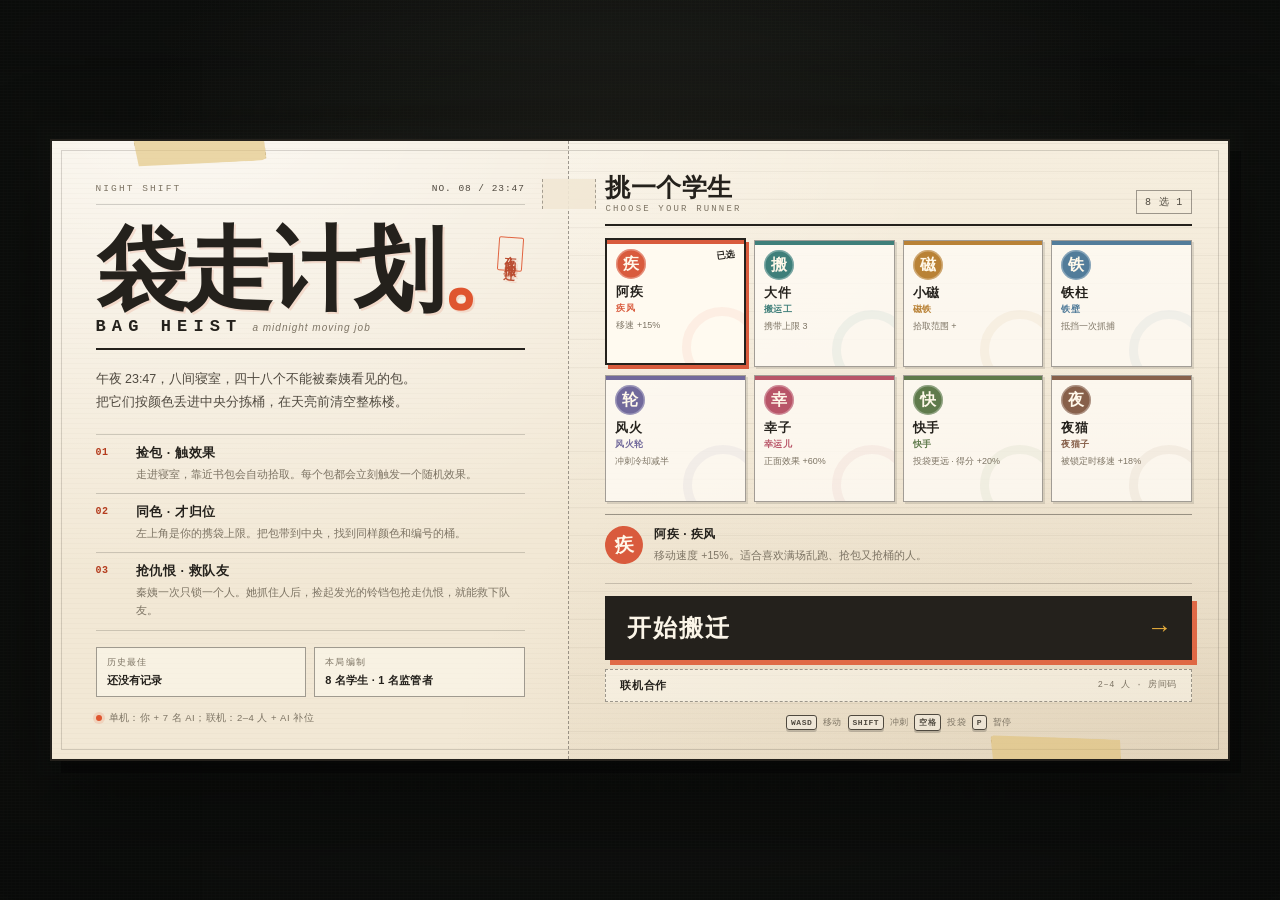
==== commit 85390032: "Add online co-op mode (2-4 players)" ====
--- a/index.html
+++ b/index.html
@@ -632,6 +632,34 @@
 .start-btn:hover b { transform: translateX(4px); }
 .start-btn:active { transform: translate(3px, 3px); box-shadow: 2px 2px 0 rgba(223, 85, 47, .8); }
 
+.mp-open {
+  width: 100%;
+  margin-top: 9px;
+  padding: 8px 14px;
+  display: flex;
+  align-items: center;
+  justify-content: space-between;
+  gap: 12px;
+  background: rgba(255, 252, 244, .45);
+  border: 1.5px dashed var(--line-strong);
+  color: var(--ink);
+  font-family: var(--sans);
+  font-size: 11px;
+  font-weight: 700;
+  letter-spacing: .05em;
+  transition: background .15s ease, border-color .15s ease;
+}
+
+.mp-open b {
+  font-family: var(--mono);
+  font-size: 8.5px;
+  font-weight: 500;
+  letter-spacing: .08em;
+  color: var(--muted);
+}
+
+.mp-open:hover { background: rgba(255, 252, 244, .85); border-color: var(--ink); }
+
 .controls-line {
   margin-top: 12px;
   display: flex;
@@ -1517,6 +1545,129 @@
 }
 
 .ghost-btn:hover { background: rgba(255, 252, 244, .7); transform: translate(-1px, -1px); }
+
+.mp-card { width: min(560px, 92vw); }
+.mp-card h2 { font-size: clamp(30px, 4vw, 42px); }
+
+.mp-field {
+  display: flex;
+  align-items: center;
+  gap: 12px;
+  margin: 20px 0 12px;
+  font-size: 10px;
+  color: var(--muted);
+}
+
+.mp-field span { min-width: 56px; }
+
+.mp-field input,
+.mp-join-row input {
+  flex: 1;
+  min-width: 0;
+  padding: 9px 11px;
+  background: rgba(255, 252, 244, .65);
+  border: 1.5px solid var(--line-strong);
+  color: var(--ink);
+  font-family: var(--sans);
+  font-size: 12px;
+  outline: none;
+}
+
+.mp-field input:focus,
+.mp-join-row input:focus { border-color: var(--ink); background: var(--paper-hi); }
+
+#mp-create { width: 100%; margin-bottom: 9px; }
+
+.mp-join-row { display: flex; gap: 8px; }
+.mp-join-row input { text-transform: uppercase; letter-spacing: .28em; font-family: var(--mono); font-weight: 700; }
+.mp-join-row .ghost-btn { white-space: nowrap; }
+
+.mp-error {
+  min-height: 18px;
+  margin: 10px 0 0;
+  font-size: 10px;
+  line-height: 1.5;
+  color: var(--red);
+}
+
+.mp-code-row {
+  display: flex;
+  align-items: baseline;
+  flex-wrap: wrap;
+  gap: 10px;
+  margin: 18px 0 13px;
+  padding: 12px 14px;
+  background: rgba(255, 252, 244, .55);
+  border: 1.5px solid var(--line-strong);
+}
+
+.mp-code-row span { font-size: 10px; color: var(--muted); }
+.mp-code-row strong {
+  font-family: var(--mono);
+  font-size: 30px;
+  letter-spacing: .22em;
+  line-height: 1;
+  color: var(--accent-deep);
+}
+.mp-code-row small { margin-left: auto; font-size: 9px; color: var(--muted); }
+
+.mp-players {
+  display: grid;
+  gap: 5px;
+  margin: 0 0 14px;
+  max-height: 188px;
+  overflow: auto;
+}
+
+.mp-player {
+  display: flex;
+  align-items: center;
+  gap: 9px;
+  padding: 7px 9px;
+  border-bottom: 1px dashed var(--line);
+  font-size: 11px;
+}
+
+.mp-player .mp-stamp {
+  width: 26px;
+  height: 26px;
+  display: grid;
+  place-items: center;
+  border-radius: 50%;
+  background: var(--c, var(--accent));
+  color: var(--paper-hi);
+  font-family: var(--hand);
+  font-size: 15px;
+  font-weight: 900;
+}
+
+.mp-player strong { flex: 1; }
+.mp-player small { color: var(--muted); font-family: var(--mono); font-size: 8px; letter-spacing: .08em; }
+.mp-player.empty { opacity: .48; }
+.mp-player.me { background: rgba(185, 129, 24, .12); }
+.primary-btn:disabled { opacity: .45; cursor: not-allowed; transform: none; box-shadow: 3px 3px 0 rgba(36, 33, 28, .18); }
+
+.mp-hint {
+  margin: 4px 0 0;
+  font-size: 10px;
+  color: var(--muted);
+  line-height: 1.6;
+}
+
+.mp-close {
+  display: block;
+  width: 100%;
+  margin-top: 15px;
+  padding: 6px;
+  background: transparent;
+  border: 0;
+  color: var(--muted);
+  font-size: 10px;
+  text-decoration: underline;
+  text-underline-offset: 3px;
+}
+
+.mp-close:hover { color: var(--ink); }
 
 .pause-card { width: min(540px, 92vw); }
 
@@ -2045,6 +2196,23 @@
   #note-desc { display: none; }
   .start-btn { margin-top: 4px; padding: 7px 12px; font-size: 18px; }
   .start-btn b { font-size: 18px; }
+  .mp-open { margin-top: 4px; padding: 4px 10px; font-size: 9px; }
+  .mp-open b { font-size: 7px; }
+
+  .mp-card { width: min(680px, 96vw); padding: 10px 16px; }
+  .mp-card h2 { font-size: 25px; }
+  .mp-card .modal-sub { display: none; }
+  .mp-field { margin: 7px 0 6px; }
+  .mp-field input, .mp-join-row input { padding: 5px 8px; font-size: 10px; }
+  #mp-create { margin-bottom: 5px; padding: 7px 12px; }
+  .mp-join-row .ghost-btn { padding: 7px 12px; }
+  .mp-code-row { margin: 6px 0; padding: 5px 9px; }
+  .mp-code-row strong { font-size: 21px; }
+  .mp-players { grid-template-columns: 1fr 1fr; gap: 3px; max-height: 96px; }
+  .mp-player { padding: 3px 6px; }
+  .mp-player .mp-stamp { width: 20px; height: 20px; font-size: 12px; }
+  .mp-hint { font-size: 9px; }
+  .mp-close { margin-top: 5px; }
 
   body.touch .hud-bottom {
     left: 50%;
@@ -2224,7 +2392,7 @@
 
         <div class="menu-foot">
           <span class="ink-dot"></span>
-          单机演示：你 + 7 名 AI 学生，监管者由 AI 扮演
+          单机：你 + 7 名 AI；联机：2–4 人 + AI 补位
         </div>
       </div>
 
@@ -2245,10 +2413,52 @@
           <span>开始搬迁</span><b>→</b>
         </button>
 
+        <button id="mp-open" class="mp-open" type="button">
+          <span>联机合作</span><b>2–4 人 · 房间码</b>
+        </button>
+
         <div class="controls-line">
           <kbd>WASD</kbd> 移动 <kbd>SHIFT</kbd> 冲刺 <kbd>空格</kbd> 投袋 <kbd>P</kbd> 暂停
         </div>
       </div>
+    </div>
+  </section>
+
+  <!-- ======================= ONLINE LOBBY ======================= -->
+  <section id="mp-lobby" class="screen hidden">
+    <div class="modal-card mp-card">
+      <div class="eyebrow">CO-OP / 2–4 名学生</div>
+      <h2>今晚，一起搬。</h2>
+      <p class="modal-sub">房主保持页面打开并留在前台；其他人用房间码加入。人不够，AI 补位。</p>
+
+      <div id="mp-setup">
+        <label class="mp-field">
+          <span>你的名字</span>
+          <input id="mp-name" maxlength="8" placeholder="同学" autocomplete="off">
+        </label>
+        <button id="mp-create" class="primary-btn" type="button">创建房间</button>
+        <div class="mp-join-row">
+          <input id="mp-code" maxlength="4" placeholder="房间码" autocomplete="off" spellcheck="false">
+          <button id="mp-join" class="ghost-btn" type="button">加入房间</button>
+        </div>
+        <p id="mp-error" class="mp-error"></p>
+      </div>
+
+      <div id="mp-room" class="hidden">
+        <div class="mp-code-row">
+          <span>房间码</span>
+          <strong id="mp-room-code">----</strong>
+          <small>把这四个字符发给朋友</small>
+        </div>
+        <div id="mp-players" class="mp-players"></div>
+        <p id="mp-hint" class="mp-hint">等待房主开始…</p>
+        <div class="modal-actions">
+          <button id="mp-start" class="primary-btn hidden" type="button">开始搬迁</button>
+          <button id="mp-leave" class="ghost-btn" type="button">离开房间</button>
+        </div>
+      </div>
+
+      <button id="mp-close" class="mp-close" type="button">返回单机</button>
     </div>
   </section>
 
@@ -2279,7 +2489,7 @@
         <div class="help-block"><b>02</b><h3>归位</h3><p>把包带到中央分拣厅，站到同色、同编号的桶边，按空格或点「投」把包扔进去。团队要在天亮前归位全部 48 个包。</p></div>
         <div class="help-block"><b>03</b><h3>救人</h3><p>秦姨只锁一个人，抓住后会把人按在原地 14 秒。其他人捡起发光的铃铛包，就能触发「抢仇恨」，把她引向自己，救下队友。</p></div>
       </div>
-      <div class="help-tip"><b>体能提示</b>你有 3 颗心，被按满 14 秒会掉一颗心。冲刺键默认 SHIFT，冷却好了就用。<br><b>分工</b>7 名 AI 队友每人只负责 6 个包，最后 6 个要你亲自收尾。</div>
+      <div class="help-tip"><b>体能提示</b>你有 3 颗心，被按满 14 秒会掉一颗心。冲刺键默认 SHIFT，冷却好了就用。<br><b>分工</b>AI 队友每人只负责 6 个包，剩下的要活人收尾。联机时房主保持页面在前台，房间才稳定。</div>
       <button id="help-close" class="primary-btn" type="button">记住了</button>
     </div>
   </section>
@@ -2322,6 +2532,15 @@
     <button id="rotate-dismiss" type="button">仍然竖屏游玩</button>
   </div>
 </div>
+<script>(()=>{function e(e,t,n,r){Object.defineProperty(e,t,{get:n,set:r,enumerable:!0,configurable:!0})}function t(e){return e&&e.__esModule?e.default:e}class n{constructor(){this.chunkedMTU=16300,this._dataCount=1,this.chunk=e=>{let t=[],n=e.byteLength,r=Math.ceil(n/this.chunkedMTU),i=0,o=0;for(;o<n;){let s=Math.min(n,o+this.chunkedMTU),a=e.slice(o,s),c={__peerData:this._dataCount,n:i,data:a,total:r};t.push(c),o=s,i++}return this._dataCount++,t}}}class r{append_buffer(e){this.flush(),this._parts.push(e)}append(e){this._pieces.push(e)}flush(){if(this._pieces.length>0){let e=new Uint8Array(this._pieces);this._parts.push(e),this._pieces=[]}}toArrayBuffer(){let e=[];for(let t of this._parts)e.push(t);return function(e){let t=0;for(let n of e)t+=n.byteLength;let n=new Uint8Array(t),r=0;for(let t of e){let e=new Uint8Array(t.buffer,t.byteOffset,t.byteLength);n.set(e,r),r+=t.byteLength}return n}(e).buffer}constructor(){this.encoder=new TextEncoder,this._pieces=[],this._parts=[]}}function i(e){return new s(e).unpack()}function o(e){let t=new a,n=t.pack(e);return n instanceof Promise?n.then(()=>t.getBuffer()):t.getBuffer()}class s{unpack(){let e;let t=this.unpack_uint8();if(t<128)return t;if((224^t)<32)return(224^t)-32;if((e=160^t)<=15)return this.unpack_raw(e);if((e=176^t)<=15)return this.unpack_string(e);if((e=144^t)<=15)return this.unpack_array(e);if((e=128^t)<=15)return this.unpack_map(e);switch(t){case 192:return null;case 193:case 212:case 213:case 214:case 215:return;case 194:return!1;case 195:return!0;case 202:return this.unpack_float();case 203:return this.unpack_double();case 204:return this.unpack_uint8();case 205:return this.unpack_uint16();case 206:return this.unpack_uint32();case 207:return this.unpack_uint64();case 208:return this.unpack_int8();case 209:return this.unpack_int16();case 210:return this.unpack_int32();case 211:return this.unpack_int64();case 216:return e=this.unpack_uint16(),this.unpack_string(e);case 217:return e=this.unpack_uint32(),this.unpack_string(e);case 218:return e=this.unpack_uint16(),this.unpack_raw(e);case 219:return e=this.unpack_uint32(),this.unpack_raw(e);case 220:return e=this.unpack_uint16(),this.unpack_array(e);case 221:return e=this.unpack_uint32(),this.unpack_array(e);case 222:return e=this.unpack_uint16(),this.unpack_map(e);case 223:return e=this.unpack_uint32(),this.unpack_map(e)}}unpack_uint8(){let e=255&this.dataView[this.index];return this.index++,e}unpack_uint16(){let e=this.read(2),t=(255&e[0])*256+(255&e[1]);return this.index+=2,t}unpack_uint32(){let e=this.read(4),t=((256*e[0]+e[1])*256+e[2])*256+e[3];return this.index+=4,t}unpack_uint64(){let e=this.read(8),t=((((((256*e[0]+e[1])*256+e[2])*256+e[3])*256+e[4])*256+e[5])*256+e[6])*256+e[7];return this.index+=8,t}unpack_int8(){let e=this.unpack_uint8();return e<128?e:e-256}unpack_int16(){let e=this.unpack_uint16();return e<32768?e:e-65536}unpack_int32(){let e=this.unpack_uint32();return e<2147483648?e:e-4294967296}unpack_int64(){let e=this.unpack_uint64();return e<0x7fffffffffffffff?e:e-18446744073709552e3}unpack_raw(e){if(this.length<this.index+e)throw Error(`BinaryPackFailure: index is out of range ${this.index} ${e} ${this.length}`);let t=this.dataBuffer.slice(this.index,this.index+e);return this.index+=e,t}unpack_string(e){let t,n;let r=this.read(e),i=0,o="";for(;i<e;)(t=r[i])<160?(n=t,i++):(192^t)<32?(n=(31&t)<<6|63&r[i+1],i+=2):(224^t)<16?(n=(15&t)<<12|(63&r[i+1])<<6|63&r[i+2],i+=3):(n=(7&t)<<18|(63&r[i+1])<<12|(63&r[i+2])<<6|63&r[i+3],i+=4),o+=String.fromCodePoint(n);return this.index+=e,o}unpack_array(e){let t=Array(e);for(let n=0;n<e;n++)t[n]=this.unpack();return t}unpack_map(e){let t={};for(let n=0;n<e;n++)t[this.unpack()]=this.unpack();return t}unpack_float(){let e=this.unpack_uint32();return(0==e>>31?1:-1)*(8388607&e|8388608)*2**((e>>23&255)-127-23)}unpack_double(){let e=this.unpack_uint32(),t=this.unpack_uint32(),n=(e>>20&2047)-1023;return(0==e>>31?1:-1)*((1048575&e|1048576)*2**(n-20)+t*2**(n-52))}read(e){let t=this.index;if(t+e<=this.length)return this.dataView.subarray(t,t+e);throw Error("BinaryPackFailure: read index out of range")}constructor(e){this.index=0,this.dataBuffer=e,this.dataView=new Uint8Array(this.dataBuffer),this.length=this.dataBuffer.byteLength}}class a{getBuffer(){return this._bufferBuilder.toArrayBuffer()}pack(e){if("string"==typeof e)this.pack_string(e);else if("number"==typeof e)Math.floor(e)===e?this.pack_integer(e):this.pack_double(e);else if("boolean"==typeof e)!0===e?this._bufferBuilder.append(195):!1===e&&this._bufferBuilder.append(194);else if(void 0===e)this._bufferBuilder.append(192);else if("object"==typeof e){if(null===e)this._bufferBuilder.append(192);else{let t=e.constructor;if(e instanceof Array){let t=this.pack_array(e);if(t instanceof Promise)return t.then(()=>this._bufferBuilder.flush())}else if(e instanceof ArrayBuffer)this.pack_bin(new Uint8Array(e));else if("BYTES_PER_ELEMENT"in e)this.pack_bin(new Uint8Array(e.buffer,e.byteOffset,e.byteLength));else if(e instanceof Date)this.pack_string(e.toString());else if(e instanceof Blob)return e.arrayBuffer().then(e=>{this.pack_bin(new Uint8Array(e)),this._bufferBuilder.flush()});else if(t==Object||t.toString().startsWith("class")){let t=this.pack_object(e);if(t instanceof Promise)return t.then(()=>this._bufferBuilder.flush())}else throw Error(`Type "${t.toString()}" not yet supported`)}}else throw Error(`Type "${typeof e}" not yet supported`);this._bufferBuilder.flush()}pack_bin(e){let t=e.length;if(t<=15)this.pack_uint8(160+t);else if(t<=65535)this._bufferBuilder.append(218),this.pack_uint16(t);else if(t<=4294967295)this._bufferBuilder.append(219),this.pack_uint32(t);else throw Error("Invalid length");this._bufferBuilder.append_buffer(e)}pack_string(e){let t=this._textEncoder.encode(e),n=t.length;if(n<=15)this.pack_uint8(176+n);else if(n<=65535)this._bufferBuilder.append(216),this.pack_uint16(n);else if(n<=4294967295)this._bufferBuilder.append(217),this.pack_uint32(n);else throw Error("Invalid length");this._bufferBuilder.append_buffer(t)}pack_array(e){let t=e.length;if(t<=15)this.pack_uint8(144+t);else if(t<=65535)this._bufferBuilder.append(220),this.pack_uint16(t);else if(t<=4294967295)this._bufferBuilder.append(221),this.pack_uint32(t);else throw Error("Invalid length");let n=r=>{if(r<t){let t=this.pack(e[r]);return t instanceof Promise?t.then(()=>n(r+1)):n(r+1)}};return n(0)}pack_integer(e){if(e>=-32&&e<=127)this._bufferBuilder.append(255&e);else if(e>=0&&e<=255)this._bufferBuilder.append(204),this.pack_uint8(e);else if(e>=-128&&e<=127)this._bufferBuilder.append(208),this.pack_int8(e);else if(e>=0&&e<=65535)this._bufferBuilder.append(205),this.pack_uint16(e);else if(e>=-32768&&e<=32767)this._bufferBuilder.append(209),this.pack_int16(e);else if(e>=0&&e<=4294967295)this._bufferBuilder.append(206),this.pack_uint32(e);else if(e>=-2147483648&&e<=2147483647)this._bufferBuilder.append(210),this.pack_int32(e);else if(e>=-0x8000000000000000&&e<=0x7fffffffffffffff)this._bufferBuilder.append(211),this.pack_int64(e);else if(e>=0&&e<=18446744073709552e3)this._bufferBuilder.append(207),this.pack_uint64(e);else throw Error("Invalid integer")}pack_double(e){let t=0;e<0&&(t=1,e=-e);let n=Math.floor(Math.log(e)/Math.LN2),r=Math.floor((e/2**n-1)*4503599627370496),i=t<<31|n+1023<<20|r/4294967296&1048575;this._bufferBuilder.append(203),this.pack_int32(i),this.pack_int32(r%4294967296)}pack_object(e){let t=Object.keys(e),n=t.length;if(n<=15)this.pack_uint8(128+n);else if(n<=65535)this._bufferBuilder.append(222),this.pack_uint16(n);else if(n<=4294967295)this._bufferBuilder.append(223),this.pack_uint32(n);else throw Error("Invalid length");let r=n=>{if(n<t.length){let i=t[n];if(e.hasOwnProperty(i)){this.pack(i);let t=this.pack(e[i]);if(t instanceof Promise)return t.then(()=>r(n+1))}return r(n+1)}};return r(0)}pack_uint8(e){this._bufferBuilder.append(e)}pack_uint16(e){this._bufferBuilder.append(e>>8),this._bufferBuilder.append(255&e)}pack_uint32(e){let t=4294967295&e;this._bufferBuilder.append((4278190080&t)>>>24),this._bufferBuilder.append((16711680&t)>>>16),this._bufferBuilder.append((65280&t)>>>8),this._bufferBuilder.append(255&t)}pack_uint64(e){let t=e/4294967296,n=e%4294967296;this._bufferBuilder.append((4278190080&t)>>>24),this._bufferBuilder.append((16711680&t)>>>16),this._bufferBuilder.append((65280&t)>>>8),this._bufferBuilder.append(255&t),this._bufferBuilder.append((4278190080&n)>>>24),this._bufferBuilder.append((16711680&n)>>>16),this._bufferBuilder.append((65280&n)>>>8),this._bufferBuilder.append(255&n)}pack_int8(e){this._bufferBuilder.append(255&e)}pack_int16(e){this._bufferBuilder.append((65280&e)>>8),this._bufferBuilder.append(255&e)}pack_int32(e){this._bufferBuilder.append(e>>>24&255),this._bufferBuilder.append((16711680&e)>>>16),this._bufferBuilder.append((65280&e)>>>8),this._bufferBuilder.append(255&e)}pack_int64(e){let t=Math.floor(e/4294967296),n=e%4294967296;this._bufferBuilder.append((4278190080&t)>>>24),this._bufferBuilder.append((16711680&t)>>>16),this._bufferBuilder.append((65280&t)>>>8),this._bufferBuilder.append(255&t),this._bufferBuilder.append((4278190080&n)>>>24),this._bufferBuilder.append((16711680&n)>>>16),this._bufferBuilder.append((65280&n)>>>8),this._bufferBuilder.append(255&n)}constructor(){this._bufferBuilder=new r,this._textEncoder=new TextEncoder}}let c=!0,l=!0;function p(e,t,n){let r=e.match(t);return r&&r.length>=n&&parseInt(r[n],10)}function d(e,t,n){if(!e.RTCPeerConnection)return;let r=e.RTCPeerConnection.prototype,i=r.addEventListener;r.addEventListener=function(e,r){if(e!==t)return i.apply(this,arguments);let o=e=>{let t=n(e);t&&(r.handleEvent?r.handleEvent(t):r(t))};return this._eventMap=this._eventMap||{},this._eventMap[t]||(this._eventMap[t]=new Map),this._eventMap[t].set(r,o),i.apply(this,[e,o])};let o=r.removeEventListener;r.removeEventListener=function(e,n){if(e!==t||!this._eventMap||!this._eventMap[t]||!this._eventMap[t].has(n))return o.apply(this,arguments);let r=this._eventMap[t].get(n);return this._eventMap[t].delete(n),0===this._eventMap[t].size&&delete this._eventMap[t],0===Object.keys(this._eventMap).length&&delete this._eventMap,o.apply(this,[e,r])},Object.defineProperty(r,"on"+t,{get(){return this["_on"+t]},set(e){this["_on"+t]&&(this.removeEventListener(t,this["_on"+t]),delete this["_on"+t]),e&&this.addEventListener(t,this["_on"+t]=e)},enumerable:!0,configurable:!0})}function h(e){return"boolean"!=typeof e?Error("Argument type: "+typeof e+". Please use a boolean."):(c=e,e?"adapter.js logging disabled":"adapter.js logging enabled")}function u(e){return"boolean"!=typeof e?Error("Argument type: "+typeof e+". Please use a boolean."):(l=!e,"adapter.js deprecation warnings "+(e?"disabled":"enabled"))}function f(){"object"!=typeof window||c||"undefined"==typeof console||"function"!=typeof console.log||console.log.apply(console,arguments)}function m(e,t){l&&console.warn(e+" is deprecated, please use "+t+" instead.")}function g(e){return"[object Object]"===Object.prototype.toString.call(e)}function y(e,t,n){let r=n?"outbound-rtp":"inbound-rtp",i=new Map;if(null===t)return i;let o=[];return e.forEach(e=>{"track"===e.type&&e.trackIdentifier===t.id&&o.push(e)}),o.forEach(t=>{e.forEach(n=>{n.type===r&&n.trackId===t.id&&function e(t,n,r){!n||r.has(n.id)||(r.set(n.id,n),Object.keys(n).forEach(i=>{i.endsWith("Id")?e(t,t.get(n[i]),r):i.endsWith("Ids")&&n[i].forEach(n=>{e(t,t.get(n),r)})}))}(e,n,i)})}),i}var _,C,b,v,k,T,S,R,P,w,E,D,x,I,M,O,j={};function L(e,t){let n=e&&e.navigator;if(!n.mediaDevices)return;let r=function(e){if("object"!=typeof e||e.mandatory||e.optional)return e;let t={};return Object.keys(e).forEach(n=>{if("require"===n||"advanced"===n||"mediaSource"===n)return;let r="object"==typeof e[n]?e[n]:{ideal:e[n]};void 0!==r.exact&&"number"==typeof r.exact&&(r.min=r.max=r.exact);let i=function(e,t){return e?e+t.charAt(0).toUpperCase()+t.slice(1):"deviceId"===t?"sourceId":t};if(void 0!==r.ideal){t.optional=t.optional||[];let e={};"number"==typeof r.ideal?(e[i("min",n)]=r.ideal,t.optional.push(e),(e={})[i("max",n)]=r.ideal):e[i("",n)]=r.ideal,t.optional.push(e)}void 0!==r.exact&&"number"!=typeof r.exact?(t.mandatory=t.mandatory||{},t.mandatory[i("",n)]=r.exact):["min","max"].forEach(e=>{void 0!==r[e]&&(t.mandatory=t.mandatory||{},t.mandatory[i(e,n)]=r[e])})}),e.advanced&&(t.optional=(t.optional||[]).concat(e.advanced)),t},i=function(e,i){if(t.version>=61)return i(e);if((e=JSON.parse(JSON.stringify(e)))&&"object"==typeof e.audio){let t=function(e,t,n){t in e&&!(n in e)&&(e[n]=e[t],delete e[t])};t((e=JSON.parse(JSON.stringify(e))).audio,"autoGainControl","googAutoGainControl"),t(e.audio,"noiseSuppression","googNoiseSuppression"),e.audio=r(e.audio)}if(e&&"object"==typeof e.video){let o=e.video.facingMode;o=o&&("object"==typeof o?o:{ideal:o});let s=t.version<66;if(o&&("user"===o.exact||"environment"===o.exact||"user"===o.ideal||"environment"===o.ideal)&&!(n.mediaDevices.getSupportedConstraints&&n.mediaDevices.getSupportedConstraints().facingMode&&!s)){let t;if(delete e.video.facingMode,"environment"===o.exact||"environment"===o.ideal?t=["back","rear"]:("user"===o.exact||"user"===o.ideal)&&(t=["front"]),t)return n.mediaDevices.enumerateDevices().then(n=>{let s=(n=n.filter(e=>"videoinput"===e.kind)).find(e=>t.some(t=>e.label.toLowerCase().includes(t)));return!s&&n.length&&t.includes("back")&&(s=n[n.length-1]),s&&(e.video.deviceId=o.exact?{exact:s.deviceId}:{ideal:s.deviceId}),e.video=r(e.video),f("chrome: "+JSON.stringify(e)),i(e)})}e.video=r(e.video)}return f("chrome: "+JSON.stringify(e)),i(e)},o=function(e){return t.version>=64?e:{name:({PermissionDeniedError:"NotAllowedError",PermissionDismissedError:"NotAllowedError",InvalidStateError:"NotAllowedError",DevicesNotFoundError:"NotFoundError",ConstraintNotSatisfiedError:"OverconstrainedError",TrackStartError:"NotReadableError",MediaDeviceFailedDueToShutdown:"NotAllowedError",MediaDeviceKillSwitchOn:"NotAllowedError",TabCaptureError:"AbortError",ScreenCaptureError:"AbortError",DeviceCaptureError:"AbortError"})[e.name]||e.name,message:e.message,constraint:e.constraint||e.constraintName,toString(){return this.name+(this.message&&": ")+this.message}}};if(n.getUserMedia=(function(e,t,r){i(e,e=>{n.webkitGetUserMedia(e,t,e=>{r&&r(o(e))})})}).bind(n),n.mediaDevices.getUserMedia){let e=n.mediaDevices.getUserMedia.bind(n.mediaDevices);n.mediaDevices.getUserMedia=function(t){return i(t,t=>e(t).then(e=>{if(t.audio&&!e.getAudioTracks().length||t.video&&!e.getVideoTracks().length)throw e.getTracks().forEach(e=>{e.stop()}),new DOMException("","NotFoundError");return e},e=>Promise.reject(o(e))))}}}function A(e){e.MediaStream=e.MediaStream||e.webkitMediaStream}function B(e){if("object"!=typeof e||!e.RTCPeerConnection||"ontrack"in e.RTCPeerConnection.prototype)d(e,"track",e=>(e.transceiver||Object.defineProperty(e,"transceiver",{value:{receiver:e.receiver}}),e));else{Object.defineProperty(e.RTCPeerConnection.prototype,"ontrack",{get(){return this._ontrack},set(e){this._ontrack&&this.removeEventListener("track",this._ontrack),this.addEventListener("track",this._ontrack=e)},enumerable:!0,configurable:!0});let t=e.RTCPeerConnection.prototype.setRemoteDescription;e.RTCPeerConnection.prototype.setRemoteDescription=function(){return this._ontrackpoly||(this._ontrackpoly=t=>{t.stream.addEventListener("addtrack",n=>{let r;r=e.RTCPeerConnection.prototype.getReceivers?this.getReceivers().find(e=>e.track&&e.track.id===n.track.id):{track:n.track};let i=new Event("track");i.track=n.track,i.receiver=r,i.transceiver={receiver:r},i.streams=[t.stream],this.dispatchEvent(i)}),t.stream.getTracks().forEach(n=>{let r;r=e.RTCPeerConnection.prototype.getReceivers?this.getReceivers().find(e=>e.track&&e.track.id===n.id):{track:n};let i=new Event("track");i.track=n,i.receiver=r,i.transceiver={receiver:r},i.streams=[t.stream],this.dispatchEvent(i)})},this.addEventListener("addstream",this._ontrackpoly)),t.apply(this,arguments)}}}function F(e){if("object"==typeof e&&e.RTCPeerConnection&&!("getSenders"in e.RTCPeerConnection.prototype)&&"createDTMFSender"in e.RTCPeerConnection.prototype){let t=function(e,t){return{track:t,get dtmf(){return void 0===this._dtmf&&("audio"===t.kind?this._dtmf=e.createDTMFSender(t):this._dtmf=null),this._dtmf},_pc:e}};if(!e.RTCPeerConnection.prototype.getSenders){e.RTCPeerConnection.prototype.getSenders=function(){return this._senders=this._senders||[],this._senders.slice()};let n=e.RTCPeerConnection.prototype.addTrack;e.RTCPeerConnection.prototype.addTrack=function(e,r){let i=n.apply(this,arguments);return i||(i=t(this,e),this._senders.push(i)),i};let r=e.RTCPeerConnection.prototype.removeTrack;e.RTCPeerConnection.prototype.removeTrack=function(e){r.apply(this,arguments);let t=this._senders.indexOf(e);-1!==t&&this._senders.splice(t,1)}}let n=e.RTCPeerConnection.prototype.addStream;e.RTCPeerConnection.prototype.addStream=function(e){this._senders=this._senders||[],n.apply(this,[e]),e.getTracks().forEach(e=>{this._senders.push(t(this,e))})};let r=e.RTCPeerConnection.prototype.removeStream;e.RTCPeerConnection.prototype.removeStream=function(e){this._senders=this._senders||[],r.apply(this,[e]),e.getTracks().forEach(e=>{let t=this._senders.find(t=>t.track===e);t&&this._senders.splice(this._senders.indexOf(t),1)})}}else if("object"==typeof e&&e.RTCPeerConnection&&"getSenders"in e.RTCPeerConnection.prototype&&"createDTMFSender"in e.RTCPeerConnection.prototype&&e.RTCRtpSender&&!("dtmf"in e.RTCRtpSender.prototype)){let t=e.RTCPeerConnection.prototype.getSenders;e.RTCPeerConnection.prototype.getSenders=function(){let e=t.apply(this,[]);return e.forEach(e=>e._pc=this),e},Object.defineProperty(e.RTCRtpSender.prototype,"dtmf",{get(){return void 0===this._dtmf&&("audio"===this.track.kind?this._dtmf=this._pc.createDTMFSender(this.track):this._dtmf=null),this._dtmf}})}}function U(e){if(!("object"==typeof e&&e.RTCPeerConnection&&e.RTCRtpSender&&e.RTCRtpReceiver))return;if(!("getStats"in e.RTCRtpSender.prototype)){let t=e.RTCPeerConnection.prototype.getSenders;t&&(e.RTCPeerConnection.prototype.getSenders=function(){let e=t.apply(this,[]);return e.forEach(e=>e._pc=this),e});let n=e.RTCPeerConnection.prototype.addTrack;n&&(e.RTCPeerConnection.prototype.addTrack=function(){let e=n.apply(this,arguments);return e._pc=this,e}),e.RTCRtpSender.prototype.getStats=function(){let e=this;return this._pc.getStats().then(t=>y(t,e.track,!0))}}if(!("getStats"in e.RTCRtpReceiver.prototype)){let t=e.RTCPeerConnection.prototype.getReceivers;t&&(e.RTCPeerConnection.prototype.getReceivers=function(){let e=t.apply(this,[]);return e.forEach(e=>e._pc=this),e}),d(e,"track",e=>(e.receiver._pc=e.srcElement,e)),e.RTCRtpReceiver.prototype.getStats=function(){let e=this;return this._pc.getStats().then(t=>y(t,e.track,!1))}}if(!("getStats"in e.RTCRtpSender.prototype&&"getStats"in e.RTCRtpReceiver.prototype))return;let t=e.RTCPeerConnection.prototype.getStats;e.RTCPeerConnection.prototype.getStats=function(){if(arguments.length>0&&arguments[0]instanceof e.MediaStreamTrack){let e,t,n;let r=arguments[0];return(this.getSenders().forEach(t=>{t.track===r&&(e?n=!0:e=t)}),this.getReceivers().forEach(e=>(e.track===r&&(t?n=!0:t=e),e.track===r)),n||e&&t)?Promise.reject(new DOMException("There are more than one sender or receiver for the track.","InvalidAccessError")):e?e.getStats():t?t.getStats():Promise.reject(new DOMException("There is no sender or receiver for the track.","InvalidAccessError"))}return t.apply(this,arguments)}}function z(e){e.RTCPeerConnection.prototype.getLocalStreams=function(){return this._shimmedLocalStreams=this._shimmedLocalStreams||{},Object.keys(this._shimmedLocalStreams).map(e=>this._shimmedLocalStreams[e][0])};let t=e.RTCPeerConnection.prototype.addTrack;e.RTCPeerConnection.prototype.addTrack=function(e,n){if(!n)return t.apply(this,arguments);this._shimmedLocalStreams=this._shimmedLocalStreams||{};let r=t.apply(this,arguments);return this._shimmedLocalStreams[n.id]?-1===this._shimmedLocalStreams[n.id].indexOf(r)&&this._shimmedLocalStreams[n.id].push(r):this._shimmedLocalStreams[n.id]=[n,r],r};let n=e.RTCPeerConnection.prototype.addStream;e.RTCPeerConnection.prototype.addStream=function(e){this._shimmedLocalStreams=this._shimmedLocalStreams||{},e.getTracks().forEach(e=>{if(this.getSenders().find(t=>t.track===e))throw new DOMException("Track already exists.","InvalidAccessError")});let t=this.getSenders();n.apply(this,arguments);let r=this.getSenders().filter(e=>-1===t.indexOf(e));this._shimmedLocalStreams[e.id]=[e].concat(r)};let r=e.RTCPeerConnection.prototype.removeStream;e.RTCPeerConnection.prototype.removeStream=function(e){return this._shimmedLocalStreams=this._shimmedLocalStreams||{},delete this._shimmedLocalStreams[e.id],r.apply(this,arguments)};let i=e.RTCPeerConnection.prototype.removeTrack;e.RTCPeerConnection.prototype.removeTrack=function(e){return this._shimmedLocalStreams=this._shimmedLocalStreams||{},e&&Object.keys(this._shimmedLocalStreams).forEach(t=>{let n=this._shimmedLocalStreams[t].indexOf(e);-1!==n&&this._shimmedLocalStreams[t].splice(n,1),1===this._shimmedLocalStreams[t].length&&delete this._shimmedLocalStreams[t]}),i.apply(this,arguments)}}function N(e,t){if(!e.RTCPeerConnection)return;if(e.RTCPeerConnection.prototype.addTrack&&t.version>=65)return z(e);let n=e.RTCPeerConnection.prototype.getLocalStreams;e.RTCPeerConnection.prototype.getLocalStreams=function(){let e=n.apply(this);return this._reverseStreams=this._reverseStreams||{},e.map(e=>this._reverseStreams[e.id])};let r=e.RTCPeerConnection.prototype.addStream;e.RTCPeerConnection.prototype.addStream=function(t){if(this._streams=this._streams||{},this._reverseStreams=this._reverseStreams||{},t.getTracks().forEach(e=>{if(this.getSenders().find(t=>t.track===e))throw new DOMException("Track already exists.","InvalidAccessError")}),!this._reverseStreams[t.id]){let n=new e.MediaStream(t.getTracks());this._streams[t.id]=n,this._reverseStreams[n.id]=t,t=n}r.apply(this,[t])};let i=e.RTCPeerConnection.prototype.removeStream;function o(e,t){let n=t.sdp;return Object.keys(e._reverseStreams||[]).forEach(t=>{let r=e._reverseStreams[t],i=e._streams[r.id];n=n.replace(RegExp(i.id,"g"),r.id)}),new RTCSessionDescription({type:t.type,sdp:n})}e.RTCPeerConnection.prototype.removeStream=function(e){this._streams=this._streams||{},this._reverseStreams=this._reverseStreams||{},i.apply(this,[this._streams[e.id]||e]),delete this._reverseStreams[this._streams[e.id]?this._streams[e.id].id:e.id],delete this._streams[e.id]},e.RTCPeerConnection.prototype.addTrack=function(t,n){if("closed"===this.signalingState)throw new DOMException("The RTCPeerConnection's signalingState is 'closed'.","InvalidStateError");let r=[].slice.call(arguments,1);if(1!==r.length||!r[0].getTracks().find(e=>e===t))throw new DOMException("The adapter.js addTrack polyfill only supports a single  stream which is associated with the specified track.","NotSupportedError");if(this.getSenders().find(e=>e.track===t))throw new DOMException("Track already exists.","InvalidAccessError");this._streams=this._streams||{},this._reverseStreams=this._reverseStreams||{};let i=this._streams[n.id];if(i)i.addTrack(t),Promise.resolve().then(()=>{this.dispatchEvent(new Event("negotiationneeded"))});else{let r=new e.MediaStream([t]);this._streams[n.id]=r,this._reverseStreams[r.id]=n,this.addStream(r)}return this.getSenders().find(e=>e.track===t)},["createOffer","createAnswer"].forEach(function(t){let n=e.RTCPeerConnection.prototype[t];e.RTCPeerConnection.prototype[t]=({[t](){let e=arguments,t=arguments.length&&"function"==typeof arguments[0];return t?n.apply(this,[t=>{let n=o(this,t);e[0].apply(null,[n])},t=>{e[1]&&e[1].apply(null,t)},arguments[2]]):n.apply(this,arguments).then(e=>o(this,e))}})[t]});let s=e.RTCPeerConnection.prototype.setLocalDescription;e.RTCPeerConnection.prototype.setLocalDescription=function(){var e,t;let n;return arguments.length&&arguments[0].type&&(arguments[0]=(e=this,t=arguments[0],n=t.sdp,Object.keys(e._reverseStreams||[]).forEach(t=>{let r=e._reverseStreams[t],i=e._streams[r.id];n=n.replace(RegExp(r.id,"g"),i.id)}),new RTCSessionDescription({type:t.type,sdp:n}))),s.apply(this,arguments)};let a=Object.getOwnPropertyDescriptor(e.RTCPeerConnection.prototype,"localDescription");Object.defineProperty(e.RTCPeerConnection.prototype,"localDescription",{get(){let e=a.get.apply(this);return""===e.type?e:o(this,e)}}),e.RTCPeerConnection.prototype.removeTrack=function(e){let t;if("closed"===this.signalingState)throw new DOMException("The RTCPeerConnection's signalingState is 'closed'.","InvalidStateError");if(!e._pc)throw new DOMException("Argument 1 of RTCPeerConnection.removeTrack does not implement interface RTCRtpSender.","TypeError");if(e._pc!==this)throw new DOMException("Sender was not created by this connection.","InvalidAccessError");this._streams=this._streams||{},Object.keys(this._streams).forEach(n=>{this._streams[n].getTracks().find(t=>e.track===t)&&(t=this._streams[n])}),t&&(1===t.getTracks().length?this.removeStream(this._reverseStreams[t.id]):t.removeTrack(e.track),this.dispatchEvent(new Event("negotiationneeded")))}}function $(e,t){!e.RTCPeerConnection&&e.webkitRTCPeerConnection&&(e.RTCPeerConnection=e.webkitRTCPeerConnection),e.RTCPeerConnection&&t.version<53&&["setLocalDescription","setRemoteDescription","addIceCandidate"].forEach(function(t){let n=e.RTCPeerConnection.prototype[t];e.RTCPeerConnection.prototype[t]=({[t](){return arguments[0]=new("addIceCandidate"===t?e.RTCIceCandidate:e.RTCSessionDescription)(arguments[0]),n.apply(this,arguments)}})[t]})}function J(e,t){d(e,"negotiationneeded",e=>{let n=e.target;if(!(t.version<72)&&(!n.getConfiguration||"plan-b"!==n.getConfiguration().sdpSemantics)||"stable"===n.signalingState)return e})}e(j,"shimMediaStream",()=>A),e(j,"shimOnTrack",()=>B),e(j,"shimGetSendersWithDtmf",()=>F),e(j,"shimSenderReceiverGetStats",()=>U),e(j,"shimAddTrackRemoveTrackWithNative",()=>z),e(j,"shimAddTrackRemoveTrack",()=>N),e(j,"shimPeerConnection",()=>$),e(j,"fixNegotiationNeeded",()=>J),e(j,"shimGetUserMedia",()=>L);var V={};function G(e,t){let n=e&&e.navigator,r=e&&e.MediaStreamTrack;if(n.getUserMedia=function(e,t,r){m("navigator.getUserMedia","navigator.mediaDevices.getUserMedia"),n.mediaDevices.getUserMedia(e).then(t,r)},!(t.version>55&&"autoGainControl"in n.mediaDevices.getSupportedConstraints())){let e=function(e,t,n){t in e&&!(n in e)&&(e[n]=e[t],delete e[t])},t=n.mediaDevices.getUserMedia.bind(n.mediaDevices);if(n.mediaDevices.getUserMedia=function(n){return"object"==typeof n&&"object"==typeof n.audio&&(e((n=JSON.parse(JSON.stringify(n))).audio,"autoGainControl","mozAutoGainControl"),e(n.audio,"noiseSuppression","mozNoiseSuppression")),t(n)},r&&r.prototype.getSettings){let t=r.prototype.getSettings;r.prototype.getSettings=function(){let n=t.apply(this,arguments);return e(n,"mozAutoGainControl","autoGainControl"),e(n,"mozNoiseSuppression","noiseSuppression"),n}}if(r&&r.prototype.applyConstraints){let t=r.prototype.applyConstraints;r.prototype.applyConstraints=function(n){return"audio"===this.kind&&"object"==typeof n&&(e(n=JSON.parse(JSON.stringify(n)),"autoGainControl","mozAutoGainControl"),e(n,"noiseSuppression","mozNoiseSuppression")),t.apply(this,[n])}}}}function W(e,t){e.navigator.mediaDevices&&"getDisplayMedia"in e.navigator.mediaDevices||!e.navigator.mediaDevices||(e.navigator.mediaDevices.getDisplayMedia=function(n){if(!(n&&n.video)){let e=new DOMException("getDisplayMedia without video constraints is undefined");return e.name="NotFoundError",e.code=8,Promise.reject(e)}return!0===n.video?n.video={mediaSource:t}:n.video.mediaSource=t,e.navigator.mediaDevices.getUserMedia(n)})}function H(e){"object"==typeof e&&e.RTCTrackEvent&&"receiver"in e.RTCTrackEvent.prototype&&!("transceiver"in e.RTCTrackEvent.prototype)&&Object.defineProperty(e.RTCTrackEvent.prototype,"transceiver",{get(){return{receiver:this.receiver}}})}function Y(e,t){if("object"!=typeof e||!(e.RTCPeerConnection||e.mozRTCPeerConnection))return;!e.RTCPeerConnection&&e.mozRTCPeerConnection&&(e.RTCPeerConnection=e.mozRTCPeerConnection),t.version<53&&["setLocalDescription","setRemoteDescription","addIceCandidate"].forEach(function(t){let n=e.RTCPeerConnection.prototype[t];e.RTCPeerConnection.prototype[t]=({[t](){return arguments[0]=new("addIceCandidate"===t?e.RTCIceCandidate:e.RTCSessionDescription)(arguments[0]),n.apply(this,arguments)}})[t]});let n={inboundrtp:"inbound-rtp",outboundrtp:"outbound-rtp",candidatepair:"candidate-pair",localcandidate:"local-candidate",remotecandidate:"remote-candidate"},r=e.RTCPeerConnection.prototype.getStats;e.RTCPeerConnection.prototype.getStats=function(){let[e,i,o]=arguments;return r.apply(this,[e||null]).then(e=>{if(t.version<53&&!i)try{e.forEach(e=>{e.type=n[e.type]||e.type})}catch(t){if("TypeError"!==t.name)throw t;e.forEach((t,r)=>{e.set(r,Object.assign({},t,{type:n[t.type]||t.type}))})}return e}).then(i,o)}}function K(e){if(!("object"==typeof e&&e.RTCPeerConnection&&e.RTCRtpSender)||e.RTCRtpSender&&"getStats"in e.RTCRtpSender.prototype)return;let t=e.RTCPeerConnection.prototype.getSenders;t&&(e.RTCPeerConnection.prototype.getSenders=function(){let e=t.apply(this,[]);return e.forEach(e=>e._pc=this),e});let n=e.RTCPeerConnection.prototype.addTrack;n&&(e.RTCPeerConnection.prototype.addTrack=function(){let e=n.apply(this,arguments);return e._pc=this,e}),e.RTCRtpSender.prototype.getStats=function(){return this.track?this._pc.getStats(this.track):Promise.resolve(new Map)}}function X(e){if(!("object"==typeof e&&e.RTCPeerConnection&&e.RTCRtpSender)||e.RTCRtpSender&&"getStats"in e.RTCRtpReceiver.prototype)return;let t=e.RTCPeerConnection.prototype.getReceivers;t&&(e.RTCPeerConnection.prototype.getReceivers=function(){let e=t.apply(this,[]);return e.forEach(e=>e._pc=this),e}),d(e,"track",e=>(e.receiver._pc=e.srcElement,e)),e.RTCRtpReceiver.prototype.getStats=function(){return this._pc.getStats(this.track)}}function q(e){!e.RTCPeerConnection||"removeStream"in e.RTCPeerConnection.prototype||(e.RTCPeerConnection.prototype.removeStream=function(e){m("removeStream","removeTrack"),this.getSenders().forEach(t=>{t.track&&e.getTracks().includes(t.track)&&this.removeTrack(t)})})}function Q(e){e.DataChannel&&!e.RTCDataChannel&&(e.RTCDataChannel=e.DataChannel)}function Z(e){if(!("object"==typeof e&&e.RTCPeerConnection))return;let t=e.RTCPeerConnection.prototype.addTransceiver;t&&(e.RTCPeerConnection.prototype.addTransceiver=function(){this.setParametersPromises=[];let e=arguments[1]&&arguments[1].sendEncodings;void 0===e&&(e=[]);let n=(e=[...e]).length>0;n&&e.forEach(e=>{if("rid"in e&&!/^[a-z0-9]{0,16}$/i.test(e.rid))throw TypeError("Invalid RID value provided.");if("scaleResolutionDownBy"in e&&!(parseFloat(e.scaleResolutionDownBy)>=1))throw RangeError("scale_resolution_down_by must be >= 1.0");if("maxFramerate"in e&&!(parseFloat(e.maxFramerate)>=0))throw RangeError("max_framerate must be >= 0.0")});let r=t.apply(this,arguments);if(n){let{sender:t}=r,n=t.getParameters();"encodings"in n&&(1!==n.encodings.length||0!==Object.keys(n.encodings[0]).length)||(n.encodings=e,t.sendEncodings=e,this.setParametersPromises.push(t.setParameters(n).then(()=>{delete t.sendEncodings}).catch(()=>{delete t.sendEncodings})))}return r})}function ee(e){if(!("object"==typeof e&&e.RTCRtpSender))return;let t=e.RTCRtpSender.prototype.getParameters;t&&(e.RTCRtpSender.prototype.getParameters=function(){let e=t.apply(this,arguments);return"encodings"in e||(e.encodings=[].concat(this.sendEncodings||[{}])),e})}function et(e){if(!("object"==typeof e&&e.RTCPeerConnection))return;let t=e.RTCPeerConnection.prototype.createOffer;e.RTCPeerConnection.prototype.createOffer=function(){return this.setParametersPromises&&this.setParametersPromises.length?Promise.all(this.setParametersPromises).then(()=>t.apply(this,arguments)).finally(()=>{this.setParametersPromises=[]}):t.apply(this,arguments)}}function en(e){if(!("object"==typeof e&&e.RTCPeerConnection))return;let t=e.RTCPeerConnection.prototype.createAnswer;e.RTCPeerConnection.prototype.createAnswer=function(){return this.setParametersPromises&&this.setParametersPromises.length?Promise.all(this.setParametersPromises).then(()=>t.apply(this,arguments)).finally(()=>{this.setParametersPromises=[]}):t.apply(this,arguments)}}e(V,"shimOnTrack",()=>H),e(V,"shimPeerConnection",()=>Y),e(V,"shimSenderGetStats",()=>K),e(V,"shimReceiverGetStats",()=>X),e(V,"shimRemoveStream",()=>q),e(V,"shimRTCDataChannel",()=>Q),e(V,"shimAddTransceiver",()=>Z),e(V,"shimGetParameters",()=>ee),e(V,"shimCreateOffer",()=>et),e(V,"shimCreateAnswer",()=>en),e(V,"shimGetUserMedia",()=>G),e(V,"shimGetDisplayMedia",()=>W);var er={};function ei(e){if("object"==typeof e&&e.RTCPeerConnection){if("getLocalStreams"in e.RTCPeerConnection.prototype||(e.RTCPeerConnection.prototype.getLocalStreams=function(){return this._localStreams||(this._localStreams=[]),this._localStreams}),!("addStream"in e.RTCPeerConnection.prototype)){let t=e.RTCPeerConnection.prototype.addTrack;e.RTCPeerConnection.prototype.addStream=function(e){this._localStreams||(this._localStreams=[]),this._localStreams.includes(e)||this._localStreams.push(e),e.getAudioTracks().forEach(n=>t.call(this,n,e)),e.getVideoTracks().forEach(n=>t.call(this,n,e))},e.RTCPeerConnection.prototype.addTrack=function(e,...n){return n&&n.forEach(e=>{this._localStreams?this._localStreams.includes(e)||this._localStreams.push(e):this._localStreams=[e]}),t.apply(this,arguments)}}"removeStream"in e.RTCPeerConnection.prototype||(e.RTCPeerConnection.prototype.removeStream=function(e){this._localStreams||(this._localStreams=[]);let t=this._localStreams.indexOf(e);if(-1===t)return;this._localStreams.splice(t,1);let n=e.getTracks();this.getSenders().forEach(e=>{n.includes(e.track)&&this.removeTrack(e)})})}}function eo(e){if("object"==typeof e&&e.RTCPeerConnection&&("getRemoteStreams"in e.RTCPeerConnection.prototype||(e.RTCPeerConnection.prototype.getRemoteStreams=function(){return this._remoteStreams?this._remoteStreams:[]}),!("onaddstream"in e.RTCPeerConnection.prototype))){Object.defineProperty(e.RTCPeerConnection.prototype,"onaddstream",{get(){return this._onaddstream},set(e){this._onaddstream&&(this.removeEventListener("addstream",this._onaddstream),this.removeEventListener("track",this._onaddstreampoly)),this.addEventListener("addstream",this._onaddstream=e),this.addEventListener("track",this._onaddstreampoly=e=>{e.streams.forEach(e=>{if(this._remoteStreams||(this._remoteStreams=[]),this._remoteStreams.includes(e))return;this._remoteStreams.push(e);let t=new Event("addstream");t.stream=e,this.dispatchEvent(t)})})}});let t=e.RTCPeerConnection.prototype.setRemoteDescription;e.RTCPeerConnection.prototype.setRemoteDescription=function(){let e=this;return this._onaddstreampoly||this.addEventListener("track",this._onaddstreampoly=function(t){t.streams.forEach(t=>{if(e._remoteStreams||(e._remoteStreams=[]),e._remoteStreams.indexOf(t)>=0)return;e._remoteStreams.push(t);let n=new Event("addstream");n.stream=t,e.dispatchEvent(n)})}),t.apply(e,arguments)}}}function es(e){if("object"!=typeof e||!e.RTCPeerConnection)return;let t=e.RTCPeerConnection.prototype,n=t.createOffer,r=t.createAnswer,i=t.setLocalDescription,o=t.setRemoteDescription,s=t.addIceCandidate;t.createOffer=function(e,t){let r=arguments.length>=2?arguments[2]:arguments[0],i=n.apply(this,[r]);return t?(i.then(e,t),Promise.resolve()):i},t.createAnswer=function(e,t){let n=arguments.length>=2?arguments[2]:arguments[0],i=r.apply(this,[n]);return t?(i.then(e,t),Promise.resolve()):i};let a=function(e,t,n){let r=i.apply(this,[e]);return n?(r.then(t,n),Promise.resolve()):r};t.setLocalDescription=a,a=function(e,t,n){let r=o.apply(this,[e]);return n?(r.then(t,n),Promise.resolve()):r},t.setRemoteDescription=a,a=function(e,t,n){let r=s.apply(this,[e]);return n?(r.then(t,n),Promise.resolve()):r},t.addIceCandidate=a}function ea(e){let t=e&&e.navigator;if(t.mediaDevices&&t.mediaDevices.getUserMedia){let e=t.mediaDevices,n=e.getUserMedia.bind(e);t.mediaDevices.getUserMedia=e=>n(ec(e))}!t.getUserMedia&&t.mediaDevices&&t.mediaDevices.getUserMedia&&(t.getUserMedia=(function(e,n,r){t.mediaDevices.getUserMedia(e).then(n,r)}).bind(t))}function ec(e){return e&&void 0!==e.video?Object.assign({},e,{video:function e(t){return g(t)?Object.keys(t).reduce(function(n,r){let i=g(t[r]),o=i?e(t[r]):t[r],s=i&&!Object.keys(o).length;return void 0===o||s?n:Object.assign(n,{[r]:o})},{}):t}(e.video)}):e}function el(e){if(!e.RTCPeerConnection)return;let t=e.RTCPeerConnection;e.RTCPeerConnection=function(e,n){if(e&&e.iceServers){let t=[];for(let n=0;n<e.iceServers.length;n++){let r=e.iceServers[n];void 0===r.urls&&r.url?(m("RTCIceServer.url","RTCIceServer.urls"),(r=JSON.parse(JSON.stringify(r))).urls=r.url,delete r.url,t.push(r)):t.push(e.iceServers[n])}e.iceServers=t}return new t(e,n)},e.RTCPeerConnection.prototype=t.prototype,"generateCertificate"in t&&Object.defineProperty(e.RTCPeerConnection,"generateCertificate",{get:()=>t.generateCertificate})}function ep(e){"object"==typeof e&&e.RTCTrackEvent&&"receiver"in e.RTCTrackEvent.prototype&&!("transceiver"in e.RTCTrackEvent.prototype)&&Object.defineProperty(e.RTCTrackEvent.prototype,"transceiver",{get(){return{receiver:this.receiver}}})}function ed(e){let t=e.RTCPeerConnection.prototype.createOffer;e.RTCPeerConnection.prototype.createOffer=function(e){if(e){void 0!==e.offerToReceiveAudio&&(e.offerToReceiveAudio=!!e.offerToReceiveAudio);let t=this.getTransceivers().find(e=>"audio"===e.receiver.track.kind);!1===e.offerToReceiveAudio&&t?"sendrecv"===t.direction?t.setDirection?t.setDirection("sendonly"):t.direction="sendonly":"recvonly"===t.direction&&(t.setDirection?t.setDirection("inactive"):t.direction="inactive"):!0!==e.offerToReceiveAudio||t||this.addTransceiver("audio",{direction:"recvonly"}),void 0!==e.offerToReceiveVideo&&(e.offerToReceiveVideo=!!e.offerToReceiveVideo);let n=this.getTransceivers().find(e=>"video"===e.receiver.track.kind);!1===e.offerToReceiveVideo&&n?"sendrecv"===n.direction?n.setDirection?n.setDirection("sendonly"):n.direction="sendonly":"recvonly"===n.direction&&(n.setDirection?n.setDirection("inactive"):n.direction="inactive"):!0!==e.offerToReceiveVideo||n||this.addTransceiver("video",{direction:"recvonly"})}return t.apply(this,arguments)}}function eh(e){"object"!=typeof e||e.AudioContext||(e.AudioContext=e.webkitAudioContext)}e(er,"shimLocalStreamsAPI",()=>ei),e(er,"shimRemoteStreamsAPI",()=>eo),e(er,"shimCallbacksAPI",()=>es),e(er,"shimGetUserMedia",()=>ea),e(er,"shimConstraints",()=>ec),e(er,"shimRTCIceServerUrls",()=>el),e(er,"shimTrackEventTransceiver",()=>ep),e(er,"shimCreateOfferLegacy",()=>ed),e(er,"shimAudioContext",()=>eh);var eu={};e(eu,"shimRTCIceCandidate",()=>eg),e(eu,"shimRTCIceCandidateRelayProtocol",()=>ey),e(eu,"shimMaxMessageSize",()=>e_),e(eu,"shimSendThrowTypeError",()=>eC),e(eu,"shimConnectionState",()=>eb),e(eu,"removeExtmapAllowMixed",()=>ev),e(eu,"shimAddIceCandidateNullOrEmpty",()=>ek),e(eu,"shimParameterlessSetLocalDescription",()=>eT);var ef={};let em={};function eg(e){if(!e.RTCIceCandidate||e.RTCIceCandidate&&"foundation"in e.RTCIceCandidate.prototype)return;let n=e.RTCIceCandidate;e.RTCIceCandidate=function(e){if("object"==typeof e&&e.candidate&&0===e.candidate.indexOf("a=")&&((e=JSON.parse(JSON.stringify(e))).candidate=e.candidate.substring(2)),e.candidate&&e.candidate.length){let r=new n(e),i=t(ef).parseCandidate(e.candidate);for(let e in i)e in r||Object.defineProperty(r,e,{value:i[e]});return r.toJSON=function(){return{candidate:r.candidate,sdpMid:r.sdpMid,sdpMLineIndex:r.sdpMLineIndex,usernameFragment:r.usernameFragment}},r}return new n(e)},e.RTCIceCandidate.prototype=n.prototype,d(e,"icecandidate",t=>(t.candidate&&Object.defineProperty(t,"candidate",{value:new e.RTCIceCandidate(t.candidate),writable:"false"}),t))}function ey(e){!e.RTCIceCandidate||e.RTCIceCandidate&&"relayProtocol"in e.RTCIceCandidate.prototype||d(e,"icecandidate",e=>{if(e.candidate){let n=t(ef).parseCandidate(e.candidate.candidate);"relay"===n.type&&(e.candidate.relayProtocol=({0:"tls",1:"tcp",2:"udp"})[n.priority>>24])}return e})}function e_(e,n){if(!e.RTCPeerConnection)return;"sctp"in e.RTCPeerConnection.prototype||Object.defineProperty(e.RTCPeerConnection.prototype,"sctp",{get(){return void 0===this._sctp?null:this._sctp}});let r=function(e){if(!e||!e.sdp)return!1;let n=t(ef).splitSections(e.sdp);return n.shift(),n.some(e=>{let n=t(ef).parseMLine(e);return n&&"application"===n.kind&&-1!==n.protocol.indexOf("SCTP")})},i=function(e){let t=e.sdp.match(/mozilla...THIS_IS_SDPARTA-(\d+)/);if(null===t||t.length<2)return -1;let n=parseInt(t[1],10);return n!=n?-1:n},o=function(e){let t=65536;return"firefox"===n.browser&&(t=n.version<57?-1===e?16384:2147483637:n.version<60?57===n.version?65535:65536:2147483637),t},s=function(e,r){let i=65536;"firefox"===n.browser&&57===n.version&&(i=65535);let o=t(ef).matchPrefix(e.sdp,"a=max-message-size:");return o.length>0?i=parseInt(o[0].substring(19),10):"firefox"===n.browser&&-1!==r&&(i=2147483637),i},a=e.RTCPeerConnection.prototype.setRemoteDescription;e.RTCPeerConnection.prototype.setRemoteDescription=function(){if(this._sctp=null,"chrome"===n.browser&&n.version>=76){let{sdpSemantics:e}=this.getConfiguration();"plan-b"===e&&Object.defineProperty(this,"sctp",{get(){return void 0===this._sctp?null:this._sctp},enumerable:!0,configurable:!0})}if(r(arguments[0])){let e;let t=i(arguments[0]),n=o(t),r=s(arguments[0],t);e=0===n&&0===r?Number.POSITIVE_INFINITY:0===n||0===r?Math.max(n,r):Math.min(n,r);let a={};Object.defineProperty(a,"maxMessageSize",{get:()=>e}),this._sctp=a}return a.apply(this,arguments)}}function eC(e){if(!(e.RTCPeerConnection&&"createDataChannel"in e.RTCPeerConnection.prototype))return;function t(e,t){let n=e.send;e.send=function(){let r=arguments[0],i=r.length||r.size||r.byteLength;if("open"===e.readyState&&t.sctp&&i>t.sctp.maxMessageSize)throw TypeError("Message too large (can send a maximum of "+t.sctp.maxMessageSize+" bytes)");return n.apply(e,arguments)}}let n=e.RTCPeerConnection.prototype.createDataChannel;e.RTCPeerConnection.prototype.createDataChannel=function(){let e=n.apply(this,arguments);return t(e,this),e},d(e,"datachannel",e=>(t(e.channel,e.target),e))}function eb(e){if(!e.RTCPeerConnection||"connectionState"in e.RTCPeerConnection.prototype)return;let t=e.RTCPeerConnection.prototype;Object.defineProperty(t,"connectionState",{get(){return({completed:"connected",checking:"connecting"})[this.iceConnectionState]||this.iceConnectionState},enumerable:!0,configurable:!0}),Object.defineProperty(t,"onconnectionstatechange",{get(){return this._onconnectionstatechange||null},set(e){this._onconnectionstatechange&&(this.removeEventListener("connectionstatechange",this._onconnectionstatechange),delete this._onconnectionstatechange),e&&this.addEventListener("connectionstatechange",this._onconnectionstatechange=e)},enumerable:!0,configurable:!0}),["setLocalDescription","setRemoteDescription"].forEach(e=>{let n=t[e];t[e]=function(){return this._connectionstatechangepoly||(this._connectionstatechangepoly=e=>{let t=e.target;if(t._lastConnectionState!==t.connectionState){t._lastConnectionState=t.connectionState;let n=new Event("connectionstatechange",e);t.dispatchEvent(n)}return e},this.addEventListener("iceconnectionstatechange",this._connectionstatechangepoly)),n.apply(this,arguments)}})}function ev(e,t){if(!e.RTCPeerConnection||"chrome"===t.browser&&t.version>=71||"safari"===t.browser&&t.version>=605)return;let n=e.RTCPeerConnection.prototype.setRemoteDescription;e.RTCPeerConnection.prototype.setRemoteDescription=function(t){if(t&&t.sdp&&-1!==t.sdp.indexOf("\na=extmap-allow-mixed")){let n=t.sdp.split("\n").filter(e=>"a=extmap-allow-mixed"!==e.trim()).join("\n");e.RTCSessionDescription&&t instanceof e.RTCSessionDescription?arguments[0]=new e.RTCSessionDescription({type:t.type,sdp:n}):t.sdp=n}return n.apply(this,arguments)}}function ek(e,t){if(!(e.RTCPeerConnection&&e.RTCPeerConnection.prototype))return;let n=e.RTCPeerConnection.prototype.addIceCandidate;n&&0!==n.length&&(e.RTCPeerConnection.prototype.addIceCandidate=function(){return arguments[0]?("chrome"===t.browser&&t.version<78||"firefox"===t.browser&&t.version<68||"safari"===t.browser)&&arguments[0]&&""===arguments[0].candidate?Promise.resolve():n.apply(this,arguments):(arguments[1]&&arguments[1].apply(null),Promise.resolve())})}function eT(e,t){if(!(e.RTCPeerConnection&&e.RTCPeerConnection.prototype))return;let n=e.RTCPeerConnection.prototype.setLocalDescription;n&&0!==n.length&&(e.RTCPeerConnection.prototype.setLocalDescription=function(){let e=arguments[0]||{};if("object"!=typeof e||e.type&&e.sdp)return n.apply(this,arguments);if(!(e={type:e.type,sdp:e.sdp}).type)switch(this.signalingState){case"stable":case"have-local-offer":case"have-remote-pranswer":e.type="offer";break;default:e.type="answer"}return e.sdp||"offer"!==e.type&&"answer"!==e.type?n.apply(this,[e]):("offer"===e.type?this.createOffer:this.createAnswer).apply(this).then(e=>n.apply(this,[e]))})}em.generateIdentifier=function(){return Math.random().toString(36).substring(2,12)},em.localCName=em.generateIdentifier(),em.splitLines=function(e){return e.trim().split("\n").map(e=>e.trim())},em.splitSections=function(e){return e.split("\nm=").map((e,t)=>(t>0?"m="+e:e).trim()+"\r\n")},em.getDescription=function(e){let t=em.splitSections(e);return t&&t[0]},em.getMediaSections=function(e){let t=em.splitSections(e);return t.shift(),t},em.matchPrefix=function(e,t){return em.splitLines(e).filter(e=>0===e.indexOf(t))},em.parseCandidate=function(e){let t;let n={foundation:(t=0===e.indexOf("a=candidate:")?e.substring(12).split(" "):e.substring(10).split(" "))[0],component:{1:"rtp",2:"rtcp"}[t[1]]||t[1],protocol:t[2].toLowerCase(),priority:parseInt(t[3],10),ip:t[4],address:t[4],port:parseInt(t[5],10),type:t[7]};for(let e=8;e<t.length;e+=2)switch(t[e]){case"raddr":n.relatedAddress=t[e+1];break;case"rport":n.relatedPort=parseInt(t[e+1],10);break;case"tcptype":n.tcpType=t[e+1];break;case"ufrag":n.ufrag=t[e+1],n.usernameFragment=t[e+1];break;default:void 0===n[t[e]]&&(n[t[e]]=t[e+1])}return n},em.writeCandidate=function(e){let t=[];t.push(e.foundation);let n=e.component;"rtp"===n?t.push(1):"rtcp"===n?t.push(2):t.push(n),t.push(e.protocol.toUpperCase()),t.push(e.priority),t.push(e.address||e.ip),t.push(e.port);let r=e.type;return t.push("typ"),t.push(r),"host"!==r&&e.relatedAddress&&e.relatedPort&&(t.push("raddr"),t.push(e.relatedAddress),t.push("rport"),t.push(e.relatedPort)),e.tcpType&&"tcp"===e.protocol.toLowerCase()&&(t.push("tcptype"),t.push(e.tcpType)),(e.usernameFragment||e.ufrag)&&(t.push("ufrag"),t.push(e.usernameFragment||e.ufrag)),"candidate:"+t.join(" ")},em.parseIceOptions=function(e){return e.substring(14).split(" ")},em.parseRtpMap=function(e){let t=e.substring(9).split(" "),n={payloadType:parseInt(t.shift(),10)};return t=t[0].split("/"),n.name=t[0],n.clockRate=parseInt(t[1],10),n.channels=3===t.length?parseInt(t[2],10):1,n.numChannels=n.channels,n},em.writeRtpMap=function(e){let t=e.payloadType;void 0!==e.preferredPayloadType&&(t=e.preferredPayloadType);let n=e.channels||e.numChannels||1;return"a=rtpmap:"+t+" "+e.name+"/"+e.clockRate+(1!==n?"/"+n:"")+"\r\n"},em.parseExtmap=function(e){let t=e.substring(9).split(" ");return{id:parseInt(t[0],10),direction:t[0].indexOf("/")>0?t[0].split("/")[1]:"sendrecv",uri:t[1],attributes:t.slice(2).join(" ")}},em.writeExtmap=function(e){return"a=extmap:"+(e.id||e.preferredId)+(e.direction&&"sendrecv"!==e.direction?"/"+e.direction:"")+" "+e.uri+(e.attributes?" "+e.attributes:"")+"\r\n"},em.parseFmtp=function(e){let t;let n={},r=e.substring(e.indexOf(" ")+1).split(";");for(let e=0;e<r.length;e++)n[(t=r[e].trim().split("="))[0].trim()]=t[1];return n},em.writeFmtp=function(e){let t="",n=e.payloadType;if(void 0!==e.preferredPayloadType&&(n=e.preferredPayloadType),e.parameters&&Object.keys(e.parameters).length){let r=[];Object.keys(e.parameters).forEach(t=>{void 0!==e.parameters[t]?r.push(t+"="+e.parameters[t]):r.push(t)}),t+="a=fmtp:"+n+" "+r.join(";")+"\r\n"}return t},em.parseRtcpFb=function(e){let t=e.substring(e.indexOf(" ")+1).split(" ");return{type:t.shift(),parameter:t.join(" ")}},em.writeRtcpFb=function(e){let t="",n=e.payloadType;return void 0!==e.preferredPayloadType&&(n=e.preferredPayloadType),e.rtcpFeedback&&e.rtcpFeedback.length&&e.rtcpFeedback.forEach(e=>{t+="a=rtcp-fb:"+n+" "+e.type+(e.parameter&&e.parameter.length?" "+e.parameter:"")+"\r\n"}),t},em.parseSsrcMedia=function(e){let t=e.indexOf(" "),n={ssrc:parseInt(e.substring(7,t),10)},r=e.indexOf(":",t);return r>-1?(n.attribute=e.substring(t+1,r),n.value=e.substring(r+1)):n.attribute=e.substring(t+1),n},em.parseSsrcGroup=function(e){let t=e.substring(13).split(" ");return{semantics:t.shift(),ssrcs:t.map(e=>parseInt(e,10))}},em.getMid=function(e){let t=em.matchPrefix(e,"a=mid:")[0];if(t)return t.substring(6)},em.parseFingerprint=function(e){let t=e.substring(14).split(" ");return{algorithm:t[0].toLowerCase(),value:t[1].toUpperCase()}},em.getDtlsParameters=function(e,t){return{role:"auto",fingerprints:em.matchPrefix(e+t,"a=fingerprint:").map(em.parseFingerprint)}},em.writeDtlsParameters=function(e,t){let n="a=setup:"+t+"\r\n";return e.fingerprints.forEach(e=>{n+="a=fingerprint:"+e.algorithm+" "+e.value+"\r\n"}),n},em.parseCryptoLine=function(e){let t=e.substring(9).split(" ");return{tag:parseInt(t[0],10),cryptoSuite:t[1],keyParams:t[2],sessionParams:t.slice(3)}},em.writeCryptoLine=function(e){return"a=crypto:"+e.tag+" "+e.cryptoSuite+" "+("object"==typeof e.keyParams?em.writeCryptoKeyParams(e.keyParams):e.keyParams)+(e.sessionParams?" "+e.sessionParams.join(" "):"")+"\r\n"},em.parseCryptoKeyParams=function(e){if(0!==e.indexOf("inline:"))return null;let t=e.substring(7).split("|");return{keyMethod:"inline",keySalt:t[0],lifeTime:t[1],mkiValue:t[2]?t[2].split(":")[0]:void 0,mkiLength:t[2]?t[2].split(":")[1]:void 0}},em.writeCryptoKeyParams=function(e){return e.keyMethod+":"+e.keySalt+(e.lifeTime?"|"+e.lifeTime:"")+(e.mkiValue&&e.mkiLength?"|"+e.mkiValue+":"+e.mkiLength:"")},em.getCryptoParameters=function(e,t){return em.matchPrefix(e+t,"a=crypto:").map(em.parseCryptoLine)},em.getIceParameters=function(e,t){let n=em.matchPrefix(e+t,"a=ice-ufrag:")[0],r=em.matchPrefix(e+t,"a=ice-pwd:")[0];return n&&r?{usernameFragment:n.substring(12),password:r.substring(10)}:null},em.writeIceParameters=function(e){let t="a=ice-ufrag:"+e.usernameFragment+"\r\na=ice-pwd:"+e.password+"\r\n";return e.iceLite&&(t+="a=ice-lite\r\n"),t},em.parseRtpParameters=function(e){let t={codecs:[],headerExtensions:[],fecMechanisms:[],rtcp:[]},n=em.splitLines(e)[0].split(" ");t.profile=n[2];for(let r=3;r<n.length;r++){let i=n[r],o=em.matchPrefix(e,"a=rtpmap:"+i+" ")[0];if(o){let n=em.parseRtpMap(o),r=em.matchPrefix(e,"a=fmtp:"+i+" ");switch(n.parameters=r.length?em.parseFmtp(r[0]):{},n.rtcpFeedback=em.matchPrefix(e,"a=rtcp-fb:"+i+" ").map(em.parseRtcpFb),t.codecs.push(n),n.name.toUpperCase()){case"RED":case"ULPFEC":t.fecMechanisms.push(n.name.toUpperCase())}}}em.matchPrefix(e,"a=extmap:").forEach(e=>{t.headerExtensions.push(em.parseExtmap(e))});let r=em.matchPrefix(e,"a=rtcp-fb:* ").map(em.parseRtcpFb);return t.codecs.forEach(e=>{r.forEach(t=>{e.rtcpFeedback.find(e=>e.type===t.type&&e.parameter===t.parameter)||e.rtcpFeedback.push(t)})}),t},em.writeRtpDescription=function(e,t){let n="";n+="m="+e+" "+(t.codecs.length>0?"9":"0")+" "+(t.profile||"UDP/TLS/RTP/SAVPF")+" "+t.codecs.map(e=>void 0!==e.preferredPayloadType?e.preferredPayloadType:e.payloadType).join(" ")+"\r\nc=IN IP4 0.0.0.0\r\na=rtcp:9 IN IP4 0.0.0.0\r\n",t.codecs.forEach(e=>{n+=em.writeRtpMap(e)+em.writeFmtp(e)+em.writeRtcpFb(e)});let r=0;return t.codecs.forEach(e=>{e.maxptime>r&&(r=e.maxptime)}),r>0&&(n+="a=maxptime:"+r+"\r\n"),t.headerExtensions&&t.headerExtensions.forEach(e=>{n+=em.writeExtmap(e)}),n},em.parseRtpEncodingParameters=function(e){let t;let n=[],r=em.parseRtpParameters(e),i=-1!==r.fecMechanisms.indexOf("RED"),o=-1!==r.fecMechanisms.indexOf("ULPFEC"),s=em.matchPrefix(e,"a=ssrc:").map(e=>em.parseSsrcMedia(e)).filter(e=>"cname"===e.attribute),a=s.length>0&&s[0].ssrc,c=em.matchPrefix(e,"a=ssrc-group:FID").map(e=>e.substring(17).split(" ").map(e=>parseInt(e,10)));c.length>0&&c[0].length>1&&c[0][0]===a&&(t=c[0][1]),r.codecs.forEach(e=>{if("RTX"===e.name.toUpperCase()&&e.parameters.apt){let r={ssrc:a,codecPayloadType:parseInt(e.parameters.apt,10)};a&&t&&(r.rtx={ssrc:t}),n.push(r),i&&((r=JSON.parse(JSON.stringify(r))).fec={ssrc:a,mechanism:o?"red+ulpfec":"red"},n.push(r))}}),0===n.length&&a&&n.push({ssrc:a});let l=em.matchPrefix(e,"b=");return l.length&&(l=0===l[0].indexOf("b=TIAS:")?parseInt(l[0].substring(7),10):0===l[0].indexOf("b=AS:")?950*parseInt(l[0].substring(5),10)-16e3:void 0,n.forEach(e=>{e.maxBitrate=l})),n},em.parseRtcpParameters=function(e){let t={},n=em.matchPrefix(e,"a=ssrc:").map(e=>em.parseSsrcMedia(e)).filter(e=>"cname"===e.attribute)[0];n&&(t.cname=n.value,t.ssrc=n.ssrc);let r=em.matchPrefix(e,"a=rtcp-rsize");t.reducedSize=r.length>0,t.compound=0===r.length;let i=em.matchPrefix(e,"a=rtcp-mux");return t.mux=i.length>0,t},em.writeRtcpParameters=function(e){let t="";return e.reducedSize&&(t+="a=rtcp-rsize\r\n"),e.mux&&(t+="a=rtcp-mux\r\n"),void 0!==e.ssrc&&e.cname&&(t+="a=ssrc:"+e.ssrc+" cname:"+e.cname+"\r\n"),t},em.parseMsid=function(e){let t;let n=em.matchPrefix(e,"a=msid:");if(1===n.length)return{stream:(t=n[0].substring(7).split(" "))[0],track:t[1]};let r=em.matchPrefix(e,"a=ssrc:").map(e=>em.parseSsrcMedia(e)).filter(e=>"msid"===e.attribute);if(r.length>0)return{stream:(t=r[0].value.split(" "))[0],track:t[1]}},em.parseSctpDescription=function(e){let t;let n=em.parseMLine(e),r=em.matchPrefix(e,"a=max-message-size:");r.length>0&&(t=parseInt(r[0].substring(19),10)),isNaN(t)&&(t=65536);let i=em.matchPrefix(e,"a=sctp-port:");if(i.length>0)return{port:parseInt(i[0].substring(12),10),protocol:n.fmt,maxMessageSize:t};let o=em.matchPrefix(e,"a=sctpmap:");if(o.length>0){let e=o[0].substring(10).split(" ");return{port:parseInt(e[0],10),protocol:e[1],maxMessageSize:t}}},em.writeSctpDescription=function(e,t){let n=[];return n="DTLS/SCTP"!==e.protocol?["m="+e.kind+" 9 "+e.protocol+" "+t.protocol+"\r\n","c=IN IP4 0.0.0.0\r\n","a=sctp-port:"+t.port+"\r\n"]:["m="+e.kind+" 9 "+e.protocol+" "+t.port+"\r\n","c=IN IP4 0.0.0.0\r\n","a=sctpmap:"+t.port+" "+t.protocol+" 65535\r\n"],void 0!==t.maxMessageSize&&n.push("a=max-message-size:"+t.maxMessageSize+"\r\n"),n.join("")},em.generateSessionId=function(){return Math.random().toString().substr(2,22)},em.writeSessionBoilerplate=function(e,t,n){return"v=0\r\no="+(n||"thisisadapterortc")+" "+(e||em.generateSessionId())+" "+(void 0!==t?t:2)+" IN IP4 127.0.0.1\r\ns=-\r\nt=0 0\r\n"},em.getDirection=function(e,t){let n=em.splitLines(e);for(let e=0;e<n.length;e++)switch(n[e]){case"a=sendrecv":case"a=sendonly":case"a=recvonly":case"a=inactive":return n[e].substring(2)}return t?em.getDirection(t):"sendrecv"},em.getKind=function(e){return em.splitLines(e)[0].split(" ")[0].substring(2)},em.isRejected=function(e){return"0"===e.split(" ",2)[1]},em.parseMLine=function(e){let t=em.splitLines(e)[0].substring(2).split(" ");return{kind:t[0],port:parseInt(t[1],10),protocol:t[2],fmt:t.slice(3).join(" ")}},em.parseOLine=function(e){let t=em.matchPrefix(e,"o=")[0].substring(2).split(" ");return{username:t[0],sessionId:t[1],sessionVersion:parseInt(t[2],10),netType:t[3],addressType:t[4],address:t[5]}},em.isValidSDP=function(e){if("string"!=typeof e||0===e.length)return!1;let t=em.splitLines(e);for(let e=0;e<t.length;e++)if(t[e].length<2||"="!==t[e].charAt(1))return!1;return!0},ef=em;let eS=function({window:e}={},t={shimChrome:!0,shimFirefox:!0,shimSafari:!0}){let n=function(e){let t={browser:null,version:null};if(void 0===e||!e.navigator||!e.navigator.userAgent)return t.browser="Not a browser.",t;let{navigator:n}=e;if(n.userAgentData&&n.userAgentData.brands){let e=n.userAgentData.brands.find(e=>"Chromium"===e.brand);if(e)return{browser:"chrome",version:parseInt(e.version,10)}}return n.mozGetUserMedia?(t.browser="firefox",t.version=p(n.userAgent,/Firefox\/(\d+)\./,1)):n.webkitGetUserMedia||!1===e.isSecureContext&&e.webkitRTCPeerConnection?(t.browser="chrome",t.version=p(n.userAgent,/Chrom(e|ium)\/(\d+)\./,2)):e.RTCPeerConnection&&n.userAgent.match(/AppleWebKit\/(\d+)\./)?(t.browser="safari",t.version=p(n.userAgent,/AppleWebKit\/(\d+)\./,1),t.supportsUnifiedPlan=e.RTCRtpTransceiver&&"currentDirection"in e.RTCRtpTransceiver.prototype):t.browser="Not a supported browser.",t}(e),r={browserDetails:n,commonShim:eu,extractVersion:p,disableLog:h,disableWarnings:u,sdp:ef};switch(n.browser){case"chrome":if(!j||!j.shimPeerConnection||!t.shimChrome){f("Chrome shim is not included in this adapter release.");break}if(null===n.version){f("Chrome shim can not determine version, not shimming.");break}f("adapter.js shimming chrome."),r.browserShim=j,ek(e,n),eT(e,n),j.shimGetUserMedia(e,n),j.shimMediaStream(e,n),j.shimPeerConnection(e,n),j.shimOnTrack(e,n),j.shimAddTrackRemoveTrack(e,n),j.shimGetSendersWithDtmf(e,n),j.shimSenderReceiverGetStats(e,n),j.fixNegotiationNeeded(e,n),eg(e,n),ey(e,n),eb(e,n),e_(e,n),eC(e,n),ev(e,n);break;case"firefox":if(!V||!V.shimPeerConnection||!t.shimFirefox){f("Firefox shim is not included in this adapter release.");break}f("adapter.js shimming firefox."),r.browserShim=V,ek(e,n),eT(e,n),V.shimGetUserMedia(e,n),V.shimPeerConnection(e,n),V.shimOnTrack(e,n),V.shimRemoveStream(e,n),V.shimSenderGetStats(e,n),V.shimReceiverGetStats(e,n),V.shimRTCDataChannel(e,n),V.shimAddTransceiver(e,n),V.shimGetParameters(e,n),V.shimCreateOffer(e,n),V.shimCreateAnswer(e,n),eg(e,n),eb(e,n),e_(e,n),eC(e,n);break;case"safari":if(!er||!t.shimSafari){f("Safari shim is not included in this adapter release.");break}f("adapter.js shimming safari."),r.browserShim=er,ek(e,n),eT(e,n),er.shimRTCIceServerUrls(e,n),er.shimCreateOfferLegacy(e,n),er.shimCallbacksAPI(e,n),er.shimLocalStreamsAPI(e,n),er.shimRemoteStreamsAPI(e,n),er.shimTrackEventTransceiver(e,n),er.shimGetUserMedia(e,n),er.shimAudioContext(e,n),eg(e,n),ey(e,n),e_(e,n),eC(e,n),ev(e,n);break;default:f("Unsupported browser!")}return r}({window:"undefined"==typeof window?void 0:window}),eR=eS.default||eS,eP=new class{isWebRTCSupported(){return"undefined"!=typeof RTCPeerConnection}isBrowserSupported(){let e=this.getBrowser(),t=this.getVersion();return!!this.supportedBrowsers.includes(e)&&("chrome"===e?t>=this.minChromeVersion:"firefox"===e?t>=this.minFirefoxVersion:"safari"===e&&!this.isIOS&&t>=this.minSafariVersion)}getBrowser(){return eR.browserDetails.browser}getVersion(){return eR.browserDetails.version||0}isUnifiedPlanSupported(){let e;let t=this.getBrowser(),n=eR.browserDetails.version||0;if("chrome"===t&&n<this.minChromeVersion)return!1;if("firefox"===t&&n>=this.minFirefoxVersion)return!0;if(!window.RTCRtpTransceiver||!("currentDirection"in RTCRtpTransceiver.prototype))return!1;let r=!1;try{(e=new RTCPeerConnection).addTransceiver("audio"),r=!0}catch(e){}finally{e&&e.close()}return r}toString(){return`Supports:
+    browser:${this.getBrowser()}
+    version:${this.getVersion()}
+    isIOS:${this.isIOS}
+    isWebRTCSupported:${this.isWebRTCSupported()}
+    isBrowserSupported:${this.isBrowserSupported()}
+    isUnifiedPlanSupported:${this.isUnifiedPlanSupported()}`}constructor(){this.isIOS="undefined"!=typeof navigator&&["iPad","iPhone","iPod"].includes(navigator.platform),this.supportedBrowsers=["firefox","chrome","safari"],this.minFirefoxVersion=59,this.minChromeVersion=72,this.minSafariVersion=605}},ew=e=>!e||/^[A-Za-z0-9]+(?:[ _-][A-Za-z0-9]+)*$/.test(e),eE=()=>Math.random().toString(36).slice(2),eD={iceServers:[{urls:"stun:stun.l.google.com:19302"},{urls:["turn:eu-0.turn.peerjs.com:3478","turn:us-0.turn.peerjs.com:3478"],username:"peerjs",credential:"peerjsp"}],sdpSemantics:"unified-plan"},ex=new class extends n{noop(){}blobToArrayBuffer(e,t){let n=new FileReader;return n.onload=function(e){e.target&&t(e.target.result)},n.readAsArrayBuffer(e),n}binaryStringToArrayBuffer(e){let t=new Uint8Array(e.length);for(let n=0;n<e.length;n++)t[n]=255&e.charCodeAt(n);return t.buffer}isSecure(){return"https:"===location.protocol}constructor(...e){super(...e),this.CLOUD_HOST="0.peerjs.com",this.CLOUD_PORT=443,this.chunkedBrowsers={Chrome:1,chrome:1},this.defaultConfig=eD,this.browser=eP.getBrowser(),this.browserVersion=eP.getVersion(),this.pack=o,this.unpack=i,this.supports=function(){let e;let t={browser:eP.isBrowserSupported(),webRTC:eP.isWebRTCSupported(),audioVideo:!1,data:!1,binaryBlob:!1,reliable:!1};if(!t.webRTC)return t;try{let n;e=new RTCPeerConnection(eD),t.audioVideo=!0;try{n=e.createDataChannel("_PEERJSTEST",{ordered:!0}),t.data=!0,t.reliable=!!n.ordered;try{n.binaryType="blob",t.binaryBlob=!eP.isIOS}catch(e){}}catch(e){}finally{n&&n.close()}}catch(e){}finally{e&&e.close()}return t}(),this.validateId=ew,this.randomToken=eE}};(_=P||(P={}))[_.Disabled=0]="Disabled",_[_.Errors=1]="Errors",_[_.Warnings=2]="Warnings",_[_.All=3]="All";var eI=new class{get logLevel(){return this._logLevel}set logLevel(e){this._logLevel=e}log(...e){this._logLevel>=3&&this._print(3,...e)}warn(...e){this._logLevel>=2&&this._print(2,...e)}error(...e){this._logLevel>=1&&this._print(1,...e)}setLogFunction(e){this._print=e}_print(e,...t){let n=["PeerJS: ",...t];for(let e in n)n[e]instanceof Error&&(n[e]="("+n[e].name+") "+n[e].message);e>=3?console.log(...n):e>=2?console.warn("WARNING",...n):e>=1&&console.error("ERROR",...n)}constructor(){this._logLevel=0}},eM={},eO=Object.prototype.hasOwnProperty,ej="~";function eL(){}function eA(e,t,n){this.fn=e,this.context=t,this.once=n||!1}function eB(e,t,n,r,i){if("function"!=typeof n)throw TypeError("The listener must be a function");var o=new eA(n,r||e,i),s=ej?ej+t:t;return e._events[s]?e._events[s].fn?e._events[s]=[e._events[s],o]:e._events[s].push(o):(e._events[s]=o,e._eventsCount++),e}function eF(e,t){0==--e._eventsCount?e._events=new eL:delete e._events[t]}function eU(){this._events=new eL,this._eventsCount=0}Object.create&&(eL.prototype=Object.create(null),new eL().__proto__||(ej=!1)),eU.prototype.eventNames=function(){var e,t,n=[];if(0===this._eventsCount)return n;for(t in e=this._events)eO.call(e,t)&&n.push(ej?t.slice(1):t);return Object.getOwnPropertySymbols?n.concat(Object.getOwnPropertySymbols(e)):n},eU.prototype.listeners=function(e){var t=ej?ej+e:e,n=this._events[t];if(!n)return[];if(n.fn)return[n.fn];for(var r=0,i=n.length,o=Array(i);r<i;r++)o[r]=n[r].fn;return o},eU.prototype.listenerCount=function(e){var t=ej?ej+e:e,n=this._events[t];return n?n.fn?1:n.length:0},eU.prototype.emit=function(e,t,n,r,i,o){var s=ej?ej+e:e;if(!this._events[s])return!1;var a,c,l=this._events[s],p=arguments.length;if(l.fn){switch(l.once&&this.removeListener(e,l.fn,void 0,!0),p){case 1:return l.fn.call(l.context),!0;case 2:return l.fn.call(l.context,t),!0;case 3:return l.fn.call(l.context,t,n),!0;case 4:return l.fn.call(l.context,t,n,r),!0;case 5:return l.fn.call(l.context,t,n,r,i),!0;case 6:return l.fn.call(l.context,t,n,r,i,o),!0}for(c=1,a=Array(p-1);c<p;c++)a[c-1]=arguments[c];l.fn.apply(l.context,a)}else{var d,h=l.length;for(c=0;c<h;c++)switch(l[c].once&&this.removeListener(e,l[c].fn,void 0,!0),p){case 1:l[c].fn.call(l[c].context);break;case 2:l[c].fn.call(l[c].context,t);break;case 3:l[c].fn.call(l[c].context,t,n);break;case 4:l[c].fn.call(l[c].context,t,n,r);break;default:if(!a)for(d=1,a=Array(p-1);d<p;d++)a[d-1]=arguments[d];l[c].fn.apply(l[c].context,a)}}return!0},eU.prototype.on=function(e,t,n){return eB(this,e,t,n,!1)},eU.prototype.once=function(e,t,n){return eB(this,e,t,n,!0)},eU.prototype.removeListener=function(e,t,n,r){var i=ej?ej+e:e;if(!this._events[i])return this;if(!t)return eF(this,i),this;var o=this._events[i];if(o.fn)o.fn!==t||r&&!o.once||n&&o.context!==n||eF(this,i);else{for(var s=0,a=[],c=o.length;s<c;s++)(o[s].fn!==t||r&&!o[s].once||n&&o[s].context!==n)&&a.push(o[s]);a.length?this._events[i]=1===a.length?a[0]:a:eF(this,i)}return this},eU.prototype.removeAllListeners=function(e){var t;return e?(t=ej?ej+e:e,this._events[t]&&eF(this,t)):(this._events=new eL,this._eventsCount=0),this},eU.prototype.off=eU.prototype.removeListener,eU.prototype.addListener=eU.prototype.on,eU.prefixed=ej,eU.EventEmitter=eU,eM=eU,(C=w||(w={})).Data="data",C.Media="media",(b=E||(E={})).BrowserIncompatible="browser-incompatible",b.Disconnected="disconnected",b.InvalidID="invalid-id",b.InvalidKey="invalid-key",b.Network="network",b.PeerUnavailable="peer-unavailable",b.SslUnavailable="ssl-unavailable",b.ServerError="server-error",b.SocketError="socket-error",b.SocketClosed="socket-closed",b.UnavailableID="unavailable-id",b.WebRTC="webrtc",(v=D||(D={})).NegotiationFailed="negotiation-failed",v.ConnectionClosed="connection-closed",(k=x||(x={})).NotOpenYet="not-open-yet",k.MessageToBig="message-too-big",(T=I||(I={})).Binary="binary",T.BinaryUTF8="binary-utf8",T.JSON="json",T.None="raw",(S=M||(M={})).Message="message",S.Disconnected="disconnected",S.Error="error",S.Close="close",(R=O||(O={})).Heartbeat="HEARTBEAT",R.Candidate="CANDIDATE",R.Offer="OFFER",R.Answer="ANSWER",R.Open="OPEN",R.Error="ERROR",R.IdTaken="ID-TAKEN",R.InvalidKey="INVALID-KEY",R.Leave="LEAVE",R.Expire="EXPIRE";var ez={};ez=JSON.parse('{"name":"peerjs","version":"1.5.4","keywords":["peerjs","webrtc","p2p","rtc"],"description":"PeerJS client","homepage":"https://peerjs.com","bugs":{"url":"https://github.com/peers/peerjs/issues"},"repository":{"type":"git","url":"https://github.com/peers/peerjs"},"license":"MIT","contributors":["Michelle Bu <michelle@michellebu.com>","afrokick <devbyru@gmail.com>","ericz <really.ez@gmail.com>","Jairo <kidandcat@gmail.com>","Jonas Gloning <34194370+jonasgloning@users.noreply.github.com>","Jairo Caro-Accino Viciana <jairo@galax.be>","Carlos Caballero <carlos.caballero.gonzalez@gmail.com>","hc <hheennrryy@gmail.com>","Muhammad Asif <capripio@gmail.com>","PrashoonB <prashoonbhattacharjee@gmail.com>","Harsh Bardhan Mishra <47351025+HarshCasper@users.noreply.github.com>","akotynski <aleksanderkotbury@gmail.com>","lmb <i@lmb.io>","Jairooo <jairocaro@msn.com>","Moritz Stückler <moritz.stueckler@gmail.com>","Simon <crydotsnakegithub@gmail.com>","Denis Lukov <denismassters@gmail.com>","Philipp Hancke <fippo@andyet.net>","Hans Oksendahl <hansoksendahl@gmail.com>","Jess <jessachandler@gmail.com>","khankuan <khankuan@gmail.com>","DUODVK <kurmanov.work@gmail.com>","XiZhao <kwang1imsa@gmail.com>","Matthias Lohr <matthias@lohr.me>","=frank tree <=frnktrb@googlemail.com>","Andre Eckardt <aeckardt@outlook.com>","Chris Cowan <agentme49@gmail.com>","Alex Chuev <alex@chuev.com>","alxnull <alxnull@e.mail.de>","Yemel Jardi <angel.jardi@gmail.com>","Ben Parnell <benjaminparnell.94@gmail.com>","Benny Lichtner <bennlich@gmail.com>","fresheneesz <bitetrudpublic@gmail.com>","bob.barstead@exaptive.com <bob.barstead@exaptive.com>","chandika <chandika@gmail.com>","emersion <contact@emersion.fr>","Christopher Van <cvan@users.noreply.github.com>","eddieherm <edhermoso@gmail.com>","Eduardo Pinho <enet4mikeenet@gmail.com>","Evandro Zanatta <ezanatta@tray.net.br>","Gardner Bickford <gardner@users.noreply.github.com>","Gian Luca <gianluca.cecchi@cynny.com>","PatrickJS <github@gdi2290.com>","jonnyf <github@jonathanfoss.co.uk>","Hizkia Felix <hizkifw@gmail.com>","Hristo Oskov <hristo.oskov@gmail.com>","Isaac Madwed <i.madwed@gmail.com>","Ilya Konanykhin <ilya.konanykhin@gmail.com>","jasonbarry <jasbarry@me.com>","Jonathan Burke <jonathan.burke.1311@googlemail.com>","Josh Hamit <josh.hamit@gmail.com>","Jordan Austin <jrax86@gmail.com>","Joel Wetzell <jwetzell@yahoo.com>","xizhao <kevin.wang@cloudera.com>","Alberto Torres <kungfoobar@gmail.com>","Jonathan Mayol <mayoljonathan@gmail.com>","Jefferson Felix <me@jsfelix.dev>","Rolf Erik Lekang <me@rolflekang.com>","Kevin Mai-Husan Chia <mhchia@users.noreply.github.com>","Pepijn de Vos <pepijndevos@gmail.com>","JooYoung <qkdlql@naver.com>","Tobias Speicher <rootcommander@gmail.com>","Steve Blaurock <sblaurock@gmail.com>","Kyrylo Shegeda <shegeda@ualberta.ca>","Diwank Singh Tomer <singh@diwank.name>","Sören Balko <Soeren.Balko@gmail.com>","Arpit Solanki <solankiarpit1997@gmail.com>","Yuki Ito <yuki@gnnk.net>","Artur Zayats <zag2art@gmail.com>"],"funding":{"type":"opencollective","url":"https://opencollective.com/peer"},"collective":{"type":"opencollective","url":"https://opencollective.com/peer"},"files":["dist/*"],"sideEffects":["lib/global.ts","lib/supports.ts"],"main":"dist/bundler.cjs","module":"dist/bundler.mjs","browser-minified":"dist/peerjs.min.js","browser-unminified":"dist/peerjs.js","browser-minified-msgpack":"dist/serializer.msgpack.mjs","types":"dist/types.d.ts","engines":{"node":">= 14"},"targets":{"types":{"source":"lib/exports.ts"},"main":{"source":"lib/exports.ts","sourceMap":{"inlineSources":true}},"module":{"source":"lib/exports.ts","includeNodeModules":["eventemitter3"],"sourceMap":{"inlineSources":true}},"browser-minified":{"context":"browser","outputFormat":"global","optimize":true,"engines":{"browsers":"chrome >= 83, edge >= 83, firefox >= 80, safari >= 15"},"source":"lib/global.ts"},"browser-unminified":{"context":"browser","outputFormat":"global","optimize":false,"engines":{"browsers":"chrome >= 83, edge >= 83, firefox >= 80, safari >= 15"},"source":"lib/global.ts"},"browser-minified-msgpack":{"context":"browser","outputFormat":"esmodule","isLibrary":true,"optimize":true,"engines":{"browsers":"chrome >= 83, edge >= 83, firefox >= 102, safari >= 15"},"source":"lib/dataconnection/StreamConnection/MsgPack.ts"}},"scripts":{"contributors":"git-authors-cli --print=false && prettier --write package.json && git add package.json package-lock.json && git commit -m \\"chore(contributors): update and sort contributors list\\"","check":"tsc --noEmit && tsc -p e2e/tsconfig.json --noEmit","watch":"parcel watch","build":"rm -rf dist && parcel build","prepublishOnly":"npm run build","test":"jest","test:watch":"jest --watch","coverage":"jest --coverage --collectCoverageFrom=\\"./lib/**\\"","format":"prettier --write .","format:check":"prettier --check .","semantic-release":"semantic-release","e2e":"wdio run e2e/wdio.local.conf.ts","e2e:bstack":"wdio run e2e/wdio.bstack.conf.ts"},"devDependencies":{"@parcel/config-default":"^2.9.3","@parcel/packager-ts":"^2.9.3","@parcel/transformer-typescript-tsc":"^2.9.3","@parcel/transformer-typescript-types":"^2.9.3","@semantic-release/changelog":"^6.0.1","@semantic-release/git":"^10.0.1","@swc/core":"^1.3.27","@swc/jest":"^0.2.24","@types/jasmine":"^4.3.4","@wdio/browserstack-service":"^8.11.2","@wdio/cli":"^8.11.2","@wdio/globals":"^8.11.2","@wdio/jasmine-framework":"^8.11.2","@wdio/local-runner":"^8.11.2","@wdio/spec-reporter":"^8.11.2","@wdio/types":"^8.10.4","http-server":"^14.1.1","jest":"^29.3.1","jest-environment-jsdom":"^29.3.1","mock-socket":"^9.0.0","parcel":"^2.9.3","prettier":"^3.0.0","semantic-release":"^21.0.0","ts-node":"^10.9.1","typescript":"^5.0.0","wdio-geckodriver-service":"^5.0.1"},"dependencies":{"@msgpack/msgpack":"^2.8.0","eventemitter3":"^4.0.7","peerjs-js-binarypack":"^2.1.0","webrtc-adapter":"^9.0.0"},"alias":{"process":false,"buffer":false}}');class eN extends eM.EventEmitter{start(e,t){this._id=e;let n=`${this._baseUrl}&id=${e}&token=${t}`;!this._socket&&this._disconnected&&(this._socket=new WebSocket(n+"&version="+ez.version),this._disconnected=!1,this._socket.onmessage=e=>{let t;try{t=JSON.parse(e.data),eI.log("Server message received:",t)}catch(t){eI.log("Invalid server message",e.data);return}this.emit(M.Message,t)},this._socket.onclose=e=>{this._disconnected||(eI.log("Socket closed.",e),this._cleanup(),this._disconnected=!0,this.emit(M.Disconnected))},this._socket.onopen=()=>{this._disconnected||(this._sendQueuedMessages(),eI.log("Socket open"),this._scheduleHeartbeat())})}_scheduleHeartbeat(){this._wsPingTimer=setTimeout(()=>{this._sendHeartbeat()},this.pingInterval)}_sendHeartbeat(){if(!this._wsOpen()){eI.log("Cannot send heartbeat, because socket closed");return}let e=JSON.stringify({type:O.Heartbeat});this._socket.send(e),this._scheduleHeartbeat()}_wsOpen(){return!!this._socket&&1===this._socket.readyState}_sendQueuedMessages(){let e=[...this._messagesQueue];for(let t of(this._messagesQueue=[],e))this.send(t)}send(e){if(this._disconnected)return;if(!this._id){this._messagesQueue.push(e);return}if(!e.type){this.emit(M.Error,"Invalid message");return}if(!this._wsOpen())return;let t=JSON.stringify(e);this._socket.send(t)}close(){this._disconnected||(this._cleanup(),this._disconnected=!0)}_cleanup(){this._socket&&(this._socket.onopen=this._socket.onmessage=this._socket.onclose=null,this._socket.close(),this._socket=void 0),clearTimeout(this._wsPingTimer)}constructor(e,t,n,r,i,o=5e3){super(),this.pingInterval=o,this._disconnected=!0,this._messagesQueue=[],this._baseUrl=(e?"wss://":"ws://")+t+":"+n+r+"peerjs?key="+i}}class e${startConnection(e){let t=this._startPeerConnection();if(this.connection.peerConnection=t,this.connection.type===w.Media&&e._stream&&this._addTracksToConnection(e._stream,t),e.originator){let n=this.connection,r={ordered:!!e.reliable},i=t.createDataChannel(n.label,r);n._initializeDataChannel(i),this._makeOffer()}else this.handleSDP("OFFER",e.sdp)}_startPeerConnection(){eI.log("Creating RTCPeerConnection.");let e=new RTCPeerConnection(this.connection.provider.options.config);return this._setupListeners(e),e}_setupListeners(e){let t=this.connection.peer,n=this.connection.connectionId,r=this.connection.type,i=this.connection.provider;eI.log("Listening for ICE candidates."),e.onicecandidate=e=>{e.candidate&&e.candidate.candidate&&(eI.log(`Received ICE candidates for ${t}:`,e.candidate),i.socket.send({type:O.Candidate,payload:{candidate:e.candidate,type:r,connectionId:n},dst:t}))},e.oniceconnectionstatechange=()=>{switch(e.iceConnectionState){case"failed":eI.log("iceConnectionState is failed, closing connections to "+t),this.connection.emitError(D.NegotiationFailed,"Negotiation of connection to "+t+" failed."),this.connection.close();break;case"closed":eI.log("iceConnectionState is closed, closing connections to "+t),this.connection.emitError(D.ConnectionClosed,"Connection to "+t+" closed."),this.connection.close();break;case"disconnected":eI.log("iceConnectionState changed to disconnected on the connection with "+t);break;case"completed":e.onicecandidate=()=>{}}this.connection.emit("iceStateChanged",e.iceConnectionState)},eI.log("Listening for data channel"),e.ondatachannel=e=>{eI.log("Received data channel");let r=e.channel;i.getConnection(t,n)._initializeDataChannel(r)},eI.log("Listening for remote stream"),e.ontrack=e=>{eI.log("Received remote stream");let r=e.streams[0],o=i.getConnection(t,n);o.type===w.Media&&this._addStreamToMediaConnection(r,o)}}cleanup(){eI.log("Cleaning up PeerConnection to "+this.connection.peer);let e=this.connection.peerConnection;if(!e)return;this.connection.peerConnection=null,e.onicecandidate=e.oniceconnectionstatechange=e.ondatachannel=e.ontrack=()=>{};let t="closed"!==e.signalingState,n=!1,r=this.connection.dataChannel;r&&(n=!!r.readyState&&"closed"!==r.readyState),(t||n)&&e.close()}async _makeOffer(){let e=this.connection.peerConnection,t=this.connection.provider;try{let n=await e.createOffer(this.connection.options.constraints);eI.log("Created offer."),this.connection.options.sdpTransform&&"function"==typeof this.connection.options.sdpTransform&&(n.sdp=this.connection.options.sdpTransform(n.sdp)||n.sdp);try{await e.setLocalDescription(n),eI.log("Set localDescription:",n,`for:${this.connection.peer}`);let r={sdp:n,type:this.connection.type,connectionId:this.connection.connectionId,metadata:this.connection.metadata};if(this.connection.type===w.Data){let e=this.connection;r={...r,label:e.label,reliable:e.reliable,serialization:e.serialization}}t.socket.send({type:O.Offer,payload:r,dst:this.connection.peer})}catch(e){"OperationError: Failed to set local offer sdp: Called in wrong state: kHaveRemoteOffer"!=e&&(t.emitError(E.WebRTC,e),eI.log("Failed to setLocalDescription, ",e))}}catch(e){t.emitError(E.WebRTC,e),eI.log("Failed to createOffer, ",e)}}async _makeAnswer(){let e=this.connection.peerConnection,t=this.connection.provider;try{let n=await e.createAnswer();eI.log("Created answer."),this.connection.options.sdpTransform&&"function"==typeof this.connection.options.sdpTransform&&(n.sdp=this.connection.options.sdpTransform(n.sdp)||n.sdp);try{await e.setLocalDescription(n),eI.log("Set localDescription:",n,`for:${this.connection.peer}`),t.socket.send({type:O.Answer,payload:{sdp:n,type:this.connection.type,connectionId:this.connection.connectionId},dst:this.connection.peer})}catch(e){t.emitError(E.WebRTC,e),eI.log("Failed to setLocalDescription, ",e)}}catch(e){t.emitError(E.WebRTC,e),eI.log("Failed to create answer, ",e)}}async handleSDP(e,t){t=new RTCSessionDescription(t);let n=this.connection.peerConnection,r=this.connection.provider;eI.log("Setting remote description",t);try{await n.setRemoteDescription(t),eI.log(`Set remoteDescription:${e} for:${this.connection.peer}`),"OFFER"===e&&await this._makeAnswer()}catch(e){r.emitError(E.WebRTC,e),eI.log("Failed to setRemoteDescription, ",e)}}async handleCandidate(e){eI.log("handleCandidate:",e);try{await this.connection.peerConnection.addIceCandidate(e),eI.log(`Added ICE candidate for:${this.connection.peer}`)}catch(e){this.connection.provider.emitError(E.WebRTC,e),eI.log("Failed to handleCandidate, ",e)}}_addTracksToConnection(e,t){if(eI.log(`add tracks from stream ${e.id} to peer connection`),!t.addTrack)return eI.error("Your browser does't support RTCPeerConnection#addTrack. Ignored.");e.getTracks().forEach(n=>{t.addTrack(n,e)})}_addStreamToMediaConnection(e,t){eI.log(`add stream ${e.id} to media connection ${t.connectionId}`),t.addStream(e)}constructor(e){this.connection=e}}class eJ extends eM.EventEmitter{emitError(e,t){eI.error("Error:",t),this.emit("error",new eV(`${e}`,t))}}class eV extends Error{constructor(e,t){"string"==typeof t?super(t):(super(),Object.assign(this,t)),this.type=e}}class eG extends eJ{get open(){return this._open}constructor(e,t,n){super(),this.peer=e,this.provider=t,this.options=n,this._open=!1,this.metadata=n.metadata}}class eW extends eG{get type(){return w.Media}get localStream(){return this._localStream}get remoteStream(){return this._remoteStream}_initializeDataChannel(e){this.dataChannel=e,this.dataChannel.onopen=()=>{eI.log(`DC#${this.connectionId} dc connection success`),this.emit("willCloseOnRemote")},this.dataChannel.onclose=()=>{eI.log(`DC#${this.connectionId} dc closed for:`,this.peer),this.close()}}addStream(e){eI.log("Receiving stream",e),this._remoteStream=e,super.emit("stream",e)}handleMessage(e){let t=e.type,n=e.payload;switch(e.type){case O.Answer:this._negotiator.handleSDP(t,n.sdp),this._open=!0;break;case O.Candidate:this._negotiator.handleCandidate(n.candidate);break;default:eI.warn(`Unrecognized message type:${t} from peer:${this.peer}`)}}answer(e,t={}){if(this._localStream){eI.warn("Local stream already exists on this MediaConnection. Are you answering a call twice?");return}for(let n of(this._localStream=e,t&&t.sdpTransform&&(this.options.sdpTransform=t.sdpTransform),this._negotiator.startConnection({...this.options._payload,_stream:e}),this.provider._getMessages(this.connectionId)))this.handleMessage(n);this._open=!0}close(){this._negotiator&&(this._negotiator.cleanup(),this._negotiator=null),this._localStream=null,this._remoteStream=null,this.provider&&(this.provider._removeConnection(this),this.provider=null),this.options&&this.options._stream&&(this.options._stream=null),this.open&&(this._open=!1,super.emit("close"))}constructor(e,t,n){super(e,t,n),this._localStream=this.options._stream,this.connectionId=this.options.connectionId||eW.ID_PREFIX+ex.randomToken(),this._negotiator=new e$(this),this._localStream&&this._negotiator.startConnection({_stream:this._localStream,originator:!0})}}eW.ID_PREFIX="mc_";class eH{_buildRequest(e){let t=this._options.secure?"https":"http",{host:n,port:r,path:i,key:o}=this._options,s=new URL(`${t}://${n}:${r}${i}${o}/${e}`);return s.searchParams.set("ts",`${Date.now()}${Math.random()}`),s.searchParams.set("version",ez.version),fetch(s.href,{referrerPolicy:this._options.referrerPolicy})}async retrieveId(){try{let e=await this._buildRequest("id");if(200!==e.status)throw Error(`Error. Status:${e.status}`);return e.text()}catch(t){eI.error("Error retrieving ID",t);let e="";throw"/"===this._options.path&&this._options.host!==ex.CLOUD_HOST&&(e=" If you passed in a `path` to your self-hosted PeerServer, you'll also need to pass in that same path when creating a new Peer."),Error("Could not get an ID from the server."+e)}}async listAllPeers(){try{let e=await this._buildRequest("peers");if(200!==e.status){if(401===e.status){let e="";throw e=this._options.host===ex.CLOUD_HOST?"It looks like you're using the cloud server. You can email team@peerjs.com to enable peer listing for your API key.":"You need to enable `allow_discovery` on your self-hosted PeerServer to use this feature.",Error("It doesn't look like you have permission to list peers IDs. "+e)}throw Error(`Error. Status:${e.status}`)}return e.json()}catch(e){throw eI.error("Error retrieving list peers",e),Error("Could not get list peers from the server."+e)}}constructor(e){this._options=e}}class eY extends eG{get type(){return w.Data}_initializeDataChannel(e){this.dataChannel=e,this.dataChannel.onopen=()=>{eI.log(`DC#${this.connectionId} dc connection success`),this._open=!0,this.emit("open")},this.dataChannel.onmessage=e=>{eI.log(`DC#${this.connectionId} dc onmessage:`,e.data)},this.dataChannel.onclose=()=>{eI.log(`DC#${this.connectionId} dc closed for:`,this.peer),this.close()}}close(e){if(e?.flush){this.send({__peerData:{type:"close"}});return}this._negotiator&&(this._negotiator.cleanup(),this._negotiator=null),this.provider&&(this.provider._removeConnection(this),this.provider=null),this.dataChannel&&(this.dataChannel.onopen=null,this.dataChannel.onmessage=null,this.dataChannel.onclose=null,this.dataChannel=null),this.open&&(this._open=!1,super.emit("close"))}send(e,t=!1){if(!this.open){this.emitError(x.NotOpenYet,"Connection is not open. You should listen for the `open` event before sending messages.");return}return this._send(e,t)}async handleMessage(e){let t=e.payload;switch(e.type){case O.Answer:await this._negotiator.handleSDP(e.type,t.sdp);break;case O.Candidate:await this._negotiator.handleCandidate(t.candidate);break;default:eI.warn("Unrecognized message type:",e.type,"from peer:",this.peer)}}constructor(e,t,n){super(e,t,n),this.connectionId=this.options.connectionId||eY.ID_PREFIX+eE(),this.label=this.options.label||this.connectionId,this.reliable=!!this.options.reliable,this._negotiator=new e$(this),this._negotiator.startConnection(this.options._payload||{originator:!0,reliable:this.reliable})}}eY.ID_PREFIX="dc_",eY.MAX_BUFFERED_AMOUNT=8388608;class eK extends eY{get bufferSize(){return this._bufferSize}_initializeDataChannel(e){super._initializeDataChannel(e),this.dataChannel.binaryType="arraybuffer",this.dataChannel.addEventListener("message",e=>this._handleDataMessage(e))}_bufferedSend(e){(this._buffering||!this._trySend(e))&&(this._buffer.push(e),this._bufferSize=this._buffer.length)}_trySend(e){if(!this.open)return!1;if(this.dataChannel.bufferedAmount>eY.MAX_BUFFERED_AMOUNT)return this._buffering=!0,setTimeout(()=>{this._buffering=!1,this._tryBuffer()},50),!1;try{this.dataChannel.send(e)}catch(e){return eI.error(`DC#:${this.connectionId} Error when sending:`,e),this._buffering=!0,this.close(),!1}return!0}_tryBuffer(){if(!this.open||0===this._buffer.length)return;let e=this._buffer[0];this._trySend(e)&&(this._buffer.shift(),this._bufferSize=this._buffer.length,this._tryBuffer())}close(e){if(e?.flush){this.send({__peerData:{type:"close"}});return}this._buffer=[],this._bufferSize=0,super.close()}constructor(...e){super(...e),this._buffer=[],this._bufferSize=0,this._buffering=!1}}class eX extends eK{close(e){super.close(e),this._chunkedData={}}_handleDataMessage({data:e}){let t=i(e),n=t.__peerData;if(n){if("close"===n.type){this.close();return}this._handleChunk(t);return}this.emit("data",t)}_handleChunk(e){let t=e.__peerData,n=this._chunkedData[t]||{data:[],count:0,total:e.total};if(n.data[e.n]=new Uint8Array(e.data),n.count++,this._chunkedData[t]=n,n.total===n.count){delete this._chunkedData[t];let e=function(e){let t=0;for(let n of e)t+=n.byteLength;let n=new Uint8Array(t),r=0;for(let t of e)n.set(t,r),r+=t.byteLength;return n}(n.data);this._handleDataMessage({data:e})}}_send(e,t){let n=o(e);if(n instanceof Promise)return this._send_blob(n);if(!t&&n.byteLength>this.chunker.chunkedMTU){this._sendChunks(n);return}this._bufferedSend(n)}async _send_blob(e){let t=await e;if(t.byteLength>this.chunker.chunkedMTU){this._sendChunks(t);return}this._bufferedSend(t)}_sendChunks(e){let t=this.chunker.chunk(e);for(let e of(eI.log(`DC#${this.connectionId} Try to send ${t.length} chunks...`),t))this.send(e,!0)}constructor(e,t,r){super(e,t,r),this.chunker=new n,this.serialization=I.Binary,this._chunkedData={}}}class eq extends eK{_handleDataMessage({data:e}){super.emit("data",e)}_send(e,t){this._bufferedSend(e)}constructor(...e){super(...e),this.serialization=I.None}}class eQ extends eK{_handleDataMessage({data:e}){let t=this.parse(this.decoder.decode(e)),n=t.__peerData;if(n&&"close"===n.type){this.close();return}this.emit("data",t)}_send(e,t){let n=this.encoder.encode(this.stringify(e));if(n.byteLength>=ex.chunkedMTU){this.emitError(x.MessageToBig,"Message too big for JSON channel");return}this._bufferedSend(n)}constructor(...e){super(...e),this.serialization=I.JSON,this.encoder=new TextEncoder,this.decoder=new TextDecoder,this.stringify=JSON.stringify,this.parse=JSON.parse}}class eZ extends eJ{get id(){return this._id}get options(){return this._options}get open(){return this._open}get socket(){return this._socket}get connections(){let e=Object.create(null);for(let[t,n]of this._connections)e[t]=n;return e}get destroyed(){return this._destroyed}get disconnected(){return this._disconnected}_createServerConnection(){let e=new eN(this._options.secure,this._options.host,this._options.port,this._options.path,this._options.key,this._options.pingInterval);return e.on(M.Message,e=>{this._handleMessage(e)}),e.on(M.Error,e=>{this._abort(E.SocketError,e)}),e.on(M.Disconnected,()=>{this.disconnected||(this.emitError(E.Network,"Lost connection to server."),this.disconnect())}),e.on(M.Close,()=>{this.disconnected||this._abort(E.SocketClosed,"Underlying socket is already closed.")}),e}_initialize(e){this._id=e,this.socket.start(e,this._options.token)}_handleMessage(e){let t=e.type,n=e.payload,r=e.src;switch(t){case O.Open:this._lastServerId=this.id,this._open=!0,this.emit("open",this.id);break;case O.Error:this._abort(E.ServerError,n.msg);break;case O.IdTaken:this._abort(E.UnavailableID,`ID "${this.id}" is taken`);break;case O.InvalidKey:this._abort(E.InvalidKey,`API KEY "${this._options.key}" is invalid`);break;case O.Leave:eI.log(`Received leave message from ${r}`),this._cleanupPeer(r),this._connections.delete(r);break;case O.Expire:this.emitError(E.PeerUnavailable,`Could not connect to peer ${r}`);break;case O.Offer:{let e=n.connectionId,t=this.getConnection(r,e);if(t&&(t.close(),eI.warn(`Offer received for existing Connection ID:${e}`)),n.type===w.Media){let i=new eW(r,this,{connectionId:e,_payload:n,metadata:n.metadata});t=i,this._addConnection(r,t),this.emit("call",i)}else if(n.type===w.Data){let i=new this._serializers[n.serialization](r,this,{connectionId:e,_payload:n,metadata:n.metadata,label:n.label,serialization:n.serialization,reliable:n.reliable});t=i,this._addConnection(r,t),this.emit("connection",i)}else{eI.warn(`Received malformed connection type:${n.type}`);return}for(let n of this._getMessages(e))t.handleMessage(n);break}default:{if(!n){eI.warn(`You received a malformed message from ${r} of type ${t}`);return}let i=n.connectionId,o=this.getConnection(r,i);o&&o.peerConnection?o.handleMessage(e):i?this._storeMessage(i,e):eI.warn("You received an unrecognized message:",e)}}}_storeMessage(e,t){this._lostMessages.has(e)||this._lostMessages.set(e,[]),this._lostMessages.get(e).push(t)}_getMessages(e){let t=this._lostMessages.get(e);return t?(this._lostMessages.delete(e),t):[]}connect(e,t={}){if(t={serialization:"default",...t},this.disconnected){eI.warn("You cannot connect to a new Peer because you called .disconnect() on this Peer and ended your connection with the server. You can create a new Peer to reconnect, or call reconnect on this peer if you believe its ID to still be available."),this.emitError(E.Disconnected,"Cannot connect to new Peer after disconnecting from server.");return}let n=new this._serializers[t.serialization](e,this,t);return this._addConnection(e,n),n}call(e,t,n={}){if(this.disconnected){eI.warn("You cannot connect to a new Peer because you called .disconnect() on this Peer and ended your connection with the server. You can create a new Peer to reconnect."),this.emitError(E.Disconnected,"Cannot connect to new Peer after disconnecting from server.");return}if(!t){eI.error("To call a peer, you must provide a stream from your browser's `getUserMedia`.");return}let r=new eW(e,this,{...n,_stream:t});return this._addConnection(e,r),r}_addConnection(e,t){eI.log(`add connection ${t.type}:${t.connectionId} to peerId:${e}`),this._connections.has(e)||this._connections.set(e,[]),this._connections.get(e).push(t)}_removeConnection(e){let t=this._connections.get(e.peer);if(t){let n=t.indexOf(e);-1!==n&&t.splice(n,1)}this._lostMessages.delete(e.connectionId)}getConnection(e,t){let n=this._connections.get(e);if(!n)return null;for(let e of n)if(e.connectionId===t)return e;return null}_delayedAbort(e,t){setTimeout(()=>{this._abort(e,t)},0)}_abort(e,t){eI.error("Aborting!"),this.emitError(e,t),this._lastServerId?this.disconnect():this.destroy()}destroy(){this.destroyed||(eI.log(`Destroy peer with ID:${this.id}`),this.disconnect(),this._cleanup(),this._destroyed=!0,this.emit("close"))}_cleanup(){for(let e of this._connections.keys())this._cleanupPeer(e),this._connections.delete(e);this.socket.removeAllListeners()}_cleanupPeer(e){let t=this._connections.get(e);if(t)for(let e of t)e.close()}disconnect(){if(this.disconnected)return;let e=this.id;eI.log(`Disconnect peer with ID:${e}`),this._disconnected=!0,this._open=!1,this.socket.close(),this._lastServerId=e,this._id=null,this.emit("disconnected",e)}reconnect(){if(this.disconnected&&!this.destroyed)eI.log(`Attempting reconnection to server with ID ${this._lastServerId}`),this._disconnected=!1,this._initialize(this._lastServerId);else if(this.destroyed)throw Error("This peer cannot reconnect to the server. It has already been destroyed.");else if(this.disconnected||this.open)throw Error(`Peer ${this.id} cannot reconnect because it is not disconnected from the server!`);else eI.error("In a hurry? We're still trying to make the initial connection!")}listAllPeers(e=e=>{}){this._api.listAllPeers().then(t=>e(t)).catch(e=>this._abort(E.ServerError,e))}constructor(e,t){let n;if(super(),this._serializers={raw:eq,json:eQ,binary:eX,"binary-utf8":eX,default:eX},this._id=null,this._lastServerId=null,this._destroyed=!1,this._disconnected=!1,this._open=!1,this._connections=new Map,this._lostMessages=new Map,e&&e.constructor==Object?t=e:e&&(n=e.toString()),t={debug:0,host:ex.CLOUD_HOST,port:ex.CLOUD_PORT,path:"/",key:eZ.DEFAULT_KEY,token:ex.randomToken(),config:ex.defaultConfig,referrerPolicy:"strict-origin-when-cross-origin",serializers:{},...t},this._options=t,this._serializers={...this._serializers,...this.options.serializers},"/"===this._options.host&&(this._options.host=window.location.hostname),this._options.path&&("/"!==this._options.path[0]&&(this._options.path="/"+this._options.path),"/"!==this._options.path[this._options.path.length-1]&&(this._options.path+="/")),void 0===this._options.secure&&this._options.host!==ex.CLOUD_HOST?this._options.secure=ex.isSecure():this._options.host==ex.CLOUD_HOST&&(this._options.secure=!0),this._options.logFunction&&eI.setLogFunction(this._options.logFunction),eI.logLevel=this._options.debug||0,this._api=new eH(t),this._socket=this._createServerConnection(),!ex.supports.audioVideo&&!ex.supports.data){this._delayedAbort(E.BrowserIncompatible,"The current browser does not support WebRTC");return}if(n&&!ex.validateId(n)){this._delayedAbort(E.InvalidID,`ID "${n}" is invalid`);return}n?this._initialize(n):this._api.retrieveId().then(e=>this._initialize(e)).catch(e=>this._abort(E.ServerError,e))}}eZ.DEFAULT_KEY="peerjs",window.peerjs={Peer:eZ,util:ex},window.Peer=eZ})();
+//# sourceMappingURL=peerjs.min.js.map
+</script>
 <script>/* ============================================================
    袋走计划 · BAG HEIST
    A single-file top-down co-op paper game.
@@ -3086,6 +3305,8 @@
      ------------------------------------------------------------ */
   let G = null;
   let state = 'menu';
+  let netClientMode = false;
+  let netHooks = null;
   let helpReturn = 'pause';
   let camScale = 1;
   let camX = 0;
@@ -3139,6 +3360,11 @@
       short: char.short,
       desc: char.desc,
       isPlayer,
+      isHuman: isPlayer,
+      isAI: !isPlayer,
+      remote: false,
+      netId: null,
+      input: { dx: 0, dy: 0, dash: false, deposit: false },
       x: spawn.x,
       y: spawn.y,
       radius: 12,
@@ -3312,6 +3538,83 @@
     return g;
   }
 
+  function createWorldMulti(hostCharId, remoteList = []) {
+    const hostChar = CHARS.find(c => c.id === hostCharId) || CHARS[0];
+    const guests = remoteList.slice(0, 3);
+    const used = new Set([hostChar.id]);
+    const students = [];
+
+    const host = makeStudent(hostChar, 0, true, spawnPoint(0));
+    host.isHuman = true;
+    host.isAI = false;
+    host.hearts = 3;
+    host.maxHearts = 3;
+    host.netId = 'host';
+    students.push(host);
+
+    guests.forEach((r, i) => {
+      let ch = CHARS.find(c => c.id === r.charId && !used.has(c.id));
+      if (!ch) ch = CHARS.find(c => !used.has(c.id)) || CHARS[(i + 1) % CHARS.length];
+      used.add(ch.id);
+      const s = makeStudent(ch, i + 1, false, spawnPoint(i + 1));
+      s.isHuman = true;
+      s.isAI = false;
+      s.remote = true;
+      s.netId = r.id;
+      s.name = r.name || ch.name;
+      s.hearts = 3;
+      s.maxHearts = 3;
+      students.push(s);
+    });
+
+    const aiChars = CHARS.filter(c => !used.has(c.id));
+    let aiIndex = 0;
+    for (let i = students.length; i < 8; i++) {
+      const ch = aiChars[aiIndex++] || CHARS[i % CHARS.length];
+      const s = makeStudent(ch, i, false, spawnPoint(i));
+      s.isHuman = false;
+      s.isAI = true;
+      students.push(s);
+    }
+
+    const g = createWorld(hostChar.id, false);
+    g.students = students;
+    g.player = students[0];
+    g.playerCharId = hostChar.id;
+    g.multiplayer = true;
+    g.netFeed = [];
+    return g;
+  }
+
+  function startMultiGame(hostCharId, remoteList = []) {
+    SFX.unlock();
+    SFX.click();
+    selectedCharId = hostCharId;
+    G = createWorldMulti(hostCharId, remoteList);
+    G.autopilot = false;
+    state = 'playing';
+    helpReturn = 'pause';
+    lastFrame = performance.now();
+
+    ui.menu.classList.add('hidden');
+    ui.pause.classList.add('hidden');
+    ui.help.classList.add('hidden');
+    ui.result.classList.add('hidden');
+    if (ui.mpLobby) ui.mpLobby.classList.add('hidden');
+    ui.hud.classList.remove('hidden');
+    ui.pauseBtn.classList.remove('hidden');
+
+    clearFeed();
+    clearToasts();
+    feed(`联机搬迁开始：${1 + remoteList.length} 名真人，其余由 AI 补位。`, '#3f7f7a');
+    feed('48 个包，2 分 30 秒。秦姨 5 秒后开始巡楼。', '#7d7464');
+    feed('捡到发光的铃铛包，就能把秦姨的仇恨抢到自己身上。', '#b98118');
+
+    updateHUD(true);
+    syncCharacterSelection();
+    maybeRotateHint();
+  }
+
   function startGame(charId, opts = {}) {
     SFX.unlock();
     SFX.click();
@@ -3348,6 +3651,7 @@
     ui.result.classList.add('hidden');
     ui.pause.classList.add('hidden');
     ui.help.classList.add('hidden');
+    if (ui.mpLobby) ui.mpLobby.classList.add('hidden');
     ui.menu.classList.remove('hidden');
     clearFeed();
     clearToasts();
@@ -3394,7 +3698,7 @@
     if (G.warden.target === s && s.charId === 'night') sp *= 1.18;
     if (G.t < s.dashUntil) sp *= 2.45;
     if (s.aiState === 'flee') sp *= 1.09;
-    if (!s.isPlayer) sp *= 0.9;
+    if (s.isAI) sp *= 0.9;
     return sp;
   }
 
@@ -3793,7 +4097,7 @@
 
   function collectNearby(s) {
     if (!s.alive || s.captured) return;
-    const quotaDone = !s.isPlayer && s.deposits >= s.aiQuota;
+    const quotaDone = s.isAI && s.deposits >= s.aiQuota;
     let guard = 0;
     while (!quotaDone && s.carrying.length < s.capacity && guard++ < 4) {
       let best = null, bestD = s.pickupRange;
@@ -3837,7 +4141,7 @@
     let matching = s.carrying.filter(bag => bag.room === bin.room);
     const roomLeft = 6 - bin.filled;
     if (matching.length > roomLeft) matching = matching.slice(0, roomLeft);
-    if (!s.isPlayer) {
+    if (s.isAI) {
       const quotaLeft = Math.max(0, s.aiQuota - s.deposits);
       if (quotaLeft <= 0) return 0;
       if (matching.length > quotaLeft) matching = matching.slice(0, quotaLeft);
@@ -3885,7 +4189,7 @@
     if (G.sorted >= G.totalBags) {
       finishGame('win');
     } else {
-      if (!s.isPlayer && s.deposits >= s.aiQuota && s.carrying.length) {
+      if (s.isAI && s.deposits >= s.aiQuota && s.carrying.length) {
         dropBags(s);
       }
       updateHUD(false);
@@ -4120,7 +4424,7 @@
     let best = null, bestScore = Infinity;
     for (const s of candidates) {
       const d = dist(w, s);
-      let score = d - s.carrying.length * 42 - (s.isPlayer ? 6 : 0) + rand(0, 55);
+      let score = d - s.carrying.length * 42 - (s.isHuman ? 6 : 0) + rand(0, 55);
       if (score < bestScore) { bestScore = score; best = s; }
     }
     setWardenTarget(best, 'student');
@@ -4286,7 +4590,9 @@
     for (const s of G.students) {
       if (!s.alive || s.captured) continue;
 
-      if (s.isPlayer && !G.autopilot) {
+      if (s.remote) {
+        updateRemotePlayer(s, dt);
+      } else if (s.isPlayer && !G.autopilot) {
         updateHumanPlayer(s, dt);
       } else {
         aiUpdate(s, dt);
@@ -4295,7 +4601,10 @@
       if (!s.alive || s.captured) continue;
       collectNearby(s);
 
-      if (s.isPlayer && !G.autopilot) {
+      if (s.remote && s.pendingDeposit) {
+        s.pendingDeposit = false;
+        tryDeposit(s, false);
+      } else if (s.isPlayer && !G.autopilot) {
         if (depositQueued) {
           depositQueued = false;
           const got = tryDeposit(s, false);
@@ -4318,6 +4627,22 @@
     }
     depositQueued = false;
     dashQueued = false;
+  }
+
+  function updateRemotePlayer(s, dt) {
+    if (!s.alive || s.captured) return;
+    if (s.input.dash) {
+      s.input.dash = false;
+      doDash(s);
+    }
+    let dx = s.input.dx || 0;
+    let dy = s.input.dy || 0;
+    if (!dx && !dy) return;
+    const len = Math.hypot(dx, dy);
+    if (len > 1) { dx /= len; dy /= len; }
+    const sp = getStudentSpeed(s);
+    moveAgent(s, dx, dy, dt, sp, 12);
+    s.lastRoom = roomAt(s.x, s.y);
   }
 
   function updateHumanPlayer(s, dt) {
@@ -4489,6 +4814,11 @@
 
   function feed(text, color = '#24211c') {
     if (!ui.feed) return;
+    if (G) {
+      G.netFeed = G.netFeed || [];
+      G.netFeed.push({ text, color, at: +G.timeLeft.toFixed(1) });
+      if (G.netFeed.length > 7) G.netFeed.shift();
+    }
     const el = document.createElement('div');
     el.className = 'feed-item';
     el.style.setProperty('--c', color);
@@ -5827,15 +6157,23 @@
 
     ui.pauseBtn.addEventListener('click', togglePause);
     ui.resumeBtn.addEventListener('click', resumeGame);
-    ui.restartPause.addEventListener('click', () => startGame(selectedCharId));
+    ui.restartPause.addEventListener('click', () => {
+      if (netHooks && netHooks.restart && netHooks.restart()) return;
+      startGame(selectedCharId);
+    });
     ui.quitBtn.addEventListener('click', () => {
+      if (netHooks && netHooks.leave && netHooks.leave()) return;
       SFX.click();
       showMenu();
     });
     ui.helpBtn.addEventListener('click', openHelp);
     ui.helpClose.addEventListener('click', closeHelp);
-    ui.againBtn.addEventListener('click', () => startGame(selectedCharId));
+    ui.againBtn.addEventListener('click', () => {
+      if (netHooks && netHooks.restart && netHooks.restart()) return;
+      startGame(selectedCharId);
+    });
     ui.changeBtn.addEventListener('click', () => {
+      if (netHooks && netHooks.leave && netHooks.leave()) return;
       SFX.click();
       showMenu();
     });
@@ -5858,10 +6196,12 @@
         return;
       }
       if (state === 'result' && k === 'enter') {
+        if (netHooks && netHooks.restart && netHooks.restart()) return;
         startGame(selectedCharId);
         return;
       }
       if (k === 'p' || k === 'escape') {
+        if (netHooks && netHooks.isMultiplayer && netHooks.isMultiplayer()) return;
         if (state === 'help') closeHelp();
         else if (state === 'paused') resumeGame();
         else if (state === 'playing') pauseGame();
@@ -5886,6 +6226,7 @@
     });
 
     document.addEventListener('visibilitychange', () => {
+      if (netHooks && netHooks.isMultiplayer && netHooks.isMultiplayer()) return;
       if (document.hidden && state === 'playing') pauseGame();
     });
 
@@ -6029,8 +6370,10 @@
     requestAnimationFrame(frame);
     const dt = Math.min(0.05, Math.max(0, (ts - lastFrame) / 1000));
     lastFrame = ts;
-    if (state === 'playing') {
+    if (state === 'playing' && !netClientMode) {
       updateGame(dt);
+    } else if (state === 'playing' && netClientMode && netHooks && netHooks.clientFrame) {
+      netHooks.clientFrame(dt);
     } else if (state === 'result' && G && G.ending) {
       updateEffects(dt);
     }
@@ -6043,6 +6386,805 @@
     boot();
   }
 
+  /* ============================================================
+   ONLINE CO-OP — PeerJS lobby, host-authoritative snapshots
+   ============================================================ */
+const NET = {
+  role: null,
+  peer: null,
+  code: '',
+  name: '',
+  players: [],
+  localId: null,
+  hostCharId: null,
+  hostConn: null,
+  started: false,
+  ready: false,
+  seq: 0,
+  leaving: false,
+  hostTimer: null,
+  watchTimer: null,
+  inputTimer: null,
+  feedSeen: new Set(),
+  inputAt: 0
+};
+const mpEl = {
+  open: $('mp-open'), lobby: $('mp-lobby'), setup: $('mp-setup'), room: $('mp-room'),
+  name: $('mp-name'), create: $('mp-create'), code: $('mp-code'), join: $('mp-join'),
+  error: $('mp-error'), roomCode: $('mp-room-code'), players: $('mp-players'),
+  hint: $('mp-hint'), start: $('mp-start'), leave: $('mp-leave'), close: $('mp-close')
+};
+
+const NET_CODE_CHARS = 'ABCDEFGHJKLMNPQRSTUVWXYZ23456789';
+const cleanNetName = v => String(v || '').replace(/[<>&"']/g, '').trim().slice(0, 8);
+const escNet = v => String(v == null ? '' : v).replace(/[&<>"']/g, ch => (
+  { '&': '&amp;', '<': '&lt;', '>': '&gt;', '"': '&quot;', "'": '&#39;' }[ch]
+));
+const netCode = () => Array.from({ length: 4 }, () => NET_CODE_CHARS[Math.floor(Math.random() * NET_CODE_CHARS.length)]).join('');
+const charOfNet = id => CHARS.find(c => c.id === id) || CHARS[0];
+
+function netError(msg) {
+  if (mpEl.error) mpEl.error.textContent = msg || '';
+}
+function netHint(msg) {
+  if (mpEl.hint) mpEl.hint.textContent = msg || '';
+}
+function netSend(conn, msg) {
+  if (!conn || !conn.open) return false;
+  try { conn.send(msg); return true; } catch (e) { return false; }
+}
+function netIsClient() {
+  return !!(NET.role === 'guest' && NET.started && netClientMode);
+}
+function netIsMultiplayer() {
+  return NET.role === 'host' || NET.role === 'guest';
+}
+function netPublicPlayers() {
+  return NET.players.map(p => ({ id: p.id, name: p.name, charId: p.charId, isHost: !!p.isHost }));
+}
+function netRenderPlayers() {
+  if (!mpEl.players) return;
+  const list = NET.players.slice(0, 4);
+  let html = list.map(p => {
+    const ch = charOfNet(p.charId);
+    return `<div class="mp-player ${p.id === NET.localId ? 'me' : ''}" style="--c:${ch.color}">
+      <span class="mp-stamp">${ch.stamp}</span>
+      <strong>${escNet(p.name)}${p.isHost ? ' · 房主' : ''}${p.id === NET.localId ? ' · 你' : ''}</strong>
+      <small>${escNet(ch.role)}</small>
+    </div>`;
+  }).join('');
+  for (let i = list.length; i < 4; i++) {
+    html += `<div class="mp-player empty"><span class="mp-stamp">?</span><strong>等待同学加入…</strong><small>${i + 1} / 4</small></div>`;
+  }
+  mpEl.players.innerHTML = html;
+  if (mpEl.start) {
+    mpEl.start.classList.toggle('hidden', NET.role !== 'host');
+    mpEl.start.disabled = NET.players.length < 2;
+    mpEl.start.textContent = `开始搬迁 · ${NET.players.length} 人`;
+  }
+}
+function netShowRoom() {
+  if (mpEl.setup) mpEl.setup.classList.add('hidden');
+  if (mpEl.room) mpEl.room.classList.remove('hidden');
+  if (mpEl.roomCode) mpEl.roomCode.textContent = NET.code || '----';
+  netRenderPlayers();
+}
+function netOpenLobby() {
+  if (!mpEl.lobby) return;
+  if (state === 'playing' || state === 'paused') return;
+  state = 'lobby';
+  ui.menu.classList.add('hidden');
+  ui.hud.classList.add('hidden');
+  ui.result.classList.add('hidden');
+  ui.pause.classList.add('hidden');
+  ui.help.classList.add('hidden');
+  mpEl.lobby.classList.remove('hidden');
+  if (mpEl.setup) mpEl.setup.classList.remove('hidden');
+  if (mpEl.room) mpEl.room.classList.add('hidden');
+  netError('');
+  if (!window.Peer) netError('联机组件没有加载，请刷新页面重试。');
+}
+function netHideLobby() {
+  if (mpEl.lobby) mpEl.lobby.classList.add('hidden');
+}
+function netClearTimers() {
+  if (NET.hostTimer) { clearInterval(NET.hostTimer); NET.hostTimer = null; }
+  if (NET.watchTimer) { clearInterval(NET.watchTimer); NET.watchTimer = null; }
+  if (NET.inputTimer) { clearInterval(NET.inputTimer); NET.inputTimer = null; }
+}
+function netDestroyPeer() {
+  netClearTimers();
+  try { if (NET.hostConn) NET.hostConn.close(); } catch (e) { /* ignore */ }
+  NET.players.forEach(p => {
+    if (p.conn) { try { p.conn.close(); } catch (e) { /* ignore */ } }
+  });
+  try { if (NET.peer) NET.peer.destroy(); } catch (e) { /* ignore */ }
+  NET.peer = null;
+  NET.hostConn = null;
+  NET.hostTimer = null;
+  NET.watchTimer = null;
+  NET.inputTimer = null;
+  NET.started = false;
+  NET.ready = false;
+  NET.players = [];
+  NET.localId = null;
+  NET.code = '';
+  NET.seq = 0;
+  NET.feedSeen = new Set();
+}
+function netReturnToMenu(message) {
+  if (NET.leaving) return;
+  NET.leaving = true;
+  netClientMode = false;
+  NET.role = null;
+  netDestroyPeer();
+  netHideLobby();
+  if (ui.pauseBtn) ui.pauseBtn.classList.remove('hidden');
+  showMenu();
+  state = 'menu';
+  NET.leaving = false;
+  if (message) showToast('📴', '房间已关闭', message, 'bad', 4200);
+}
+function netLeave() {
+  if (!NET.role) return false;
+  const wasHost = NET.role === 'host';
+  if (wasHost) {
+    NET.players.forEach(p => {
+      if (p.conn) netSend(p.conn, { type: 'close', reason: '房主关掉了房间。' });
+    });
+  } else if (NET.hostConn) {
+    netSend(NET.hostConn, { type: 'leave' });
+  }
+  netReturnToMenu('');
+  return true;
+}
+
+/* ---------------- host ---------------- */
+function netCreateRoom() {
+  if (!window.Peer) { netError('联机组件没有加载，请刷新页面重试。'); return; }
+  if (NET.role) netLeave();
+  netError('');
+  NET.role = 'host';
+  NET.name = cleanNetName(mpEl.name && mpEl.name.value) || charOfNet(selectedCharId).name;
+  NET.localId = 'host';
+  NET.players = [{ id: 'host', name: NET.name, charId: selectedCharId, isHost: true, conn: null }];
+  NET.ready = false;
+  NET.started = false;
+  netHint('正在创建房间…');
+  netShowRoom();
+  netRenderPlayers();
+  netOpenHostPeer(0);
+}
+function netOpenHostPeer(attempt) {
+  const code = netCode();
+  NET.code = code;
+  if (mpEl.roomCode) mpEl.roomCode.textContent = code;
+  let peer;
+  try {
+    peer = new Peer('bagheist-' + code, { debug: 0 });
+  } catch (e) {
+    netError('无法创建联机组件，请刷新页面重试。');
+    return;
+  }
+  NET.peer = peer;
+  let settled = false;
+  const timeout = setTimeout(() => {
+    if (settled || NET.peer !== peer) return;
+    settled = true;
+    netError('连接信令服务器超时，请检查网络后重试。');
+    netHint('房间没有创建成功。');
+  }, 12000);
+
+  peer.on('open', () => {
+    if (NET.peer !== peer) return;
+    settled = true;
+    clearTimeout(timeout);
+    NET.ready = true;
+    netHint('把房间码发给朋友。至少 2 人开始，最多 4 人。');
+    netRenderPlayers();
+  });
+
+  peer.on('connection', conn => netHostAccept(conn));
+
+  peer.on('error', err => {
+    if (NET.peer !== peer) return;
+    clearTimeout(timeout);
+    const type = err && err.type ? err.type : 'unknown';
+    if (type === 'unavailable-id' && attempt < 5) {
+      try { peer.destroy(); } catch (e) { /* ignore */ }
+      netOpenHostPeer(attempt + 1);
+      return;
+    }
+    netError(type === 'network' || type === 'server-error'
+      ? '信令服务器连不上，请检查网络后重试。'
+      : '创建房间失败：' + type);
+    netHint('房间没有创建成功。');
+  });
+}
+function netHostAccept(conn) {
+  if (NET.role !== 'host' || NET.started) {
+    netSend(conn, { type: 'close', reason: '房间已经开始游戏了。' });
+    try { conn.close(); } catch (e) { /* ignore */ }
+    return;
+  }
+  conn.on('data', data => netHostData(conn, data));
+  conn.on('close', () => netHostClosed(conn));
+  conn.on('error', () => { /* the close event decides */ });
+}
+function netHostData(conn, data) {
+  if (!data || NET.role !== 'host') return;
+  const seen = NET.players.find(x => x.conn === conn);
+  if (seen) seen.lastSeen = Date.now();
+  if (data.type === 'hello') {
+    netHostHello(conn, data);
+  } else if (data.type === 'input' && NET.started && G) {
+    const p = NET.players.find(x => x.conn === conn);
+    if (!p || p.slot == null) return;
+    const s = G.students[p.slot];
+    if (!s || !s.alive) return;
+    s.input.dx = clamp(+data.dx || 0, -1, 1);
+    s.input.dy = clamp(+data.dy || 0, -1, 1);
+    if (data.dash) s.input.dash = true;
+    if (data.deposit) s.pendingDeposit = true;
+  } else if (data.type === 'leave') {
+    try { conn.close(); } catch (e) { /* ignore */ }
+  }
+}
+function netHostHello(conn, data) {
+  if (NET.started) {
+    netSend(conn, { type: 'close', reason: '房间已经开始游戏了。' });
+    try { conn.close(); } catch (e) { /* ignore */ }
+    return;
+  }
+  if (NET.players.length >= 4) {
+    netSend(conn, { type: 'full' });
+    try { conn.close(); } catch (e) { /* ignore */ }
+    return;
+  }
+  if (NET.players.some(p => p.conn === conn)) return;
+
+  const used = new Set(NET.players.map(p => p.charId));
+  const ch = CHARS.find(c => !used.has(c.id)) || CHARS[NET.players.length % CHARS.length];
+  const slot = NET.players.length;
+  const p = {
+    id: 'p' + (++NET.seq),
+    name: cleanNetName(data.name) || ('同学' + slot),
+    charId: ch.id,
+    isHost: false,
+    conn,
+    slot,
+    lastSeen: Date.now()
+  };
+  NET.players.push(p);
+  conn.__pid = p.id;
+  netSend(conn, {
+    type: 'welcome',
+    id: p.id,
+    code: NET.code,
+    name: p.name,
+    charId: p.charId,
+    hostCharId: selectedCharId,
+    players: netPublicPlayers()
+  });
+  netRenderPlayers();
+  netHint('有人加入了。至少 2 人就可以开始。');
+  feed(`${p.name} 加入了房间。`, ch.color);
+}
+function netHostClosed(conn) {
+  if (NET.role !== 'host') return;
+  const p = NET.players.find(x => x.conn === conn);
+  if (!p) return;
+  if (!NET.started) {
+    NET.players = NET.players.filter(x => x !== p);
+    netRenderPlayers();
+    netHint(NET.players.length > 1 ? '有人离开了。' : '等朋友加入。');
+    return;
+  }
+  if (p.slot == null || !G) return;
+  const s = G.students[p.slot];
+  if (s) {
+    s.remote = false;
+    s.isAI = true;
+    s.isHuman = false;
+    s.input.dx = 0; s.input.dy = 0;
+    feed(`${s.name} 掉线了，转由 AI 接管。`, '#b98118');
+    showToast('📴', s.name + ' 掉线了', '这一局剩下的路，AI 帮他走。', 'bad', 2800);
+  }
+  NET.players = NET.players.filter(x => x !== p);
+}
+function netHostStart() {
+  if (NET.role !== 'host' || NET.started) return;
+  if (!NET.ready) { netError('房间还没准备好，稍等一下。'); return; }
+  if (NET.players.length < 2) { netError('至少需要 2 名真人。把房间码发给朋友。'); return; }
+  netError('');
+  const remoteList = NET.players.slice(1).map(p => ({ id: p.id, name: p.name, charId: p.charId }));
+  startMultiGame(selectedCharId, remoteList);
+  NET.started = true;
+  NET.hostCharId = selectedCharId;
+  NET.players.forEach((p, i) => {
+    p.slot = i;
+    p.lastSeen = Date.now();
+    if (G && G.students[i]) G.students[i].netId = p.id;
+  });
+  const assignments = G.students.map((s, i) => ({
+    id: s.netId || ('ai' + i),
+    name: s.name,
+    charId: s.charId,
+    human: s.isHuman,
+    host: i === 0
+  }));
+  NET.players.forEach(p => {
+    if (p.conn) netSend(p.conn, {
+      type: 'start',
+      hostCharId: selectedCharId,
+      code: NET.code,
+      assignments
+    });
+  });
+  netHideLobby();
+  if (ui.pauseBtn) ui.pauseBtn.classList.add('hidden');
+  clearInterval(NET.hostTimer);
+  NET.hostTimer = setInterval(netHostBroadcast, 66);
+  clearInterval(NET.watchTimer);
+  NET.watchTimer = setInterval(netHostWatchdog, 2000);
+  netHostBroadcast();
+}
+function netHostWatchdog() {
+  if (NET.role !== 'host' || !NET.started) return;
+  if (state !== 'playing' || !G || G.ending) return;
+  const now = Date.now();
+  NET.players.slice(1).forEach(p => {
+    if (!p.conn || now - (p.lastSeen || 0) <= 8000) return;
+    try { p.conn.close(); } catch (e) { /* ignore */ }
+    netHostClosed(p.conn);
+  });
+}
+function netHostBroadcast() {
+  if (NET.role !== 'host' || !G || !NET.started) return;
+  const snap = netPackSnapshot();
+  NET.players.forEach(p => {
+    if (p.conn) netSend(p.conn, snap);
+  });
+}
+
+/* ---------------- pack host state ---------------- */
+function netPackSnapshot() {
+  const r = v => Math.round(v * 10) / 10;
+  const until = v => +Math.max(0, v - G.t).toFixed(1);
+  return {
+    type: 'snap',
+    t: +G.t.toFixed(2),
+    tl: +G.timeLeft.toFixed(2),
+    gl: +G.graceLeft.toFixed(2),
+    go: G.graceOver ? 1 : 0,
+    sr: G.sorted,
+    tb: G.totalBags,
+    en: G.ending ? 1 : 0,
+    er: G.endReason || '',
+    fa: +((G.finishAt || 0) - G.t).toFixed(2),
+    st: G.students.map(s => [
+      s.id, r(s.x), r(s.y), +s.facing.toFixed(2), +s.walkPhase.toFixed(2),
+      s.hearts, s.alive ? 1 : 0, s.captured ? 1 : 0, Math.round(s.score),
+      s.deposits, s.rescues, s.shield, until(s.invulnUntil), until(s.invisUntil),
+      until(s.speedUntil), until(s.alarmSpeedUntil), until(s.dashReadyAt),
+      s.carrying.map(b => b.room), s.doubleNext ? 1 : 0
+    ]),
+    bn: G.bins.map(b => [b.room, b.filled, until(b.flashUntil)]),
+    bg: G.bags.filter(b => !b.sorted).map(b => [b.id, b.room, r(b.x), r(b.y), b.carriedBy || '', until(b.lockUntil)]),
+    wd: [
+      r(G.warden.x), r(G.warden.y), G.warden.mode || 'idle',
+      G.warden.target && G.warden.targetKind === 'student' ? G.warden.target.id : '',
+      G.warden.targetKind || '',
+      until(G.warden.freezeUntil), until(G.warden.stunUntil),
+      +G.warden.facing.toFixed(2),
+      G.warden.target && G.warden.targetKind === 'decoy' ? r(G.warden.target.x) : 0,
+      G.warden.target && G.warden.targetKind === 'decoy' ? r(G.warden.target.y) : 0
+    ],
+    cp: G.capture ? [G.capture.victim.id, +G.capture.endsAt.toFixed(2)] : null,
+    bl: G.bells.map(b => [r(b.x), r(b.y), until(b.until), +(b.phase || 0).toFixed(2)]),
+    stt: [G.stats.captures, G.stats.rescues, G.stats.deposits],
+    fd: (G.netFeed || []).slice(-6)
+  };
+}
+
+/* ---------------- guest ---------------- */
+function netJoinRoom() {
+  if (!window.Peer) { netError('联机组件没有加载，请刷新页面重试。'); return; }
+  const code = String(mpEl.code && mpEl.code.value || '').trim().toUpperCase();
+  if (code.length !== 4) { netError('请输入 4 位房间码。'); return; }
+  if (NET.role) netLeave();
+  netError('');
+  NET.role = 'guest';
+  NET.name = cleanNetName(mpEl.name && mpEl.name.value) || '同学';
+  NET.code = code;
+  NET.localId = null;
+  NET.players = [];
+  NET.ready = false;
+  NET.started = false;
+  netShowRoom();
+  netHint('正在连接房间…');
+  netRenderPlayers();
+
+  let peer;
+  try {
+    peer = new Peer({ debug: 0 });
+  } catch (e) {
+    netError('无法创建联机组件，请刷新页面重试。');
+    return;
+  }
+  NET.peer = peer;
+  let connected = false;
+  const timeout = setTimeout(() => {
+    if (NET.started || connected || NET.role !== 'guest') return;
+    netError('连接超时。确认房主还开着页面，再检查网络。');
+    netHint('没有连上房间。');
+  }, 12000);
+
+  peer.on('open', () => {
+    if (NET.role !== 'guest' || NET.peer !== peer) return;
+    let conn;
+    try {
+      conn = peer.connect('bagheist-' + code, { reliable: true, serialization: 'json' });
+    } catch (e) {
+      netError('房间连接失败。');
+      return;
+    }
+    NET.hostConn = conn;
+    conn.on('open', () => {
+      connected = true;
+      clearTimeout(timeout);
+      netSend(conn, { type: 'hello', name: NET.name });
+    });
+    conn.on('data', data => netGuestData(conn, data));
+    conn.on('close', () => {
+      if (NET.leaving || NET.role !== 'guest') return;
+      netReturnToMenu('房主关掉了房间，或者网络断了。');
+    });
+    conn.on('error', () => { /* close handles it */ });
+  });
+  peer.on('error', err => {
+    if (NET.role !== 'guest' || NET.peer !== peer) return;
+    clearTimeout(timeout);
+    const type = err && err.type ? err.type : 'unknown';
+    if (type === 'peer-unavailable') {
+      netError('房间不存在，或者房主已经关页。');
+      netHint('检查房间码，让房主保持页面打开。');
+    } else if (type === 'network' || type === 'server-error') {
+      netError('信令服务器连不上，请检查网络后重试。');
+    } else {
+      netError('连接失败：' + type);
+    }
+  });
+}
+function netGuestData(conn, data) {
+  if (!data || NET.role !== 'guest') return;
+  if (data.type === 'welcome') {
+    NET.localId = data.id;
+    NET.code = data.code || NET.code;
+    NET.hostCharId = data.hostCharId;
+    NET.players = data.players || [];
+    NET.ready = true;
+    netShowRoom();
+    if (mpEl.roomCode) mpEl.roomCode.textContent = NET.code;
+    if (mpEl.start) mpEl.start.classList.add('hidden');
+    netHint('等待房主开始…');
+    netRenderPlayers();
+  } else if (data.type === 'lobby') {
+    NET.players = data.players || [];
+    netRenderPlayers();
+    netHint(NET.players.length > 1 ? '等房主开始。' : '等房主再叫一个人…');
+  } else if (data.type === 'full') {
+    netError('房间满了，最多 4 名真人。');
+    netHint('换一个房间试试。');
+  } else if (data.type === 'start') {
+    netStartClient(data);
+  } else if (data.type === 'snap') {
+    netApplySnapshot(data);
+  } else if (data.type === 'close') {
+    netReturnToMenu(data.reason || '房主关掉了房间。');
+  }
+}
+function netStartClient(data) {
+  const list = data && data.assignments;
+  if (!Array.isArray(list) || list.length !== 8) {
+    netReturnToMenu('房间信息不完整，请重新加入。');
+    return;
+  }
+  const li = list.findIndex(a => a.id === NET.localId);
+  if (li < 0) {
+    netReturnToMenu('找不到你的座位，请重新加入。');
+    return;
+  }
+  const g = createWorld(data.hostCharId || 'swift', false);
+  g.students = list.map((a, i) => {
+    const ch = charOfNet(a.charId);
+    const s = makeStudent(ch, i, false, spawnPoint(i));
+    s.isPlayer = i === li;
+    s.isHuman = !!a.human;
+    s.isAI = !a.human;
+    s.remote = i !== li;
+    s.netId = a.id;
+    s.name = a.name || ch.name;
+    s.hearts = a.human ? 3 : 2;
+    s.maxHearts = a.human ? 3 : 2;
+    return s;
+  });
+  g.player = g.students[li];
+  g.playerCharId = data.hostCharId || g.playerCharId;
+  g.multiplayer = true;
+  g.netClient = true;
+  g.netFeed = [];
+  g.bags = [];
+  g.bells = [];
+  g.decoys = [];
+  g.particles = [];
+  g.floats = [];
+  g.flying = [];
+  g.outMarks = [];
+  g.capture = null;
+  g.ending = false;
+  g.endReason = null;
+  g.finishAt = 0;
+  g.resultShown = false;
+  g.preview = false;
+  g.sorted = 0;
+  g.graceOver = false;
+  g.timeLeft = GAME_TIME;
+  g.t = 0;
+
+  G = g;
+  NET.started = true;
+  NET.feedSeen = new Set();
+  netClientMode = true;
+  state = 'playing';
+  lastFrame = performance.now();
+  ui.menu.classList.add('hidden');
+  ui.pause.classList.add('hidden');
+  ui.help.classList.add('hidden');
+  ui.result.classList.add('hidden');
+  netHideLobby();
+  ui.hud.classList.remove('hidden');
+  ui.pauseBtn.classList.add('hidden');
+  clearFeed();
+  clearToasts();
+  updateHUD(true);
+  maybeRotateHint();
+  clearInterval(NET.inputTimer);
+  NET.inputTimer = setInterval(netSendInput, 50);
+}
+function netSendInput() {
+  if (!netClientMode || state !== 'playing' || !G || G.ending || !NET.started) return;
+  let dx = 0, dy = 0;
+  if (keys.has('w') || keys.has('arrowup')) dy -= 1;
+  if (keys.has('s') || keys.has('arrowdown')) dy += 1;
+  if (keys.has('a') || keys.has('arrowleft')) dx -= 1;
+  if (keys.has('d') || keys.has('arrowright')) dx += 1;
+  if (joystick.active && (Math.abs(joystick.nx) > 0.12 || Math.abs(joystick.ny) > 0.12)) {
+    dx = joystick.nx;
+    dy = joystick.ny;
+  }
+  const len = Math.hypot(dx, dy);
+  if (len > 1) { dx /= len; dy /= len; }
+  const dash = dashQueued;
+  const deposit = depositQueued;
+  dashQueued = false;
+  depositQueued = false;
+  netSend(NET.hostConn, {
+    type: 'input',
+    dx: Math.round(dx * 100) / 100,
+    dy: Math.round(dy * 100) / 100,
+    dash: !!dash,
+    deposit: !!deposit
+  });
+}
+function netFindStudent(id) {
+  return G && G.students.find(s => s.id === id);
+}
+function netApplySnapshot(d) {
+  if (!G || !netClientMode) return;
+  G.t = d.t;
+  G.timeLeft = d.tl;
+  G.graceLeft = d.gl;
+  G.graceOver = !!d.go;
+  G.sorted = d.sr;
+  G.totalBags = d.tb || 48;
+  G.ending = !!d.en;
+  G.endReason = d.er || null;
+  if (d.en && !G.resultShown) {
+    G.finishAt = G.t + Math.max(0, d.fa || 0);
+  }
+
+  (d.st || []).forEach(row => {
+    const s = netFindStudent(row[0]);
+    if (!s) return;
+    s._tx = row[1];
+    s._ty = row[2];
+    if (s._nx == null) { s._nx = row[1]; s._ny = row[2]; }
+    if (s.isPlayer) { s.x = row[1]; s.y = row[2]; }
+    s.facing = row[3];
+    s.walkPhase = row[4];
+    s.hearts = row[5];
+    s.alive = !!row[6];
+    s.captured = !!row[7];
+    s.score = row[8];
+    s.deposits = row[9];
+    s.rescues = row[10];
+    s.shield = row[11];
+    s.invulnUntil = G.t + row[12];
+    s.invisUntil = G.t + row[13];
+    s.speedUntil = G.t + row[14];
+    s.alarmSpeedUntil = G.t + row[15];
+    s.dashReadyAt = G.t + row[16];
+    const ch = charOfNet(s.charId);
+    s.carrying = (row[17] || []).map((roomId, i) => {
+      const room = ROOMS.find(r => r.id === roomId) || ROOMS[0];
+      return { id: 'c' + s.id + '_' + i, room: room.id, roomName: room.name, color: room.color, sorted: false, carriedBy: s.id };
+    });
+    s.doubleNext = !!row[18];
+  });
+
+  G.bins.forEach(b => {
+    const row = (d.bn || []).find(x => x[0] === b.room);
+    if (!row) return;
+    b.filled = row[1];
+    b.flashUntil = G.t + row[2];
+  });
+
+  G.bags = (d.bg || []).map(row => {
+    const room = ROOMS.find(r => r.id === row[1]) || ROOMS[0];
+    return {
+      id: row[0], room: room.id, roomName: room.name, color: room.color,
+      x: row[2], y: row[3], carriedBy: row[4] || null,
+      lockUntil: G.t + row[5], phase: 0, sorted: false
+    };
+  });
+
+  const w = G.warden;
+  const wd = d.wd || [];
+  w.x = wd[0]; w.y = wd[1]; w._nx = wd[0]; w._ny = wd[1];
+  w.mode = wd[2] || 'idle';
+  w.freezeUntil = G.t + (wd[5] || 0);
+  w.stunUntil = G.t + (wd[6] || 0);
+  w.facing = wd[7] || 0;
+  w.targetKind = wd[4] || null;
+  w.target = null;
+  if (w.targetKind === 'student') w.target = netFindStudent(wd[3]);
+  else if (w.targetKind === 'decoy') w.target = { x: wd[8], y: wd[9] };
+  w.path = [];
+  w.pathIdx = 0;
+
+  if (d.cp) {
+    const victim = netFindStudent(d.cp[0]);
+    G.capture = victim ? { victim, endsAt: d.cp[1] } : null;
+  } else {
+    G.capture = null;
+  }
+
+  G.bells = (d.bl || []).map(row => ({
+    x: row[0], y: row[1], until: G.t + row[2], phase: row[3] || 0
+  }));
+
+  if (d.stt) {
+    G.stats.captures = d.stt[0];
+    G.stats.rescues = d.stt[1];
+    G.stats.deposits = d.stt[2];
+  }
+
+  (d.fd || []).forEach(item => {
+    const key = item.at + '|' + item.text;
+    if (NET.feedSeen.has(key)) return;
+    NET.feedSeen.add(key);
+    feed(item.text, item.color);
+  });
+
+  if (d.en) {
+    if (!G.resultShown) showResultScreen();
+  } else {
+    updateHUD(false);
+  }
+}
+function netClientFrame(dt) {
+  if (!G || !netClientMode) return;
+  for (const s of G.students) {
+    if (s._tx == null) continue;
+    if (s.isPlayer) {
+      s.x = s._tx; s.y = s._ty;
+      continue;
+    }
+    const k = Math.min(1, dt * 14);
+    s.x += (s._tx - s.x) * k;
+    s.y += (s._ty - s.y) * k;
+  }
+  if (G.warden && G.warden._nx != null) {
+    const k = Math.min(1, dt * 14);
+    G.warden.x += (G.warden._nx - G.warden.x) * k;
+    G.warden.y += (G.warden._ny - G.warden.y) * k;
+  }
+}
+
+/* ---------------- restart / ui ---------------- */
+function netRestart() {
+  if (NET.role === 'host' && NET.started) {
+    if (NET.players.length < 2) {
+      showToast('👥', '还差一个人', '把房间码发给朋友，至少 2 人才能再来一局。', 'gold', 3000);
+      return true;
+    }
+    const remoteList = NET.players.slice(1).map(p => ({ id: p.id, name: p.name, charId: p.charId }));
+    startMultiGame(selectedCharId, remoteList);
+    NET.hostCharId = selectedCharId;
+    NET.players.forEach((p, i) => {
+      p.slot = i;
+      p.lastSeen = Date.now();
+      if (G && G.students[i]) G.students[i].netId = p.id;
+    });
+    const assignments = G.students.map((s, i) => ({
+      id: s.netId || ('ai' + i), name: s.name, charId: s.charId,
+      human: s.isHuman, host: i === 0
+    }));
+    NET.players.forEach(p => {
+      if (p.conn) netSend(p.conn, {
+        type: 'start', hostCharId: selectedCharId, code: NET.code, assignments
+      });
+    });
+    if (ui.pauseBtn) ui.pauseBtn.classList.add('hidden');
+    netHostBroadcast();
+    return true;
+  }
+  if (NET.role === 'guest') {
+    showToast('⏳', '等房主开下一局', '联机模式的重开由房主决定。', 'gold', 2600);
+    return true;
+  }
+  return false;
+}
+
+function netInit() {
+  if (!mpEl.open || !mpEl.lobby) return;
+  mpEl.open.addEventListener('click', () => {
+    SFX.click();
+    netOpenLobby();
+  });
+  if (mpEl.create) mpEl.create.addEventListener('click', () => { SFX.click(); netCreateRoom(); });
+  if (mpEl.join) mpEl.join.addEventListener('click', () => { SFX.click(); netJoinRoom(); });
+  if (mpEl.code) {
+    mpEl.code.addEventListener('input', () => {
+      mpEl.code.value = mpEl.code.value.toUpperCase().replace(/[^A-Z0-9]/g, '').slice(0, 4);
+      netError('');
+    });
+    mpEl.code.addEventListener('keydown', e => {
+      if (e.key === 'Enter') { e.preventDefault(); netJoinRoom(); }
+    });
+  }
+  if (mpEl.start) mpEl.start.addEventListener('click', () => { SFX.click(); netHostStart(); });
+  if (mpEl.leave) mpEl.leave.addEventListener('click', () => { SFX.click(); netLeave(); });
+  if (mpEl.close) mpEl.close.addEventListener('click', () => {
+    if (NET.role) netLeave();
+    else { netHideLobby(); showMenu(); }
+  });
+
+  netHooks = {
+    isClient: netIsClient,
+    isMultiplayer: netIsMultiplayer,
+    clientFrame: netClientFrame,
+    restart: netRestart,
+    leave: netLeave
+  };
+  window.__BAGHEIST_NET__ = {
+    open: netOpenLobby,
+    create: netCreateRoom,
+    join: netJoinRoom,
+    start: netHostStart,
+    leave: netLeave,
+    state: () => ({
+      role: NET.role, code: NET.code, ready: NET.ready, started: NET.started,
+      localId: NET.localId, players: netPublicPlayers(),
+      client: netClientMode, gameState: state
+    })
+  };
+}
+
+netInit();
+
+
 })();
 </script>
 </body>
